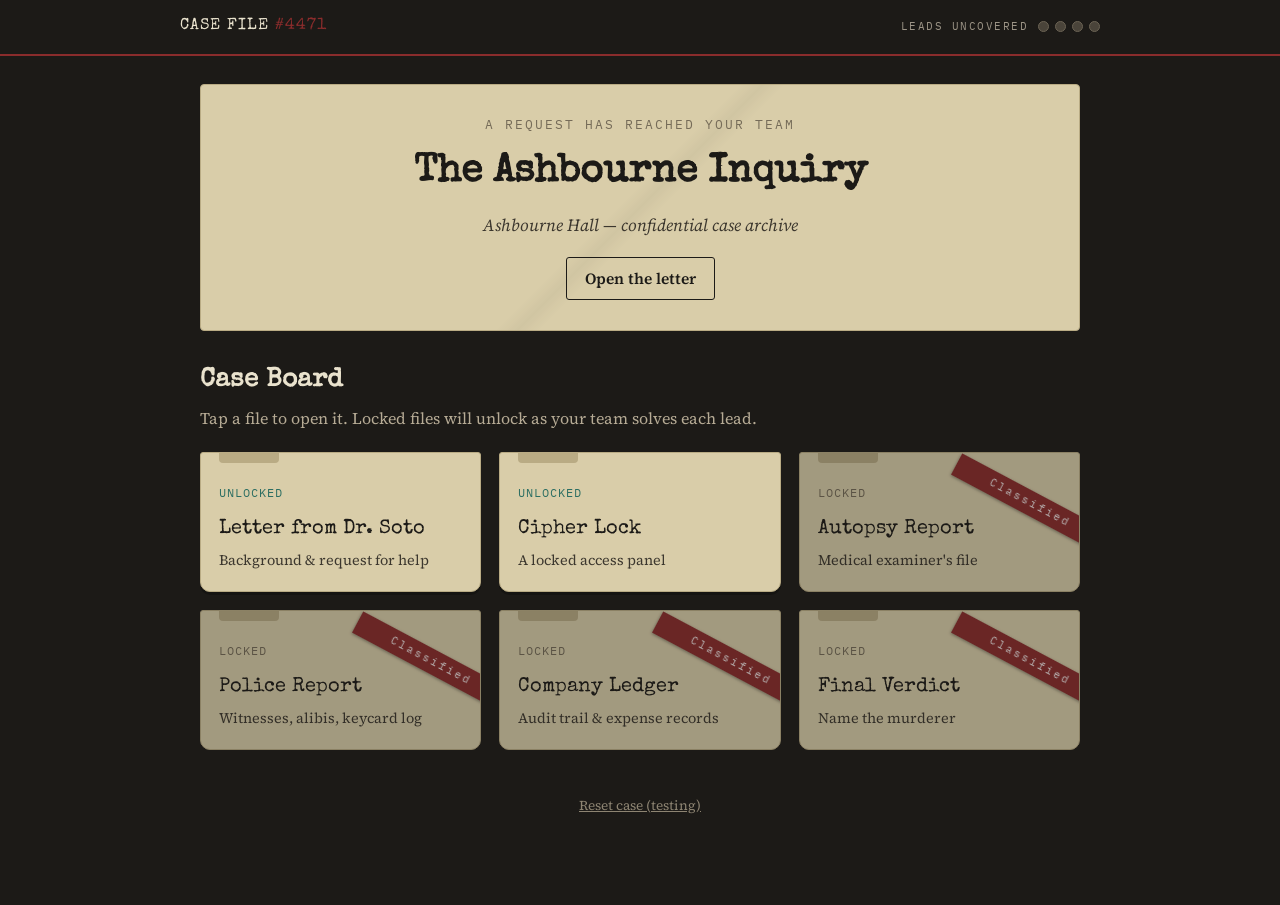
==== index.html @ 9218a66d "Add files via upload" ====
<!DOCTYPE html>
<html lang="en">
<head>
<meta charset="UTF-8">
<meta name="viewport" content="width=device-width, initial-scale=1.0">
<title>Case File #4471 — The Ashbourne Inquiry</title>
<link rel="stylesheet" href="style.css">
<link rel="preconnect" href="https://fonts.googleapis.com">
<link rel="preconnect" href="https://fonts.gstatic.com" crossorigin>
<link href="https://fonts.googleapis.com/css2?family=Special+Elite&family=Source+Serif+4:ital,opsz,wght@0,8..60,400;0,8..60,600;0,8..60,700;1,8..60,400&family=IBM+Plex+Mono:wght@400;500;600&display=swap" rel="stylesheet">
</head>
<body>

<!-- ============================================================
     TOP BAR — persists across all screens
============================================================ -->
<header class="topbar">
  <div class="topbar-inner">
    <div class="case-stamp">CASE FILE <span>#4471</span></div>
    <div class="progress-track" id="progressTrack" aria-label="Case progress">
      <span class="progress-label">LEADS UNCOVERED</span>
      <div class="progress-dots" id="progressDots"></div>
    </div>
  </div>
</header>

<main id="app">

  <!-- ============================================================
       SCREEN: DASHBOARD
  ============================================================ -->
  <section class="screen" id="screen-dashboard">
    <div class="intro-letter">
      <p class="intro-kicker">A request has reached your team</p>
      <h1>The Ashbourne Inquiry</h1>
      <p class="intro-sub">Ashbourne Hall &mdash; confidential case archive</p>
      <button class="btn btn-ghost" id="btnOpenLetter">Open the letter</button>
    </div>

    <div class="board" id="board">
      <h2 class="board-heading">Case Board</h2>
      <p class="board-help">Tap a file to open it. Locked files will unlock as your team solves each lead.</p>
      <div class="card-grid" id="cardGrid"><!-- cards injected by script.js --></div>
    </div>

    <div class="dashboard-footer">
      <button class="btn btn-text" id="btnReset">Reset case (testing)</button>
    </div>
  </section>

  <!-- ============================================================
       SCREEN: BACKGROUND / LETTER FROM REQUESTER
  ============================================================ -->
  <section class="screen hidden" id="screen-background">
    <button class="btn btn-back" data-back>&larr; Back to Case Board</button>
    <article class="file-sheet letter-sheet">
      <p class="file-tag">Incoming Correspondence</p>
      <h2>A Request For Help</h2>
      <p class="letter-line">CONFIDENTIAL — CASE FILE #4471</p>
      <p class="letter-line">Requesting Party: Margaret Hale, Family Attorney</p>
      <hr class="rule">
      <p>To the Investigation Team,</p>
      <p>My name is Margaret Hale. I've served as the Ashford family's attorney for almost twenty years, and I'm reaching out because I don't trust how quickly this case was closed.</p>
      <p>Four nights ago, <strong>Theodore Ashford</strong> &mdash; founder of Ashford Specialty Catalysts and owner of Ashbourne Hall &mdash; was found dead in his study by his housekeeper, just before midnight. The official report calls it a tragic fall. The family wants it left at that.</p>
      <p>I don't believe that's the whole story.</p>
      <p>Theodore had asked me, privately, to review the company's books before the dinner that evening. He told me he'd found "irregularities" and that he intended to settle the matter quietly with the family before he announced who would take over the company. That conversation was supposed to happen after dinner. It never did.</p>
      <p>I've gathered what I could before anyone thought to stop me: the medical examiner's summary, the police report, the estate's security log, and the company's own financial records. I'm locking each file behind a puzzle, because I'm afraid that if the wrong person reaches this archive first, the truth will quietly disappear &mdash; the way Theodore's "irregularities" so nearly did.</p>
      <p>You are, by every account, the best detective team there is. Please &mdash; find out what really happened to Theodore that night.</p>
      <p class="letter-sign">&mdash; Margaret Hale</p>
    </article>
  </section>

  <!-- ============================================================
       SCREEN: CLUE 1 — ROMAN NUMERAL CIPHER (entry lock)
  ============================================================ -->
  <section class="screen hidden" id="screen-clue1">
    <button class="btn btn-back" data-back>&larr; Back to Case Board</button>
    <article class="file-sheet">
      <p class="file-tag">The Study Safe &mdash; Locked</p>
      <h2>Combination Lock</h2>
      <p>Margaret left a note taped to the safe in Theodore's study:</p>
      <blockquote class="riddle-block">
        I&rsquo;m thinking of three Roman numerals.<br><br>
        They all follow the same rule: each one is made from a block of X&rsquo;s, followed by either VII or IX.<br><br>
        The second number is the smallest, and the third number is the largest.<br><br>
        1st number: _ _ _ _ _<br>
        2nd number: _ _ _ _<br>
        3rd number: _ _ _ _ _<br><br>
        What are the three numbers?
      </blockquote>
      <p class="hint-note">Use your Roman numeral cheat sheet. Answers may be entered as Roman numerals or regular numbers, in order, separated by commas.</p>

      <div class="answer-box" data-clue="clue1">
        <label for="input-clue1">Enter the three numbers, in order:</label>
        <input type="text" id="input-clue1" placeholder="e.g. XXVII, XVII, XXXIX  or  27, 17, 39" autocomplete="off">
        <div class="answer-actions">
          <button class="btn btn-primary" data-submit="clue1">Submit</button>
          <button class="btn btn-hint" data-hint="clue1">Hint</button>
        </div>
        <p class="hint-text hidden" id="hint-clue1"></p>
        <p class="feedback" id="feedback-clue1"></p>
      </div>
    </article>
  </section>

  <!-- ============================================================
       SCREEN: AUTOPSY REPORT (contains Clue 2)
  ============================================================ -->
  <section class="screen hidden" id="screen-autopsy">
    <button class="btn btn-back" data-back>&larr; Back to Case Board</button>
    <article class="file-sheet">
      <p class="file-tag">Medical Examiner's File</p>
      <h2>Examination Summary</h2>
      <table class="data-table">
        <tr><th>Subject</th><td>Theodore Ashford, 68</td></tr>
        <tr><th>Examination time</th><td>11:00&nbsp;PM</td></tr>
        <tr><th>Cause of death</th><td>Blunt head trauma consistent with a fall</td></tr>
        <tr><th>Body temperature at exam</th><td>33.0&deg;C</td></tr>
        <tr><th>Normal living body temperature</th><td>37.2&deg;C</td></tr>
        <tr><th>Estimated post-mortem cooling rate</th><td>0.6&deg;C per hour</td></tr>
        <tr><th>Stomach contents</th><td>Partially digested, consistent with a meal taken mid-afternoon</td></tr>
        <tr><th>Toxicology</th><td>No alcohol or medication detected</td></tr>
      </table>
      <p class="examiner-note">Examiner's note: "The cooling pattern is textbook. If you want to know when he died, the temperature tells you &mdash; you just have to do the subtraction."</p>

      <div class="answer-box" data-clue="clue2">
        <label for="input-clue2">Using the figures above, what time did Theodore die? (e.g. 4:00 PM)</label>
        <input type="text" id="input-clue2" placeholder="e.g. 4:00 PM or 16:00" autocomplete="off">
        <div class="answer-actions">
          <button class="btn btn-primary" data-submit="clue2">Submit</button>
          <button class="btn btn-hint" data-hint="clue2">Hint</button>
        </div>
        <p class="hint-text hidden" id="hint-clue2"></p>
        <p class="feedback" id="feedback-clue2"></p>
      </div>
    </article>
  </section>

  <!-- ============================================================
       SCREEN: POLICE REPORT (contains Clue 3)
  ============================================================ -->
  <section class="screen hidden" id="screen-police">
    <button class="btn btn-back" data-back>&larr; Back to Case Board</button>
    <article class="file-sheet">
      <p class="file-tag">Police Report</p>
      <h2>Incident Report &amp; Witness Statements</h2>

      <h3>Suspect statements</h3>
      <div class="suspect-grid">
        <div class="suspect-card">
          <p class="suspect-name">Daniel Whitlock</p>
          <p class="suspect-role">Son-in-law &middot; works in the company's finance office</p>
          <p class="suspect-quote">"I left the house around 2:30 and went for a long drive to clear my head. I was alone the rest of the afternoon."</p>
        </div>
        <div class="suspect-card">
          <p class="suspect-name">Olivia Ashford</p>
          <p class="suspect-role">Daughter &middot; company Vice President</p>
          <p class="suspect-quote">"I was on the garden terrace taking calls about the merger from about 6:30 until just after 9. The security log should confirm that."</p>
        </div>
        <div class="suspect-card">
          <p class="suspect-name">Richard Pruitt</p>
          <p class="suspect-role">Theodore's longtime business partner &middot; recently sidelined</p>
          <p class="suspect-quote">"I was at my own home all afternoon, rehearsing a toast I never got to give. I never came near Ashbourne Hall that day."</p>
        </div>
        <div class="suspect-card">
          <p class="suspect-name">Marta Lin</p>
          <p class="suspect-role">Theodore's executive assistant of twenty years</p>
          <p class="suspect-quote">"I left for the pharmacy around 5. I can show you the receipt."</p>
        </div>
      </div>

      <h3>Ashbourne Hall security log &mdash; night of the incident</h3>
      <table class="data-table log-table">
        <tr><th>Time</th><th>Name</th><th>Door</th></tr>
        <tr><td>3:55&nbsp;PM</td><td>D. Whitlock</td><td>Study Wing &mdash; IN</td></tr>
        <tr><td>4:10&nbsp;PM</td><td>D. Whitlock</td><td>Study Wing &mdash; OUT</td></tr>
        <tr><td>5:02&nbsp;PM</td><td>M. Lin</td><td>Main Hall &mdash; OUT</td></tr>
        <tr><td>6:40&nbsp;PM</td><td>O. Ashford</td><td>Garden Terrace &mdash; IN</td></tr>
        <tr><td>9:15&nbsp;PM</td><td>O. Ashford</td><td>Garden Terrace &mdash; OUT</td></tr>
        <tr><td>11:48&nbsp;PM</td><td>Housekeeper</td><td>Study Wing &mdash; IN (body discovered)</td></tr>
      </table>
      <p class="examiner-note">Note: R. Pruitt's access fob has no recorded entries for the entire day &mdash; consistent with being off the property.</p>

      <div class="answer-box" data-clue="clue3">
        <label for="input-clue3">Whose statement contradicts the security log at the established time of death?</label>
        <input type="text" id="input-clue3" placeholder="Enter a name" autocomplete="off">
        <div class="answer-actions">
          <button class="btn btn-primary" data-submit="clue3">Submit</button>
          <button class="btn btn-hint" data-hint="clue3">Hint</button>
        </div>
        <p class="hint-text hidden" id="hint-clue3"></p>
        <p class="feedback" id="feedback-clue3"></p>
      </div>
    </article>
  </section>

  <!-- ============================================================
       SCREEN: COMPANY LEDGER (contains Clue 4)
  ============================================================ -->
  <section class="screen hidden" id="screen-research">
    <button class="btn btn-back" data-back>&larr; Back to Case Board</button>
    <article class="file-sheet">
      <p class="file-tag">Ashford Specialty Catalysts &mdash; Finance Office</p>
      <h2>Quarterly Ledger &amp; Audit Trail</h2>
      <p>The quarterly expense summary presented to the family and the board listed the following totals:</p>

      <table class="data-table">
        <tr><th>Expense category</th><th>Reported total</th></tr>
        <tr><td>Equipment maintenance</td><td>$42,000</td></tr>
        <tr><td>Raw material purchases</td><td>$158,000</td></tr>
        <tr><td>Marketing &amp; travel</td><td>$39,000</td></tr>
        <tr><td>Contractor fees</td><td>$51,000</td></tr>
      </table>

      <p>The accounting system keeps its own independent entry log, separate from the printed summary:</p>

      <table class="data-table log-table">
        <tr><th>Entry ID</th><th>User</th><th>Logged</th><th>Amount</th></tr>
        <tr><td>LED-2287</td><td>dwhitlock</td><td>3 weeks before incident</td><td>$42,000</td></tr>
        <tr><td>LED-2288</td><td>dwhitlock</td><td>3 weeks before incident</td><td>$158,000</td></tr>
        <tr><td>LED-2289</td><td>dwhitlock</td><td>3 weeks before incident</td><td>$97,000</td></tr>
        <tr><td>LED-2310</td><td>dwhitlock</td><td>2 weeks before incident</td><td>$39,000</td></tr>
      </table>
      <p class="examiner-note">System note: entry <strong>LED-2289</strong> was reopened and re-saved by user <code>dwhitlock</code> two days after Theodore ordered the external audit &mdash; the same week he told Margaret he'd found "irregularities." Every other entry matches the printed summary exactly.</p>

      <div class="answer-box" data-clue="clue4">
        <label for="input-clue4">Which Entry ID holds the falsified amount?</label>
        <input type="text" id="input-clue4" placeholder="e.g. LED-2289" autocomplete="off">
        <div class="answer-actions">
          <button class="btn btn-primary" data-submit="clue4">Submit</button>
          <button class="btn btn-hint" data-hint="clue4">Hint</button>
        </div>
        <p class="hint-text hidden" id="hint-clue4"></p>
        <p class="feedback" id="feedback-clue4"></p>
      </div>
    </article>
  </section>

  <!-- ============================================================
       SCREEN: FINAL ACCUSATION
  ============================================================ -->
  <section class="screen hidden" id="screen-final">
    <button class="btn btn-back" data-back>&larr; Back to Case Board</button>
    <article class="file-sheet final-sheet">
      <p class="file-tag">Final Verdict</p>
      <h2>Who Killed Theodore Ashford?</h2>
      <p>Your team has the security log, the time of death, the contradicted alibi, and the falsified ledger entry. It's time to name the person responsible.</p>

      <div class="answer-box" data-clue="final">
        <label for="input-final">Type the murderer's full name:</label>
        <input type="text" id="input-final" placeholder="Enter a name" autocomplete="off">
        <div class="answer-actions">
          <button class="btn btn-primary" data-submit="final">Accuse</button>
        </div>
        <p class="feedback" id="feedback-final"></p>
      </div>
    </article>
  </section>

  <!-- ============================================================
       SCREEN: ENDING
  ============================================================ -->
  <section class="screen hidden" id="screen-ending">
    <button class="btn btn-back" data-back>&larr; Back to Case Board</button>
    <article class="file-sheet ending-sheet">
      <p class="file-tag">Case Closed</p>
      <h2>The Truth</h2>
      <p>Daniel Whitlock had been quietly siphoning company funds through inflated contractor invoices to cover a string of gambling debts. When Theodore ordered an outside audit of the books, the gap surfaced &mdash; and Theodore decided to settle it privately with the family rather than involve the police, at least until he'd heard Daniel out.</p>
      <p>Daniel got to him first. The security log places him in the study at 3:55&nbsp;PM &mdash; exactly when the examiner says Theodore died &mdash; despite his statement that he'd left hours earlier. He begged Theodore to keep it quiet; Theodore refused. In the confrontation that followed, Theodore fell and struck his head. Daniel staged the scene to look like an accident, then went back into the books to quietly patch the number he'd faked.</p>
      <p>He didn't count on the accounting system keeping its own independent record &mdash; or on a detective team that knew how to read one.</p>
      <p class="ending-signoff">Case #4471: Closed.</p>
    </article>
  </section>

</main>

<script src="script.js"></script>
</body>
</html>
---- style.css ----
/* ============================================================
   THE MARSH INQUIRY — stylesheet
   ------------------------------------------------------------
   Design tokens live at the top. Change colors/fonts here and
   they cascade through the whole site.
============================================================ */

:root {
  /* -- palette -- */
  --ink:           #1c1a17;   /* near-black, used for dark surfaces + text */
  --paper:         #e9e2cd;   /* aged manila page background */
  --paper-dark:    #d9cda9;   /* folder / card surface */
  --paper-line:    #b9ab84;   /* hairline rules on paper */
  --evidence-red:  #8a2c2c;   /* stamps, locked state, alerts */
  --forensic-teal: #2c6e62;   /* unlocked state, primary actions, success */
  --locked-grey:   #756b58;   /* muted text on locked cards */
  --ink-soft:      #3c372e;   /* body text on paper */

  /* -- type -- */
  --font-stamp: 'Special Elite', 'Courier New', monospace;
  --font-body:  'Source Serif 4', Georgia, serif;
  --font-mono:  'IBM Plex Mono', 'Courier New', monospace;
}

* { box-sizing: border-box; }

html, body {
  margin: 0;
  padding: 0;
  background: var(--ink);
  color: var(--ink-soft);
  font-family: var(--font-body);
  font-size: 17px;
  line-height: 1.6;
}

button {
  font-family: inherit;
  cursor: pointer;
}

/* ============================================================
   TOP BAR
============================================================ */
.topbar {
  background: var(--ink);
  border-bottom: 2px solid var(--evidence-red);
  padding: 14px 20px;
  position: sticky;
  top: 0;
  z-index: 50;
}
.topbar-inner {
  max-width: 920px;
  margin: 0 auto;
  display: flex;
  align-items: center;
  justify-content: space-between;
  flex-wrap: wrap;
  gap: 10px;
}
.case-stamp {
  font-family: var(--font-stamp);
  color: var(--paper);
  letter-spacing: 1px;
  font-size: 0.95rem;
}
.case-stamp span { color: var(--evidence-red); }

.progress-track {
  display: flex;
  align-items: center;
  gap: 10px;
}
.progress-label {
  font-family: var(--font-mono);
  font-size: 0.65rem;
  letter-spacing: 1.5px;
  color: #9c9486;
}
.progress-dots { display: flex; gap: 6px; }
.progress-dot {
  width: 11px;
  height: 11px;
  border-radius: 50%;
  background: #4a443a;
  border: 1px solid #6b6354;
  transition: background 0.3s, border-color 0.3s;
}
.progress-dot.filled {
  background: var(--forensic-teal);
  border-color: var(--forensic-teal);
}

/* ============================================================
   LAYOUT / SCREENS
============================================================ */
#app {
  max-width: 920px;
  margin: 0 auto;
  padding: 28px 20px 80px;
}
.screen.hidden { display: none; }

/* ============================================================
   DASHBOARD
============================================================ */
.intro-letter {
  background: var(--paper-dark);
  border: 1px solid var(--paper-line);
  border-radius: 4px;
  padding: 30px 28px;
  margin-bottom: 30px;
  text-align: center;
  background-image:
    linear-gradient(135deg, transparent 0 48%, rgba(0,0,0,0.04) 50%, transparent 52% 100%);
}
.intro-kicker {
  font-family: var(--font-mono);
  font-size: 0.75rem;
  letter-spacing: 2px;
  text-transform: uppercase;
  color: var(--locked-grey);
  margin: 0 0 8px;
}
.intro-letter h1 {
  font-family: var(--font-stamp);
  font-size: 2.3rem;
  margin: 0 0 6px;
  color: var(--ink);
}
.intro-sub {
  margin: 0 0 18px;
  color: var(--ink-soft);
  font-style: italic;
}

.board-heading {
  font-family: var(--font-stamp);
  color: var(--paper);
  font-size: 1.5rem;
  margin: 0 0 4px;
}
.board-help {
  color: #b6ab95;
  margin: 0 0 20px;
  font-size: 0.95rem;
}

.card-grid {
  display: grid;
  grid-template-columns: repeat(auto-fit, minmax(230px, 1fr));
  gap: 18px;
}

.case-card {
  position: relative;
  background: var(--paper-dark);
  border: 1px solid var(--paper-line);
  border-radius: 3px 3px 10px 10px;
  padding: 20px 18px 18px;
  min-height: 130px;
  display: flex;
  flex-direction: column;
  justify-content: space-between;
  overflow: hidden;
  text-align: left;
  width: 100%;
  transition: transform 0.18s ease, box-shadow 0.18s ease;
}
.case-card::before {
  /* folder tab */
  content: "";
  position: absolute;
  top: 0; left: 18px;
  width: 60px; height: 10px;
  background: var(--paper-line);
  border-radius: 0 0 4px 4px;
}
.case-card.unlocked {
  cursor: pointer;
  box-shadow: 0 3px 0 rgba(0,0,0,0.25);
}
.case-card.unlocked:hover {
  transform: translateY(-3px);
  box-shadow: 0 8px 14px rgba(0,0,0,0.35);
}
.case-card.locked {
  opacity: 0.72;
  cursor: not-allowed;
}
.card-status {
  font-family: var(--font-mono);
  font-size: 0.68rem;
  letter-spacing: 1px;
  text-transform: uppercase;
}
.case-card.unlocked .card-status { color: var(--forensic-teal); }
.case-card.locked .card-status { color: var(--locked-grey); }
.card-title {
  font-family: var(--font-stamp);
  font-size: 1.15rem;
  color: var(--ink);
  margin: 10px 0 4px;
}
.card-sub {
  font-size: 0.85rem;
  color: var(--ink-soft);
  margin: 0;
}
.card-stamp {
  position: absolute;
  top: 38px;
  right: -34px;
  background: var(--evidence-red);
  color: #f3e8e8;
  font-family: var(--font-mono);
  font-size: 0.65rem;
  letter-spacing: 2px;
  padding: 3px 38px;
  transform: rotate(28deg);
  box-shadow: 0 1px 3px rgba(0,0,0,0.4);
}

.dashboard-footer {
  text-align: center;
  margin-top: 36px;
}

/* ============================================================
   BUTTONS
============================================================ */
.btn {
  border: none;
  border-radius: 3px;
  padding: 10px 18px;
  font-size: 0.92rem;
  font-weight: 600;
}
.btn-primary {
  background: var(--forensic-teal);
  color: #f3f1e6;
}
.btn-primary:hover { background: #244f47; }
.btn-ghost {
  background: transparent;
  border: 1px solid var(--ink);
  color: var(--ink);
}
.btn-ghost:hover { background: rgba(0,0,0,0.06); }
.btn-hint {
  background: transparent;
  border: 1px solid var(--locked-grey);
  color: var(--locked-grey);
}
.btn-hint:hover { background: rgba(0,0,0,0.05); }
.btn-text {
  background: transparent;
  color: #8d8472;
  font-size: 0.8rem;
  text-decoration: underline;
  font-weight: 400;
}
.btn-back {
  background: transparent;
  color: var(--paper);
  font-family: var(--font-mono);
  font-size: 0.8rem;
  margin-bottom: 16px;
  padding: 6px 0;
}
.btn-back:hover { color: var(--forensic-teal); }

/* ============================================================
   FILE SHEETS (background / clue / report pages)
============================================================ */
.file-sheet {
  background: var(--paper);
  border: 1px solid var(--paper-line);
  border-radius: 4px;
  padding: 32px 30px;
  box-shadow: 0 6px 20px rgba(0,0,0,0.3);
}
.file-tag {
  font-family: var(--font-mono);
  font-size: 0.7rem;
  letter-spacing: 1.5px;
  text-transform: uppercase;
  color: var(--evidence-red);
  margin: 0 0 6px;
}
.file-sheet h2 {
  font-family: var(--font-stamp);
  color: var(--ink);
  margin: 0 0 18px;
  font-size: 1.7rem;
}
.file-sheet h3 {
  font-family: var(--font-stamp);
  color: var(--ink);
  font-size: 1.1rem;
  margin: 26px 0 12px;
}
.file-sheet p { margin: 0 0 14px; }
.rule {
  border: none;
  border-top: 1px solid var(--paper-line);
  margin: 16px 0 18px;
}

.letter-line {
  font-family: var(--font-mono);
  font-size: 0.85rem;
  color: var(--locked-grey);
  margin: 0 0 4px !important;
}
.letter-sign {
  font-family: var(--font-stamp);
  margin-top: 22px;
}

.riddle-block {
  font-family: var(--font-mono);
  background: var(--paper-dark);
  border-left: 4px solid var(--evidence-red);
  padding: 18px 20px;
  margin: 0 0 16px;
  font-size: 0.95rem;
  line-height: 1.8;
}
.hint-note {
  font-size: 0.85rem;
  color: var(--locked-grey);
  font-style: italic;
}
.examiner-note {
  font-size: 0.9rem;
  font-style: italic;
  color: var(--locked-grey);
  border-top: 1px dashed var(--paper-line);
  padding-top: 12px;
}

/* data tables (autopsy / logs / energy tables) */
.data-table {
  width: 100%;
  border-collapse: collapse;
  margin: 0 0 18px;
  font-family: var(--font-mono);
  font-size: 0.88rem;
}
.data-table th, .data-table td {
  border: 1px solid var(--paper-line);
  padding: 8px 10px;
  text-align: left;
}
.data-table th {
  background: var(--paper-dark);
  width: 38%;
  font-weight: 600;
}
.log-table th {
  width: auto;
  background: var(--ink);
  color: var(--paper);
}

/* suspects */
.suspect-grid {
  display: grid;
  grid-template-columns: repeat(auto-fit, minmax(220px, 1fr));
  gap: 14px;
  margin-bottom: 24px;
}
.suspect-card {
  background: var(--paper-dark);
  border: 1px solid var(--paper-line);
  border-radius: 3px;
  padding: 14px 16px;
}
.suspect-name {
  font-family: var(--font-stamp);
  margin: 0 0 2px;
  color: var(--ink);
}
.suspect-role {
  font-size: 0.78rem;
  color: var(--locked-grey);
  margin: 0 0 10px;
}
.suspect-quote {
  font-size: 0.9rem;
  font-style: italic;
  margin: 0;
}

/* ============================================================
   ANSWER BOXES
============================================================ */
.answer-box {
  background: var(--paper-dark);
  border: 1px dashed var(--paper-line);
  border-radius: 4px;
  padding: 18px 20px;
  margin-top: 22px;
}
.answer-box label {
  display: block;
  font-weight: 600;
  margin-bottom: 10px;
  color: var(--ink);
}
.answer-box input[type="text"] {
  width: 100%;
  padding: 10px 12px;
  font-family: var(--font-mono);
  font-size: 0.95rem;
  border: 1px solid var(--paper-line);
  border-radius: 3px;
  background: var(--paper);
  color: var(--ink);
  margin-bottom: 12px;
}
.answer-box input[type="text"]:focus {
  outline: 2px solid var(--forensic-teal);
  outline-offset: 1px;
}
.answer-actions {
  display: flex;
  gap: 10px;
  flex-wrap: wrap;
}
.hint-text {
  margin-top: 12px;
  font-size: 0.88rem;
  font-style: italic;
  color: var(--ink-soft);
  background: rgba(0,0,0,0.04);
  padding: 10px 12px;
  border-radius: 3px;
}
.hint-text.hidden { display: none; }
.feedback {
  margin: 12px 0 0;
  font-weight: 600;
  min-height: 1.2em;
}
.feedback.correct { color: var(--forensic-teal); }
.feedback.incorrect { color: var(--evidence-red); }

/* ============================================================
   ENDING
============================================================ */
.ending-sheet { border-color: var(--forensic-teal); }
.ending-signoff {
  font-family: var(--font-stamp);
  margin-top: 24px;
  letter-spacing: 1px;
}

/* ============================================================
   FOCUS / ACCESSIBILITY
============================================================ */
button:focus-visible, input:focus-visible {
  outline: 2px solid var(--forensic-teal);
  outline-offset: 2px;
}

@media (prefers-reduced-motion: reduce) {
  .case-card { transition: none; }
}

/* ============================================================
   RESPONSIVE
============================================================ */
@media (max-width: 480px) {
  .intro-letter h1 { font-size: 1.8rem; }
  .file-sheet { padding: 24px 18px; }
  .data-table { font-size: 0.78rem; }
}
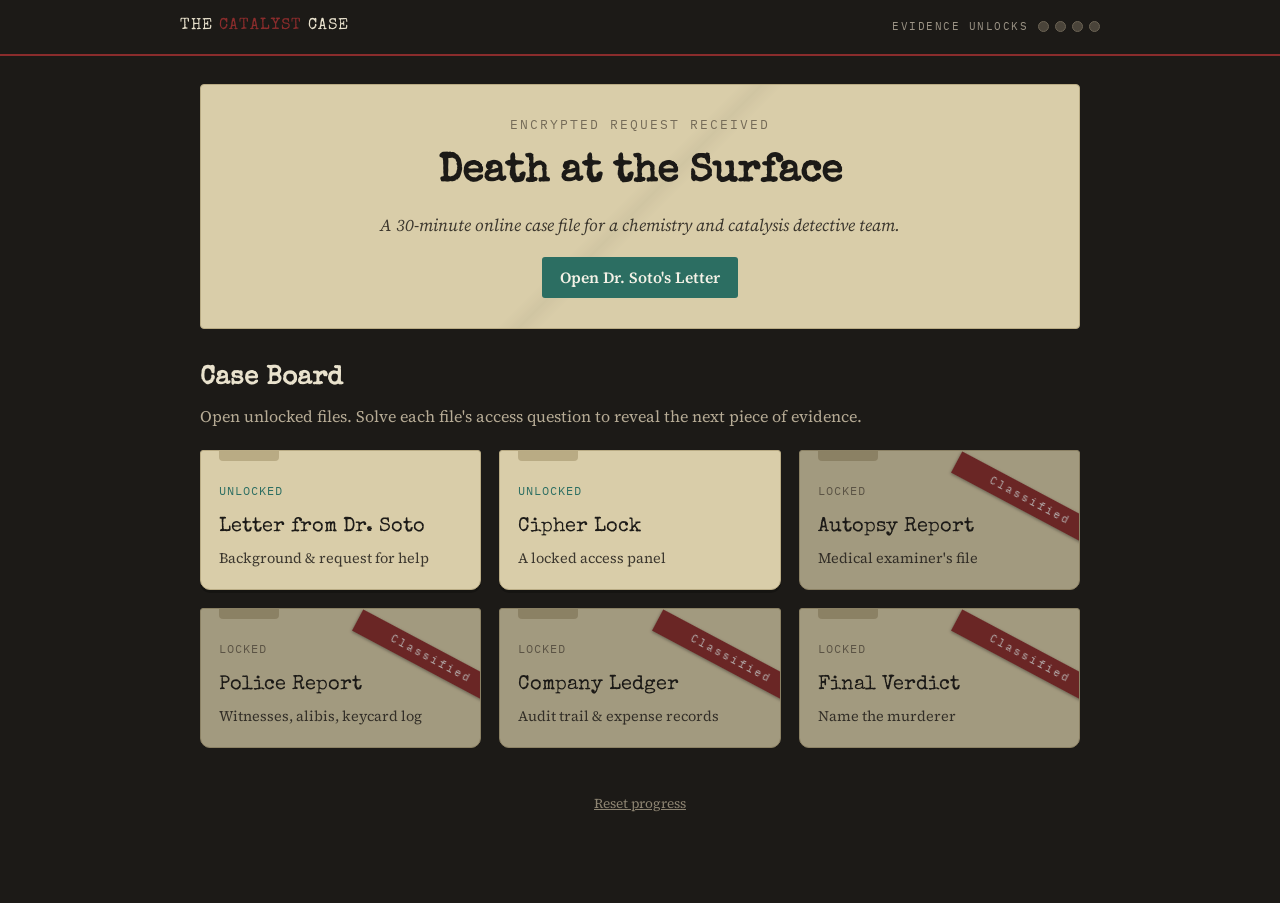
==== commit 8970f4ce: "Update fmt.Println message from 'Hello' to 'Goodbye'" ====
--- a/index.html
+++ b/index.html
@@ -1,279 +1,361 @@
-<!DOCTYPE html>
+<!doctype html>
 <html lang="en">
 <head>
-<meta charset="UTF-8">
-<meta name="viewport" content="width=device-width, initial-scale=1.0">
-<title>Case File #4471 — The Ashbourne Inquiry</title>
-<link rel="stylesheet" href="style.css">
-<link rel="preconnect" href="https://fonts.googleapis.com">
-<link rel="preconnect" href="https://fonts.gstatic.com" crossorigin>
-<link href="https://fonts.googleapis.com/css2?family=Special+Elite&family=Source+Serif+4:ital,opsz,wght@0,8..60,400;0,8..60,600;0,8..60,700;1,8..60,400&family=IBM+Plex+Mono:wght@400;500;600&display=swap" rel="stylesheet">
+  <meta charset="utf-8" />
+  <meta name="viewport" content="width=device-width, initial-scale=1" />
+  <title>The Catalyst Case</title>
+  <link rel="preconnect" href="https://fonts.googleapis.com">
+  <link rel="preconnect" href="https://fonts.gstatic.com" crossorigin>
+  <link href="https://fonts.googleapis.com/css2?family=IBM+Plex+Mono:wght@400;600&family=Source+Serif+4:opsz,wght@8..60,400;8..60,600&family=Special+Elite&display=swap" rel="stylesheet">
+  <link rel="stylesheet" href="style.css" />
 </head>
 <body>
-
-<!-- ============================================================
-     TOP BAR — persists across all screens
-============================================================ -->
-<header class="topbar">
-  <div class="topbar-inner">
-    <div class="case-stamp">CASE FILE <span>#4471</span></div>
-    <div class="progress-track" id="progressTrack" aria-label="Case progress">
-      <span class="progress-label">LEADS UNCOVERED</span>
-      <div class="progress-dots" id="progressDots"></div>
+  <header class="topbar">
+    <div class="topbar-inner">
+      <div class="case-stamp">THE <span>CATALYST</span> CASE</div>
+      <div class="progress-track" aria-label="Case progress">
+        <span class="progress-label">EVIDENCE UNLOCKS</span>
+        <div class="progress-dots" id="progressDots"></div>
+      </div>
     </div>
-  </div>
-</header>
-
-<main id="app">
-
-  <!-- ============================================================
-       SCREEN: DASHBOARD
-  ============================================================ -->
-  <section class="screen" id="screen-dashboard">
-    <div class="intro-letter">
-      <p class="intro-kicker">A request has reached your team</p>
-      <h1>The Ashbourne Inquiry</h1>
-      <p class="intro-sub">Ashbourne Hall &mdash; confidential case archive</p>
-      <button class="btn btn-ghost" id="btnOpenLetter">Open the letter</button>
-    </div>
-
-    <div class="board" id="board">
+  </header>
+
+  <main id="app">
+    <!-- =========================================================
+         HOMEPAGE / CASE BOARD
+         Edit the title and intro text here.
+    ========================================================== -->
+    <section class="screen" id="screen-dashboard">
+      <div class="intro-letter">
+        <p class="intro-kicker">Encrypted request received</p>
+        <h1>Death at the Surface</h1>
+        <p class="intro-sub">A 30-minute online case file for a chemistry and catalysis detective team.</p>
+        <button class="btn btn-primary" id="btnOpenLetter">Open Dr. Soto's Letter</button>
+      </div>
+
       <h2 class="board-heading">Case Board</h2>
-      <p class="board-help">Tap a file to open it. Locked files will unlock as your team solves each lead.</p>
-      <div class="card-grid" id="cardGrid"><!-- cards injected by script.js --></div>
-    </div>
-
-    <div class="dashboard-footer">
-      <button class="btn btn-text" id="btnReset">Reset case (testing)</button>
-    </div>
-  </section>
-
-  <!-- ============================================================
-       SCREEN: BACKGROUND / LETTER FROM REQUESTER
-  ============================================================ -->
-  <section class="screen hidden" id="screen-background">
-    <button class="btn btn-back" data-back>&larr; Back to Case Board</button>
-    <article class="file-sheet letter-sheet">
-      <p class="file-tag">Incoming Correspondence</p>
-      <h2>A Request For Help</h2>
-      <p class="letter-line">CONFIDENTIAL — CASE FILE #4471</p>
-      <p class="letter-line">Requesting Party: Margaret Hale, Family Attorney</p>
-      <hr class="rule">
-      <p>To the Investigation Team,</p>
-      <p>My name is Margaret Hale. I've served as the Ashford family's attorney for almost twenty years, and I'm reaching out because I don't trust how quickly this case was closed.</p>
-      <p>Four nights ago, <strong>Theodore Ashford</strong> &mdash; founder of Ashford Specialty Catalysts and owner of Ashbourne Hall &mdash; was found dead in his study by his housekeeper, just before midnight. The official report calls it a tragic fall. The family wants it left at that.</p>
-      <p>I don't believe that's the whole story.</p>
-      <p>Theodore had asked me, privately, to review the company's books before the dinner that evening. He told me he'd found "irregularities" and that he intended to settle the matter quietly with the family before he announced who would take over the company. That conversation was supposed to happen after dinner. It never did.</p>
-      <p>I've gathered what I could before anyone thought to stop me: the medical examiner's summary, the police report, the estate's security log, and the company's own financial records. I'm locking each file behind a puzzle, because I'm afraid that if the wrong person reaches this archive first, the truth will quietly disappear &mdash; the way Theodore's "irregularities" so nearly did.</p>
-      <p>You are, by every account, the best detective team there is. Please &mdash; find out what really happened to Theodore that night.</p>
-      <p class="letter-sign">&mdash; Margaret Hale</p>
-    </article>
-  </section>
-
-  <!-- ============================================================
-       SCREEN: CLUE 1 — ROMAN NUMERAL CIPHER (entry lock)
-  ============================================================ -->
-  <section class="screen hidden" id="screen-clue1">
-    <button class="btn btn-back" data-back>&larr; Back to Case Board</button>
-    <article class="file-sheet">
-      <p class="file-tag">The Study Safe &mdash; Locked</p>
-      <h2>Combination Lock</h2>
-      <p>Margaret left a note taped to the safe in Theodore's study:</p>
-      <blockquote class="riddle-block">
-        I&rsquo;m thinking of three Roman numerals.<br><br>
-        They all follow the same rule: each one is made from a block of X&rsquo;s, followed by either VII or IX.<br><br>
-        The second number is the smallest, and the third number is the largest.<br><br>
-        1st number: _ _ _ _ _<br>
-        2nd number: _ _ _ _<br>
-        3rd number: _ _ _ _ _<br><br>
-        What are the three numbers?
-      </blockquote>
-      <p class="hint-note">Use your Roman numeral cheat sheet. Answers may be entered as Roman numerals or regular numbers, in order, separated by commas.</p>
-
-      <div class="answer-box" data-clue="clue1">
-        <label for="input-clue1">Enter the three numbers, in order:</label>
-        <input type="text" id="input-clue1" placeholder="e.g. XXVII, XVII, XXXIX  or  27, 17, 39" autocomplete="off">
-        <div class="answer-actions">
-          <button class="btn btn-primary" data-submit="clue1">Submit</button>
-          <button class="btn btn-hint" data-hint="clue1">Hint</button>
-        </div>
-        <p class="hint-text hidden" id="hint-clue1"></p>
-        <p class="feedback" id="feedback-clue1"></p>
+      <p class="board-help">Open unlocked files. Solve each file's access question to reveal the next piece of evidence.</p>
+      <div class="card-grid" id="cardGrid"></div>
+
+      <div class="dashboard-footer">
+        <button class="btn btn-text" id="btnReset">Reset progress</button>
       </div>
-    </article>
-  </section>
-
-  <!-- ============================================================
-       SCREEN: AUTOPSY REPORT (contains Clue 2)
-  ============================================================ -->
-  <section class="screen hidden" id="screen-autopsy">
-    <button class="btn btn-back" data-back>&larr; Back to Case Board</button>
-    <article class="file-sheet">
-      <p class="file-tag">Medical Examiner's File</p>
-      <h2>Examination Summary</h2>
-      <table class="data-table">
-        <tr><th>Subject</th><td>Theodore Ashford, 68</td></tr>
-        <tr><th>Examination time</th><td>11:00&nbsp;PM</td></tr>
-        <tr><th>Cause of death</th><td>Blunt head trauma consistent with a fall</td></tr>
-        <tr><th>Body temperature at exam</th><td>33.0&deg;C</td></tr>
-        <tr><th>Normal living body temperature</th><td>37.2&deg;C</td></tr>
-        <tr><th>Estimated post-mortem cooling rate</th><td>0.6&deg;C per hour</td></tr>
-        <tr><th>Stomach contents</th><td>Partially digested, consistent with a meal taken mid-afternoon</td></tr>
-        <tr><th>Toxicology</th><td>No alcohol or medication detected</td></tr>
-      </table>
-      <p class="examiner-note">Examiner's note: "The cooling pattern is textbook. If you want to know when he died, the temperature tells you &mdash; you just have to do the subtraction."</p>
-
-      <div class="answer-box" data-clue="clue2">
-        <label for="input-clue2">Using the figures above, what time did Theodore die? (e.g. 4:00 PM)</label>
-        <input type="text" id="input-clue2" placeholder="e.g. 4:00 PM or 16:00" autocomplete="off">
-        <div class="answer-actions">
-          <button class="btn btn-primary" data-submit="clue2">Submit</button>
-          <button class="btn btn-hint" data-hint="clue2">Hint</button>
-        </div>
-        <p class="hint-text hidden" id="hint-clue2"></p>
-        <p class="feedback" id="feedback-clue2"></p>
-      </div>
-    </article>
-  </section>
-
-  <!-- ============================================================
-       SCREEN: POLICE REPORT (contains Clue 3)
-  ============================================================ -->
-  <section class="screen hidden" id="screen-police">
-    <button class="btn btn-back" data-back>&larr; Back to Case Board</button>
-    <article class="file-sheet">
-      <p class="file-tag">Police Report</p>
-      <h2>Incident Report &amp; Witness Statements</h2>
-
-      <h3>Suspect statements</h3>
-      <div class="suspect-grid">
-        <div class="suspect-card">
-          <p class="suspect-name">Daniel Whitlock</p>
-          <p class="suspect-role">Son-in-law &middot; works in the company's finance office</p>
-          <p class="suspect-quote">"I left the house around 2:30 and went for a long drive to clear my head. I was alone the rest of the afternoon."</p>
-        </div>
-        <div class="suspect-card">
-          <p class="suspect-name">Olivia Ashford</p>
-          <p class="suspect-role">Daughter &middot; company Vice President</p>
-          <p class="suspect-quote">"I was on the garden terrace taking calls about the merger from about 6:30 until just after 9. The security log should confirm that."</p>
-        </div>
-        <div class="suspect-card">
-          <p class="suspect-name">Richard Pruitt</p>
-          <p class="suspect-role">Theodore's longtime business partner &middot; recently sidelined</p>
-          <p class="suspect-quote">"I was at my own home all afternoon, rehearsing a toast I never got to give. I never came near Ashbourne Hall that day."</p>
-        </div>
-        <div class="suspect-card">
-          <p class="suspect-name">Marta Lin</p>
-          <p class="suspect-role">Theodore's executive assistant of twenty years</p>
-          <p class="suspect-quote">"I left for the pharmacy around 5. I can show you the receipt."</p>
-        </div>
-      </div>
-
-      <h3>Ashbourne Hall security log &mdash; night of the incident</h3>
-      <table class="data-table log-table">
-        <tr><th>Time</th><th>Name</th><th>Door</th></tr>
-        <tr><td>3:55&nbsp;PM</td><td>D. Whitlock</td><td>Study Wing &mdash; IN</td></tr>
-        <tr><td>4:10&nbsp;PM</td><td>D. Whitlock</td><td>Study Wing &mdash; OUT</td></tr>
-        <tr><td>5:02&nbsp;PM</td><td>M. Lin</td><td>Main Hall &mdash; OUT</td></tr>
-        <tr><td>6:40&nbsp;PM</td><td>O. Ashford</td><td>Garden Terrace &mdash; IN</td></tr>
-        <tr><td>9:15&nbsp;PM</td><td>O. Ashford</td><td>Garden Terrace &mdash; OUT</td></tr>
-        <tr><td>11:48&nbsp;PM</td><td>Housekeeper</td><td>Study Wing &mdash; IN (body discovered)</td></tr>
-      </table>
-      <p class="examiner-note">Note: R. Pruitt's access fob has no recorded entries for the entire day &mdash; consistent with being off the property.</p>
-
-      <div class="answer-box" data-clue="clue3">
-        <label for="input-clue3">Whose statement contradicts the security log at the established time of death?</label>
-        <input type="text" id="input-clue3" placeholder="Enter a name" autocomplete="off">
-        <div class="answer-actions">
-          <button class="btn btn-primary" data-submit="clue3">Submit</button>
-          <button class="btn btn-hint" data-hint="clue3">Hint</button>
-        </div>
-        <p class="hint-text hidden" id="hint-clue3"></p>
-        <p class="feedback" id="feedback-clue3"></p>
-      </div>
-    </article>
-  </section>
-
-  <!-- ============================================================
-       SCREEN: COMPANY LEDGER (contains Clue 4)
-  ============================================================ -->
-  <section class="screen hidden" id="screen-research">
-    <button class="btn btn-back" data-back>&larr; Back to Case Board</button>
-    <article class="file-sheet">
-      <p class="file-tag">Ashford Specialty Catalysts &mdash; Finance Office</p>
-      <h2>Quarterly Ledger &amp; Audit Trail</h2>
-      <p>The quarterly expense summary presented to the family and the board listed the following totals:</p>
-
-      <table class="data-table">
-        <tr><th>Expense category</th><th>Reported total</th></tr>
-        <tr><td>Equipment maintenance</td><td>$42,000</td></tr>
-        <tr><td>Raw material purchases</td><td>$158,000</td></tr>
-        <tr><td>Marketing &amp; travel</td><td>$39,000</td></tr>
-        <tr><td>Contractor fees</td><td>$51,000</td></tr>
-      </table>
-
-      <p>The accounting system keeps its own independent entry log, separate from the printed summary:</p>
-
-      <table class="data-table log-table">
-        <tr><th>Entry ID</th><th>User</th><th>Logged</th><th>Amount</th></tr>
-        <tr><td>LED-2287</td><td>dwhitlock</td><td>3 weeks before incident</td><td>$42,000</td></tr>
-        <tr><td>LED-2288</td><td>dwhitlock</td><td>3 weeks before incident</td><td>$158,000</td></tr>
-        <tr><td>LED-2289</td><td>dwhitlock</td><td>3 weeks before incident</td><td>$97,000</td></tr>
-        <tr><td>LED-2310</td><td>dwhitlock</td><td>2 weeks before incident</td><td>$39,000</td></tr>
-      </table>
-      <p class="examiner-note">System note: entry <strong>LED-2289</strong> was reopened and re-saved by user <code>dwhitlock</code> two days after Theodore ordered the external audit &mdash; the same week he told Margaret he'd found "irregularities." Every other entry matches the printed summary exactly.</p>
-
-      <div class="answer-box" data-clue="clue4">
-        <label for="input-clue4">Which Entry ID holds the falsified amount?</label>
-        <input type="text" id="input-clue4" placeholder="e.g. LED-2289" autocomplete="off">
-        <div class="answer-actions">
-          <button class="btn btn-primary" data-submit="clue4">Submit</button>
-          <button class="btn btn-hint" data-hint="clue4">Hint</button>
-        </div>
-        <p class="hint-text hidden" id="hint-clue4"></p>
-        <p class="feedback" id="feedback-clue4"></p>
-      </div>
-    </article>
-  </section>
-
-  <!-- ============================================================
-       SCREEN: FINAL ACCUSATION
-  ============================================================ -->
-  <section class="screen hidden" id="screen-final">
-    <button class="btn btn-back" data-back>&larr; Back to Case Board</button>
-    <article class="file-sheet final-sheet">
-      <p class="file-tag">Final Verdict</p>
-      <h2>Who Killed Theodore Ashford?</h2>
-      <p>Your team has the security log, the time of death, the contradicted alibi, and the falsified ledger entry. It's time to name the person responsible.</p>
-
-      <div class="answer-box" data-clue="final">
-        <label for="input-final">Type the murderer's full name:</label>
-        <input type="text" id="input-final" placeholder="Enter a name" autocomplete="off">
-        <div class="answer-actions">
-          <button class="btn btn-primary" data-submit="final">Accuse</button>
-        </div>
-        <p class="feedback" id="feedback-final"></p>
-      </div>
-    </article>
-  </section>
-
-  <!-- ============================================================
-       SCREEN: ENDING
-  ============================================================ -->
-  <section class="screen hidden" id="screen-ending">
-    <button class="btn btn-back" data-back>&larr; Back to Case Board</button>
-    <article class="file-sheet ending-sheet">
-      <p class="file-tag">Case Closed</p>
-      <h2>The Truth</h2>
-      <p>Daniel Whitlock had been quietly siphoning company funds through inflated contractor invoices to cover a string of gambling debts. When Theodore ordered an outside audit of the books, the gap surfaced &mdash; and Theodore decided to settle it privately with the family rather than involve the police, at least until he'd heard Daniel out.</p>
-      <p>Daniel got to him first. The security log places him in the study at 3:55&nbsp;PM &mdash; exactly when the examiner says Theodore died &mdash; despite his statement that he'd left hours earlier. He begged Theodore to keep it quiet; Theodore refused. In the confrontation that followed, Theodore fell and struck his head. Daniel staged the scene to look like an accident, then went back into the books to quietly patch the number he'd faked.</p>
-      <p>He didn't count on the accounting system keeping its own independent record &mdash; or on a detective team that knew how to read one.</p>
-      <p class="ending-signoff">Case #4471: Closed.</p>
-    </article>
-  </section>
-
-</main>
-
-<script src="script.js"></script>
+    </section>
+
+    <!-- =========================================================
+         BACKGROUND STORY
+         Month clue is hidden here: July 17.
+    ========================================================== -->
+    <section class="screen hidden" id="screen-background">
+      <button class="btn btn-back" data-back>&larr; Back to Case Board</button>
+      <article class="file-sheet">
+        <p class="file-tag">File 00 / Request Letter</p>
+        <h2>Letter from Dr. Elena Soto</h2>
+        <p class="letter-line">To: External Detective Team</p>
+        <p class="letter-line">Subject: Restricted assistance request / Catalysis Lab Annex</p>
+        <hr class="rule" />
+        <p>You were recommended as the best team I could contact without alerting the department. Our institute's computational catalysis group has lost a senior researcher, <strong>Dr. Mira Voss</strong>, under circumstances that the local report has labeled “uncertain.” I do not believe it was an accident.</p>
+        <p>Dr. Voss was preparing to announce a correction to a high-profile catalyst-screening dataset involving nickel films on platinum. The correction would have delayed a grant report and exposed manipulated supporting files.</p>
+        <p>I compiled the evidence into this secure case board. I locked the files because the person responsible still has access to our shared drives. You will need to solve the access panels in order. Nothing requires expert chemistry, but our lab habits may matter.</p>
+
+        <div class="note-card">
+          <p><strong>Recovered calendar scrap beside Dr. Voss's laptop:</strong></p>
+          <p class="inline-code">Catalyst Surface Summer Forum — Thursday, July 17 — Poster rehearsal in Annex B at 2:30 PM</p>
+          <p class="small-print">The scrap was photographed by campus police because it had a smear of glove powder across the corner.</p>
+        </div>
+
+        <h3>Primary suspects</h3>
+        <div class="suspect-grid">
+          <div class="suspect-card">
+            <p class="suspect-name">Dr. Daniel Whitlock</p>
+            <p class="suspect-role">Senior postdoc / database lead</p>
+            <p class="suspect-quote">“I left for the seminar before the power flicker. Mira was alive when I last saw her.”</p>
+          </div>
+          <div class="suspect-card">
+            <p class="suspect-name">Rina Park</p>
+            <p class="suspect-role">Graduate researcher / catalyst synthesis</p>
+            <p class="suspect-quote">“I was in the wet lab relabeling samples for the forum demonstration.”</p>
+          </div>
+          <div class="suspect-card">
+            <p class="suspect-name">Marcus Chen</p>
+            <p class="suspect-role">Computational scientist / cluster support</p>
+            <p class="suspect-quote">“I was fixing failed DFT jobs. Everyone blames the person with admin access.”</p>
+          </div>
+          <div class="suspect-card">
+            <p class="suspect-name">Dr. Priya Nair</p>
+            <p class="suspect-role">Visiting collaborator / keynote speaker</p>
+            <p class="suspect-quote">“I argued with Mira about authorship, not about murder.”</p>
+          </div>
+        </div>
+
+        <p class="letter-sign">— Dr. Elena Soto</p>
+      </article>
+    </section>
+
+    <!-- =========================================================
+         CLUE 1: ROMAN NUMERAL PUZZLE
+    ========================================================== -->
+    <section class="screen hidden" id="screen-clue1">
+      <button class="btn btn-back" data-back>&larr; Back to Case Board</button>
+      <article class="file-sheet">
+        <p class="file-tag">File 01 / Cipher Lock</p>
+        <h2>Access Panel: Roman Numerals</h2>
+        <p>The first protected file is sealed behind a low-tech lock. Dr. Soto left a Roman numeral cheat sheet with the physical props.</p>
+
+        <div class="riddle-block">
+          <p>I’m thinking of three Roman numerals.</p>
+          <p>They all follow the same rule: each one is made from a block of X’s, followed by either VII or IX.</p>
+          <p>The second number is the smallest, and the third number is the largest.</p>
+          <p>1st number: _ _ _ _ _<br>
+             2nd number: _ _ _ _<br>
+             3rd number: _ _ _ _ _</p>
+          <p>What are the three numbers?</p>
+        </div>
+
+        <div class="answer-box" data-clue="clue1">
+          <label for="input-clue1">Enter the three numbers or Roman numerals:</label>
+          <input id="input-clue1" type="text" placeholder="Example: 12, 9, 20" autocomplete="off" />
+          <div class="answer-actions">
+            <button class="btn btn-primary" data-submit="clue1">Submit</button>
+            <button class="btn btn-hint" data-hint="clue1">Hint</button>
+          </div>
+          <p class="hint-text hidden" id="hint-clue1"></p>
+          <p class="feedback" id="feedback-clue1"></p>
+        </div>
+      </article>
+    </section>
+
+    <!-- =========================================================
+         CLUE 2: AUTOPSY / BODY TEMPERATURE PROP
+         Answer: 4:00 PM
+         Players need the physical monthly cooling-rate chart.
+    ========================================================== -->
+    <section class="screen hidden" id="screen-autopsy">
+      <button class="btn btn-back" data-back>&larr; Back to Case Board</button>
+      <article class="file-sheet">
+        <p class="file-tag">File 02 / Medical Examiner</p>
+        <h2>Autopsy and Medical Report</h2>
+        <p>The medical file is intentionally brief. The examiner's lab note says the death window can be estimated, but only if the correct field guide is used.</p>
+
+        <table class="data-table">
+          <tr><th>Victim</th><td>Dr. Mira Voss</td></tr>
+          <tr><th>Medical examination time</th><td>11:00 PM</td></tr>
+          <tr><th>Normal body temperature</th><td>37.0 °C</td></tr>
+          <tr><th>Body temperature at examination</th><td>29.65 °C</td></tr>
+          <tr><th>Visible trauma</th><td>Minor contusion near right temple; not independently fatal</td></tr>
+          <tr><th>Toxicology screen</th><td>Trace sedative detected; source unknown</td></tr>
+        </table>
+
+        <div class="note-card red">
+          <p><strong>Examiner note:</strong> The body was found in an air-conditioned archive room. Use the month-specific cooling guide from the physical evidence packet. The cooling-rate guide was not uploaded to prevent tampering.</p>
+        </div>
+
+        <p class="examiner-note">The exact date was not typed into this report. Dr. Soto's first letter may contain the calendar detail the examiner left out.</p>
+
+        <div class="answer-box" data-clue="clue2">
+          <label for="input-clue2">Estimated time of death:</label>
+          <input id="input-clue2" type="text" placeholder="Example: 5:30 PM" autocomplete="off" />
+          <div class="answer-actions">
+            <button class="btn btn-primary" data-submit="clue2">Submit</button>
+            <button class="btn btn-hint" data-hint="clue2">Hint</button>
+          </div>
+          <p class="hint-text hidden" id="hint-clue2"></p>
+          <p class="feedback" id="feedback-clue2"></p>
+        </div>
+      </article>
+    </section>
+
+    <!-- =========================================================
+         CLUE 3: POLICE REPORT / ALIBI CHECK
+         Answer: Daniel Whitlock
+    ========================================================== -->
+    <section class="screen hidden" id="screen-police">
+      <button class="btn btn-back" data-back>&larr; Back to Case Board</button>
+      <article class="file-sheet">
+        <p class="file-tag">File 03 / Police Report</p>
+        <h2>Witnesses, Alibis, and Access Log</h2>
+        <p>Campus police initially treated the death as a lab accident. Dr. Soto flagged the timeline because the access system and the witness statements do not line up.</p>
+
+        <h3>Witness statements</h3>
+        <div class="suspect-grid">
+          <div class="suspect-card">
+            <p class="suspect-name">Daniel Whitlock</p>
+            <p class="suspect-role">Claimed location</p>
+            <p class="suspect-quote">“I was already at the Annex B seminar by 4:00 PM. I did not go near the archive.”</p>
+          </div>
+          <div class="suspect-card">
+            <p class="suspect-name">Rina Park</p>
+            <p class="suspect-role">Claimed location</p>
+            <p class="suspect-quote">“I signed out catalyst sample boxes until a little after four.”</p>
+          </div>
+          <div class="suspect-card">
+            <p class="suspect-name">Marcus Chen</p>
+            <p class="suspect-role">Claimed location</p>
+            <p class="suspect-quote">“I was on a support call after the cluster queue stalled.”</p>
+          </div>
+          <div class="suspect-card">
+            <p class="suspect-name">Priya Nair</p>
+            <p class="suspect-role">Claimed location</p>
+            <p class="suspect-quote">“I was in the auditorium lobby waiting for the poster rehearsal.”</p>
+          </div>
+        </div>
+
+        <h3>Keycard and schedule extract</h3>
+        <table class="data-table log-table">
+          <tr><th>Time</th><th>Record</th><th>Name</th></tr>
+          <tr><td>3:46 PM</td><td>Archive room opened</td><td>Mira Voss</td></tr>
+          <tr><td>3:58 PM</td><td>Glovebox corridor door opened</td><td>Daniel Whitlock</td></tr>
+          <tr><td>4:02 PM</td><td>Archive room side exit opened</td><td>Daniel Whitlock</td></tr>
+          <tr><td>4:06 PM</td><td>Sample cabinet opened</td><td>Rina Park</td></tr>
+          <tr><td>4:12 PM</td><td>Remote cluster support login</td><td>Marcus Chen</td></tr>
+          <tr><td>4:30 PM</td><td>Seminar attendance scan</td><td>Daniel Whitlock</td></tr>
+        </table>
+
+        <div class="note-card">
+          <p><strong>Seminar schedule:</strong> The Annex B poster rehearsal began at 4:15 PM. Attendance was scanned at the door, but late arrivals were allowed.</p>
+        </div>
+
+        <div class="answer-box" data-clue="clue3">
+          <label for="input-clue3">Whose alibi is contradicted by the calculated death time?</label>
+          <input id="input-clue3" type="text" placeholder="Enter a suspect name" autocomplete="off" />
+          <div class="answer-actions">
+            <button class="btn btn-primary" data-submit="clue3">Submit</button>
+            <button class="btn btn-hint" data-hint="clue3">Hint</button>
+          </div>
+          <p class="hint-text hidden" id="hint-clue3"></p>
+          <p class="feedback" id="feedback-clue3"></p>
+        </div>
+      </article>
+    </section>
+
+    <!-- =========================================================
+         CLUE 4: RESEARCH ARCHIVE / SAMPLE ID
+         Answer: NI-2289
+    ========================================================== -->
+    <section class="screen hidden" id="screen-research">
+      <button class="btn btn-back" data-back>&larr; Back to Case Board</button>
+      <article class="file-sheet">
+        <p class="file-tag">File 04 / Research Archive</p>
+        <h2>DFT Logs and Catalyst Labels</h2>
+        <p>The research archive contains a cleaned summary table and a raw job record. Someone wanted the summary to look boring.</p>
+
+        <h3>Printed catalyst sample labels</h3>
+        <table class="data-table log-table">
+          <tr><th>Sample</th><th>Public label</th><th>Notebook note</th></tr>
+          <tr><td>NI-1176</td><td>Ni/Pt baseline</td><td>Routine calibration</td></tr>
+          <tr><td>NI-2289</td><td>NiO/Pt failed surface</td><td>Do not use in poster</td></tr>
+          <tr><td>NI-3094</td><td>NiOH/Pt control</td><td>Stable after relaxation</td></tr>
+          <tr><td>NI-4410</td><td>Pt blank</td><td>Clean substrate</td></tr>
+        </table>
+
+        <h3>Raw computational job record</h3>
+        <table class="data-table log-table">
+          <tr><th>Folder</th><th>Surface</th><th>Result</th><th>Edited by</th></tr>
+          <tr><td>calc_1176</td><td>Ni/Pt baseline</td><td>matches summary</td><td>Marcus</td></tr>
+          <tr><td>calc_2289</td><td>NiO/Pt corrected surface</td><td>negative formation energy after correction</td><td>D. Whitlock</td></tr>
+          <tr><td>calc_3094</td><td>NiOH/Pt control</td><td>matches summary</td><td>Rina</td></tr>
+          <tr><td>calc_4410</td><td>Pt blank</td><td>matches summary</td><td>Priya</td></tr>
+        </table>
+
+        <div class="note-card red">
+          <p><strong>Recovered note from Dr. Voss:</strong> “The public label for one nickel sample is false. The raw job is the one that matters. Ask why Daniel buried it.”</p>
+        </div>
+
+        <div class="answer-box" data-clue="clue4">
+          <label for="input-clue4">Which sample ID was misrepresented?</label>
+          <input id="input-clue4" type="text" placeholder="Example: NI-0000" autocomplete="off" />
+          <div class="answer-actions">
+            <button class="btn btn-primary" data-submit="clue4">Submit</button>
+            <button class="btn btn-hint" data-hint="clue4">Hint</button>
+          </div>
+          <p class="hint-text hidden" id="hint-clue4"></p>
+          <p class="feedback" id="feedback-clue4"></p>
+        </div>
+      </article>
+    </section>
+
+    <!-- =========================================================
+         CLUE 5: MESSAGES / ALIAS
+         Answer: terrace / step / edge
+    ========================================================== -->
+    <section class="screen hidden" id="screen-messages">
+      <button class="btn btn-back" data-back>&larr; Back to Case Board</button>
+      <article class="file-sheet">
+        <p class="file-tag">File 05 / Recovered Messages</p>
+        <h2>Deleted Chat Fragments</h2>
+        <p>Dr. Soto recovered fragments from a shared lab chat. One sender used an alias instead of a name.</p>
+
+        <table class="data-table log-table">
+          <tr><th>Time</th><th>Sender</th><th>Fragment</th></tr>
+          <tr><td>3:21 PM</td><td>Mira</td><td>“I am uploading the corrected NI-2289 files after rehearsal.”</td></tr>
+          <tr><td>3:29 PM</td><td>terrace_step</td><td>“Do not put that correction in front of the group.”</td></tr>
+          <tr><td>3:34 PM</td><td>Mira</td><td>“Then meet me in the archive and explain the edited summary.”</td></tr>
+          <tr><td>4:44 PM</td><td>terrace_step</td><td>“Delete the temporary folder. The surface is clean now.”</td></tr>
+        </table>
+
+        <div class="note-card">
+          <p><strong>Sticky note on Daniel's monitor:</strong> “Terrace / step / edge sites — remember simple surface diagram for visitor lecture.”</p>
+          <p class="small-print">The note is not proof by itself. It only links the alias to someone who used that exact phrase repeatedly.</p>
+        </div>
+
+        <div class="answer-box" data-clue="clue5">
+          <label for="input-clue5">What surface-science word reveals the sender's alias?</label>
+          <input id="input-clue5" type="text" placeholder="Enter the keyword" autocomplete="off" />
+          <div class="answer-actions">
+            <button class="btn btn-primary" data-submit="clue5">Submit</button>
+            <button class="btn btn-hint" data-hint="clue5">Hint</button>
+          </div>
+          <p class="hint-text hidden" id="hint-clue5"></p>
+          <p class="feedback" id="feedback-clue5"></p>
+        </div>
+      </article>
+    </section>
+
+    <!-- =========================================================
+         FINAL ACCUSATION
+    ========================================================== -->
+    <section class="screen hidden" id="screen-final">
+      <button class="btn btn-back" data-back>&larr; Back to Case Board</button>
+      <article class="file-sheet">
+        <p class="file-tag">Final File / Verdict</p>
+        <h2>Who is the Murderer?</h2>
+        <p>The website will only accept one name. Accuse someone only if the evidence connects motive, opportunity, and the attempted cover-up.</p>
+
+        <ul class="evidence-list">
+          <li>The body-temperature clue gives the likely death time.</li>
+          <li>The access log contradicts one person's alibi at that time.</li>
+          <li>The raw DFT record shows who edited the result Dr. Voss planned to expose.</li>
+          <li>The deleted messages connect the same person to a threatening alias.</li>
+        </ul>
+
+        <div class="answer-box" data-clue="final">
+          <label for="input-final">Enter the murderer's name:</label>
+          <input id="input-final" type="text" placeholder="Full name" autocomplete="off" />
+          <div class="answer-actions">
+            <button class="btn btn-primary" data-submit="final">Submit accusation</button>
+          </div>
+          <p class="feedback" id="feedback-final"></p>
+        </div>
+      </article>
+    </section>
+
+    <!-- =========================================================
+         ENDING
+    ========================================================== -->
+    <section class="screen hidden" id="screen-ending">
+      <button class="btn btn-back" data-back>&larr; Back to Case Board</button>
+      <article class="file-sheet ending-sheet">
+        <p class="file-tag">Case Closed</p>
+        <h2>Daniel Whitlock</h2>
+        <p>Daniel Whitlock killed Dr. Mira Voss to stop her from revealing that he had manipulated the catalyst-screening archive. The case is not proven by one clue alone; it is proven by the chain.</p>
+        <p>The Roman numeral lock opened the medical file. The medical file gave a body temperature of 29.65 °C at 11:00 PM. The calendar scrap placed the death in July, and the physical cooling-rate guide gives July as 1.05 °C/hour. The temperature drop is 7.35 °C, which means approximately 7 hours before the exam: <strong>4:00 PM</strong>.</p>
+        <p>At that time, Daniel claimed he was already at the seminar, but the access log placed him at the archive side exit at 4:02 PM. The research archive then showed that Daniel edited the raw NI-2289 record, the exact correction Dr. Voss planned to reveal. Finally, the recovered messages tied the threatening alias <span class="inline-code">terrace_step</span> to Daniel's own surface-science notes.</p>
+        <p>Rina had access to physical samples, Marcus had cluster privileges, and Priya had an authorship conflict. Each had suspicious details, but only Daniel had motive, opportunity, and a cover-up trail.</p>
+        <p class="ending-signoff">CASE STATUS: CLOSED</p>
+      </article>
+    </section>
+  </main>
+
+  <script src="script.js"></script>
 </body>
 </html>
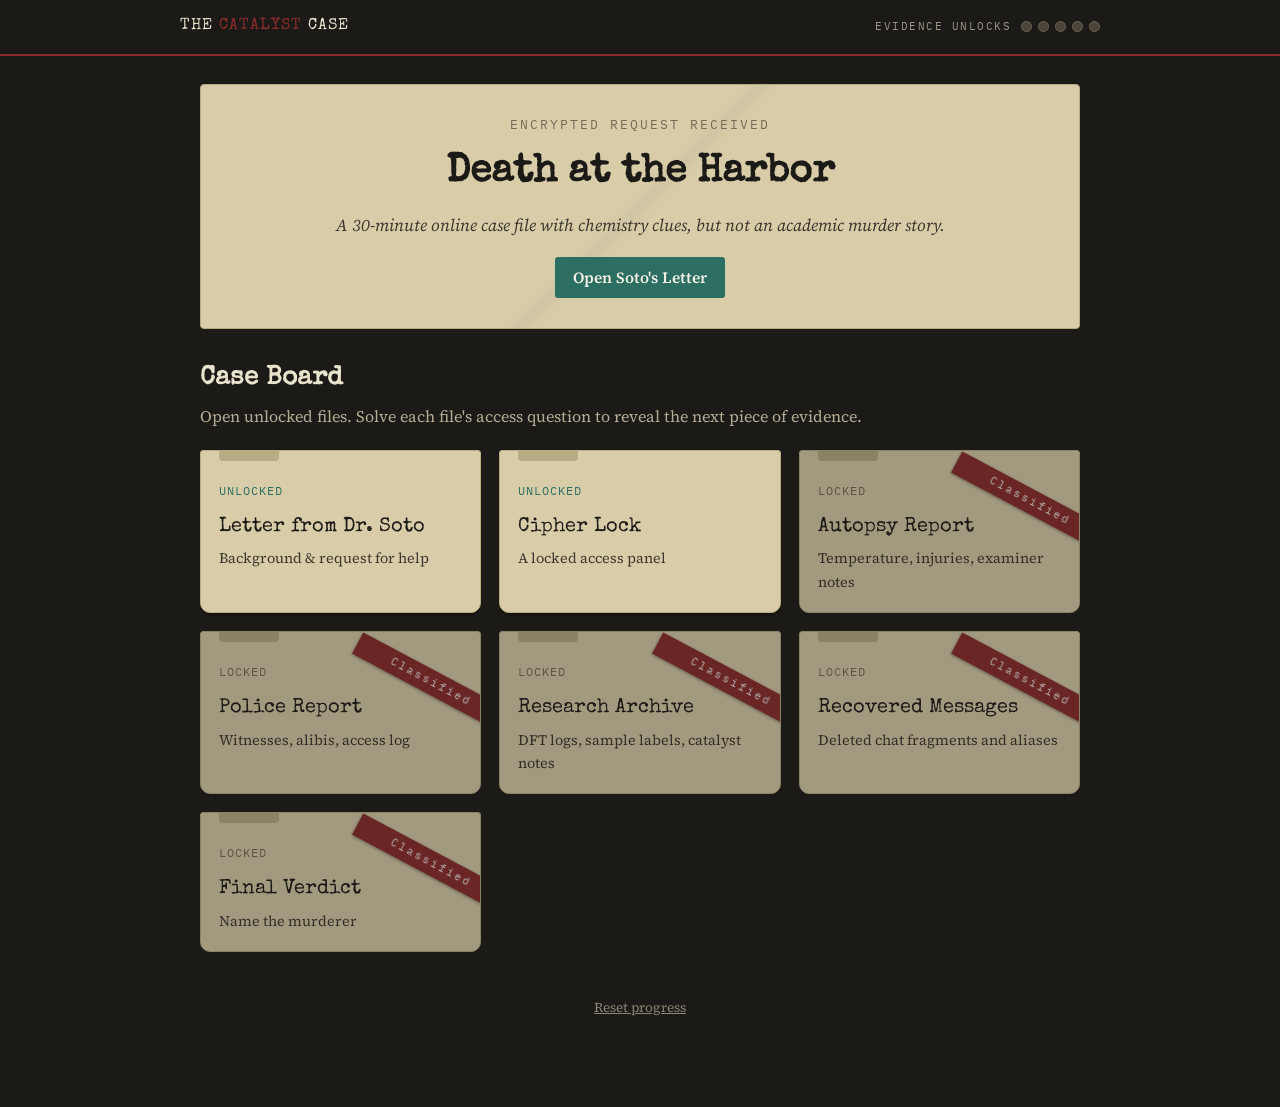
==== commit 45a21cdb: "Update index.html" ====
--- a/index.html
+++ b/index.html
@@ -28,9 +28,9 @@
     <section class="screen" id="screen-dashboard">
       <div class="intro-letter">
         <p class="intro-kicker">Encrypted request received</p>
-        <h1>Death at the Surface</h1>
-        <p class="intro-sub">A 30-minute online case file for a chemistry and catalysis detective team.</p>
-        <button class="btn btn-primary" id="btnOpenLetter">Open Dr. Soto's Letter</button>
+        <h1>Death at the Harbor</h1>
+        <p class="intro-sub">A 30-minute online case file with chemistry clues, but not an academic murder story.</p>
+        <button class="btn btn-primary" id="btnOpenLetter">Open Soto's Letter</button>
       </div>
 
       <h2 class="board-heading">Case Board</h2>
@@ -50,45 +50,45 @@
       <button class="btn btn-back" data-back>&larr; Back to Case Board</button>
       <article class="file-sheet">
         <p class="file-tag">File 00 / Request Letter</p>
-        <h2>Letter from Dr. Elena Soto</h2>
+        <h2>Letter from Elena Soto</h2>
         <p class="letter-line">To: External Detective Team</p>
-        <p class="letter-line">Subject: Restricted assistance request / Catalysis Lab Annex</p>
+        <p class="letter-line">Subject: Restricted assistance request / Harbor House fundraiser</p>
         <hr class="rule" />
-        <p>You were recommended as the best team I could contact without alerting the department. Our institute's computational catalysis group has lost a senior researcher, <strong>Dr. Mira Voss</strong>, under circumstances that the local report has labeled “uncertain.” I do not believe it was an accident.</p>
-        <p>Dr. Voss was preparing to announce a correction to a high-profile catalyst-screening dataset involving nickel films on platinum. The correction would have delayed a grant report and exposed manipulated supporting files.</p>
-        <p>I compiled the evidence into this secure case board. I locked the files because the person responsible still has access to our shared drives. You will need to solve the access panels in order. Nothing requires expert chemistry, but our lab habits may matter.</p>
+        <p>You were recommended as the best team I could contact without alerting the local press. A guest at the Harbor House clean-energy fundraiser, <strong>Clara Bell</strong>, was found dead in a private archive room. The first report called it a collapse after a fall. I do not believe that is correct.</p>
+        <p>Clara was not part of the research staff. She was an investigative writer hired to prepare a public story about a new catalyst start-up. Before the gala, she told me she had found a mismatch between a shiny investor pitch and the original catalyst data behind it.</p>
+        <p>I compiled the evidence into this secure case board. The files are locked because the person responsible still has influence over the event website, sponsor folders, and uploaded press materials. Nothing here requires expert chemistry, but a few research habits and catalyst words may matter.</p>
 
         <div class="note-card">
-          <p><strong>Recovered calendar scrap beside Dr. Voss's laptop:</strong></p>
-          <p class="inline-code">Catalyst Surface Summer Forum — Thursday, July 17 — Poster rehearsal in Annex B at 2:30 PM</p>
-          <p class="small-print">The scrap was photographed by campus police because it had a smear of glove powder across the corner.</p>
+          <p><strong>Recovered invitation card from Clara's bag:</strong></p>
+          <p class="inline-code">Harbor House Clean-Energy Gala — Thursday, July 17 — Catalyst demo rehearsal at 2:30 PM</p>
+          <p class="small-print">The card was photographed because one corner had glove powder and a faint smear from a sample label.</p>
         </div>
 
         <h3>Primary suspects</h3>
         <div class="suspect-grid">
           <div class="suspect-card">
-            <p class="suspect-name">Dr. Daniel Whitlock</p>
-            <p class="suspect-role">Senior postdoc / database lead</p>
-            <p class="suspect-quote">“I left for the seminar before the power flicker. Mira was alive when I last saw her.”</p>
-          </div>
-          <div class="suspect-card">
-            <p class="suspect-name">Rina Park</p>
-            <p class="suspect-role">Graduate researcher / catalyst synthesis</p>
-            <p class="suspect-quote">“I was in the wet lab relabeling samples for the forum demonstration.”</p>
+            <p class="suspect-name">Adrian Cole</p>
+            <p class="suspect-role">Start-up broker / sponsor representative</p>
+            <p class="suspect-quote">“I was on a sponsor call before the rehearsal. I never went near the archive.”</p>
+          </div>
+          <div class="suspect-card">
+            <p class="suspect-name">Dr. Rina Park</p>
+            <p class="suspect-role">Catalysis researcher / invited demo presenter</p>
+            <p class="suspect-quote">“I was setting up the nickel-on-platinum demo. I barely knew Clara.”</p>
           </div>
           <div class="suspect-card">
             <p class="suspect-name">Marcus Chen</p>
-            <p class="suspect-role">Computational scientist / cluster support</p>
-            <p class="suspect-quote">“I was fixing failed DFT jobs. Everyone blames the person with admin access.”</p>
-          </div>
-          <div class="suspect-card">
-            <p class="suspect-name">Dr. Priya Nair</p>
-            <p class="suspect-role">Visiting collaborator / keynote speaker</p>
-            <p class="suspect-quote">“I argued with Mira about authorship, not about murder.”</p>
-          </div>
-        </div>
-
-        <p class="letter-sign">— Dr. Elena Soto</p>
+            <p class="suspect-role">Event AV and server technician</p>
+            <p class="suspect-quote">“Everyone blames the person with admin access, but I was fixing the livestream.”</p>
+          </div>
+          <div class="suspect-card">
+            <p class="suspect-name">Lila Moreno</p>
+            <p class="suspect-role">Fundraiser coordinator</p>
+            <p class="suspect-quote">“Clara threatened to cancel the sponsor story, but that was not my decision.”</p>
+          </div>
+        </div>
+
+        <p class="letter-sign">— Elena Soto, private insurance investigator</p>
       </article>
     </section>
 
@@ -100,7 +100,7 @@
       <article class="file-sheet">
         <p class="file-tag">File 01 / Cipher Lock</p>
         <h2>Access Panel: Roman Numerals</h2>
-        <p>The first protected file is sealed behind a low-tech lock. Dr. Soto left a Roman numeral cheat sheet with the physical props.</p>
+        <p>The first protected file is sealed behind a low-tech lock. Soto left a Roman numeral cheat sheet with the physical props.</p>
 
         <div class="riddle-block">
           <p>I’m thinking of three Roman numerals.</p>
@@ -135,14 +135,14 @@
       <article class="file-sheet">
         <p class="file-tag">File 02 / Medical Examiner</p>
         <h2>Autopsy and Medical Report</h2>
-        <p>The medical file is intentionally brief. The examiner's lab note says the death window can be estimated, but only if the correct field guide is used.</p>
+        <p>The medical file is intentionally brief. The examiner's note says the death window can be estimated, but only if the correct field guide is used.</p>
 
         <table class="data-table">
-          <tr><th>Victim</th><td>Dr. Mira Voss</td></tr>
+          <tr><th>Victim</th><td>Clara Bell</td></tr>
           <tr><th>Medical examination time</th><td>11:00 PM</td></tr>
           <tr><th>Normal body temperature</th><td>37.0 °C</td></tr>
           <tr><th>Body temperature at examination</th><td>29.65 °C</td></tr>
-          <tr><th>Visible trauma</th><td>Minor contusion near right temple; not independently fatal</td></tr>
+          <tr><th>Visible trauma</th><td>Minor contusion near right temple; consistent with a fall after incapacitation</td></tr>
           <tr><th>Toxicology screen</th><td>Trace sedative detected; source unknown</td></tr>
         </table>
 
@@ -150,7 +150,7 @@
           <p><strong>Examiner note:</strong> The body was found in an air-conditioned archive room. Use the month-specific cooling guide from the physical evidence packet. The cooling-rate guide was not uploaded to prevent tampering.</p>
         </div>
 
-        <p class="examiner-note">The exact date was not typed into this report. Dr. Soto's first letter may contain the calendar detail the examiner left out.</p>
+        <p class="examiner-note">The exact date was not typed into this report. Soto's first letter may contain the calendar detail the examiner left out.</p>
 
         <div class="answer-box" data-clue="clue2">
           <label for="input-clue2">Estimated time of death:</label>
@@ -167,52 +167,53 @@
 
     <!-- =========================================================
          CLUE 3: POLICE REPORT / ALIBI CHECK
-         Answer: Daniel Whitlock
+         Answer: Adrian Cole
     ========================================================== -->
     <section class="screen hidden" id="screen-police">
       <button class="btn btn-back" data-back>&larr; Back to Case Board</button>
       <article class="file-sheet">
         <p class="file-tag">File 03 / Police Report</p>
         <h2>Witnesses, Alibis, and Access Log</h2>
-        <p>Campus police initially treated the death as a lab accident. Dr. Soto flagged the timeline because the access system and the witness statements do not line up.</p>
+        <p>Local police initially treated the death as a private-event accident. Soto flagged the timeline because the guest-badge system and witness statements do not line up.</p>
 
         <h3>Witness statements</h3>
         <div class="suspect-grid">
           <div class="suspect-card">
-            <p class="suspect-name">Daniel Whitlock</p>
+            <p class="suspect-name">Adrian Cole</p>
             <p class="suspect-role">Claimed location</p>
-            <p class="suspect-quote">“I was already at the Annex B seminar by 4:00 PM. I did not go near the archive.”</p>
+            <p class="suspect-quote">“From 3:45 to 4:20, I was upstairs on a sponsor call. My badge stayed with me.”</p>
           </div>
           <div class="suspect-card">
             <p class="suspect-name">Rina Park</p>
             <p class="suspect-role">Claimed location</p>
-            <p class="suspect-quote">“I signed out catalyst sample boxes until a little after four.”</p>
+            <p class="suspect-quote">“I was in the demo room preparing catalyst sample labels for visitors.”</p>
           </div>
           <div class="suspect-card">
             <p class="suspect-name">Marcus Chen</p>
             <p class="suspect-role">Claimed location</p>
-            <p class="suspect-quote">“I was on a support call after the cluster queue stalled.”</p>
-          </div>
-          <div class="suspect-card">
-            <p class="suspect-name">Priya Nair</p>
+            <p class="suspect-quote">“I was on a support call after the livestream server stalled.”</p>
+          </div>
+          <div class="suspect-card">
+            <p class="suspect-name">Lila Moreno</p>
             <p class="suspect-role">Claimed location</p>
-            <p class="suspect-quote">“I was in the auditorium lobby waiting for the poster rehearsal.”</p>
-          </div>
-        </div>
-
-        <h3>Keycard and schedule extract</h3>
+            <p class="suspect-quote">“I was in the lobby arranging donor seating before the rehearsal.”</p>
+          </div>
+        </div>
+
+        <h3>Guest-badge and schedule extract</h3>
         <table class="data-table log-table">
           <tr><th>Time</th><th>Record</th><th>Name</th></tr>
-          <tr><td>3:46 PM</td><td>Archive room opened</td><td>Mira Voss</td></tr>
-          <tr><td>3:58 PM</td><td>Glovebox corridor door opened</td><td>Daniel Whitlock</td></tr>
-          <tr><td>4:02 PM</td><td>Archive room side exit opened</td><td>Daniel Whitlock</td></tr>
-          <tr><td>4:06 PM</td><td>Sample cabinet opened</td><td>Rina Park</td></tr>
-          <tr><td>4:12 PM</td><td>Remote cluster support login</td><td>Marcus Chen</td></tr>
-          <tr><td>4:30 PM</td><td>Seminar attendance scan</td><td>Daniel Whitlock</td></tr>
+          <tr><td>3:46 PM</td><td>Archive room opened</td><td>Clara Bell</td></tr>
+          <tr><td>3:58 PM</td><td>Service corridor door opened</td><td>Adrian Cole</td></tr>
+          <tr><td>4:02 PM</td><td>Archive side exit opened</td><td>Adrian Cole</td></tr>
+          <tr><td>4:06 PM</td><td>Demo sample cabinet opened</td><td>Rina Park</td></tr>
+          <tr><td>4:12 PM</td><td>Livestream server login</td><td>Marcus Chen</td></tr>
+          <tr><td>4:18 PM</td><td>Lobby seating scanner used</td><td>Lila Moreno</td></tr>
+          <tr><td>4:30 PM</td><td>Rehearsal attendance scan</td><td>Adrian Cole</td></tr>
         </table>
 
         <div class="note-card">
-          <p><strong>Seminar schedule:</strong> The Annex B poster rehearsal began at 4:15 PM. Attendance was scanned at the door, but late arrivals were allowed.</p>
+          <p><strong>Rehearsal schedule:</strong> The catalyst demo rehearsal began at 4:15 PM. Attendance was scanned at the door, but late arrivals were allowed.</p>
         </div>
 
         <div class="answer-box" data-clue="clue3">
@@ -235,30 +236,30 @@
     <section class="screen hidden" id="screen-research">
       <button class="btn btn-back" data-back>&larr; Back to Case Board</button>
       <article class="file-sheet">
-        <p class="file-tag">File 04 / Research Archive</p>
-        <h2>DFT Logs and Catalyst Labels</h2>
-        <p>The research archive contains a cleaned summary table and a raw job record. Someone wanted the summary to look boring.</p>
+        <p class="file-tag">File 04 / Sponsor Archive</p>
+        <h2>Catalyst Data and Investor Labels</h2>
+        <p>The sponsor archive contains a polished investor summary and a raw computational record. Someone wanted the summary to look boring enough that no one would ask questions.</p>
 
         <h3>Printed catalyst sample labels</h3>
         <table class="data-table log-table">
-          <tr><th>Sample</th><th>Public label</th><th>Notebook note</th></tr>
+          <tr><th>Sample</th><th>Public label</th><th>Display note</th></tr>
           <tr><td>NI-1176</td><td>Ni/Pt baseline</td><td>Routine calibration</td></tr>
-          <tr><td>NI-2289</td><td>NiO/Pt failed surface</td><td>Do not use in poster</td></tr>
+          <tr><td>NI-2289</td><td>NiO/Pt failed surface</td><td>Do not feature in investor story</td></tr>
           <tr><td>NI-3094</td><td>NiOH/Pt control</td><td>Stable after relaxation</td></tr>
           <tr><td>NI-4410</td><td>Pt blank</td><td>Clean substrate</td></tr>
         </table>
 
-        <h3>Raw computational job record</h3>
+        <h3>Raw computational record</h3>
         <table class="data-table log-table">
-          <tr><th>Folder</th><th>Surface</th><th>Result</th><th>Edited by</th></tr>
-          <tr><td>calc_1176</td><td>Ni/Pt baseline</td><td>matches summary</td><td>Marcus</td></tr>
-          <tr><td>calc_2289</td><td>NiO/Pt corrected surface</td><td>negative formation energy after correction</td><td>D. Whitlock</td></tr>
-          <tr><td>calc_3094</td><td>NiOH/Pt control</td><td>matches summary</td><td>Rina</td></tr>
-          <tr><td>calc_4410</td><td>Pt blank</td><td>matches summary</td><td>Priya</td></tr>
+          <tr><th>Folder</th><th>Surface</th><th>Result</th><th>Uploaded through</th></tr>
+          <tr><td>calc_1176</td><td>Ni/Pt baseline</td><td>matches summary</td><td>Demo team</td></tr>
+          <tr><td>calc_2289</td><td>NiO/Pt corrected surface</td><td>promising after correction; not failed</td><td>Adrian Cole sponsor portal</td></tr>
+          <tr><td>calc_3094</td><td>NiOH/Pt control</td><td>matches summary</td><td>Rina Park</td></tr>
+          <tr><td>calc_4410</td><td>Pt blank</td><td>matches summary</td><td>Event archive</td></tr>
         </table>
 
         <div class="note-card red">
-          <p><strong>Recovered note from Dr. Voss:</strong> “The public label for one nickel sample is false. The raw job is the one that matters. Ask why Daniel buried it.”</p>
+          <p><strong>Recovered note from Clara:</strong> “The public label for one nickel sample is false. The raw job is the one that matters. Ask why Adrian buried it.”</p>
         </div>
 
         <div class="answer-box" data-clue="clue4">
@@ -282,20 +283,20 @@
       <button class="btn btn-back" data-back>&larr; Back to Case Board</button>
       <article class="file-sheet">
         <p class="file-tag">File 05 / Recovered Messages</p>
-        <h2>Deleted Chat Fragments</h2>
-        <p>Dr. Soto recovered fragments from a shared lab chat. One sender used an alias instead of a name.</p>
+        <h2>Deleted Message Fragments</h2>
+        <p>Soto recovered fragments from the event messaging portal. One sender used an alias instead of a name.</p>
 
         <table class="data-table log-table">
           <tr><th>Time</th><th>Sender</th><th>Fragment</th></tr>
-          <tr><td>3:21 PM</td><td>Mira</td><td>“I am uploading the corrected NI-2289 files after rehearsal.”</td></tr>
-          <tr><td>3:29 PM</td><td>terrace_step</td><td>“Do not put that correction in front of the group.”</td></tr>
-          <tr><td>3:34 PM</td><td>Mira</td><td>“Then meet me in the archive and explain the edited summary.”</td></tr>
+          <tr><td>3:21 PM</td><td>Clara</td><td>“I am uploading the corrected NI-2289 notes before rehearsal.”</td></tr>
+          <tr><td>3:29 PM</td><td>terrace_step</td><td>“Do not put that correction in front of donors.”</td></tr>
+          <tr><td>3:34 PM</td><td>Clara</td><td>“Then meet me in the archive and explain the edited summary.”</td></tr>
           <tr><td>4:44 PM</td><td>terrace_step</td><td>“Delete the temporary folder. The surface is clean now.”</td></tr>
         </table>
 
         <div class="note-card">
-          <p><strong>Sticky note on Daniel's monitor:</strong> “Terrace / step / edge sites — remember simple surface diagram for visitor lecture.”</p>
-          <p class="small-print">The note is not proof by itself. It only links the alias to someone who used that exact phrase repeatedly.</p>
+          <p><strong>Note found in Adrian's sponsor folder:</strong> “Terrace / step / edge sites — simple surface words for investor speech. Ask Rina to explain before going on stage.”</p>
+          <p class="small-print">The note is not proof by itself. It only links the alias to someone who was trying to borrow research language for a public pitch.</p>
         </div>
 
         <div class="answer-box" data-clue="clue5">
@@ -324,8 +325,9 @@
         <ul class="evidence-list">
           <li>The body-temperature clue gives the likely death time.</li>
           <li>The access log contradicts one person's alibi at that time.</li>
-          <li>The raw DFT record shows who edited the result Dr. Voss planned to expose.</li>
+          <li>The raw catalyst record shows who benefited from hiding the correction.</li>
           <li>The deleted messages connect the same person to a threatening alias.</li>
+          <li>The researcher suspect has access to catalyst material, but the evidence points away from her.</li>
         </ul>
 
         <div class="answer-box" data-clue="final">
@@ -346,11 +348,11 @@
       <button class="btn btn-back" data-back>&larr; Back to Case Board</button>
       <article class="file-sheet ending-sheet">
         <p class="file-tag">Case Closed</p>
-        <h2>Daniel Whitlock</h2>
-        <p>Daniel Whitlock killed Dr. Mira Voss to stop her from revealing that he had manipulated the catalyst-screening archive. The case is not proven by one clue alone; it is proven by the chain.</p>
-        <p>The Roman numeral lock opened the medical file. The medical file gave a body temperature of 29.65 °C at 11:00 PM. The calendar scrap placed the death in July, and the physical cooling-rate guide gives July as 1.05 °C/hour. The temperature drop is 7.35 °C, which means approximately 7 hours before the exam: <strong>4:00 PM</strong>.</p>
-        <p>At that time, Daniel claimed he was already at the seminar, but the access log placed him at the archive side exit at 4:02 PM. The research archive then showed that Daniel edited the raw NI-2289 record, the exact correction Dr. Voss planned to reveal. Finally, the recovered messages tied the threatening alias <span class="inline-code">terrace_step</span> to Daniel's own surface-science notes.</p>
-        <p>Rina had access to physical samples, Marcus had cluster privileges, and Priya had an authorship conflict. Each had suspicious details, but only Daniel had motive, opportunity, and a cover-up trail.</p>
+        <h2>Adrian Cole</h2>
+        <p>Adrian Cole killed Clara Bell to stop her from revealing that the clean-energy sponsor story was built on a manipulated catalyst archive. The case is not proven by one clue alone; it is proven by the chain.</p>
+        <p>The Roman numeral lock opened the medical file. The medical file gave a body temperature of 29.65 °C at 11:00 PM. The invitation card placed the death in July, and the physical cooling-rate guide gives July as 1.05 °C/hour. The temperature drop is 7.35 °C, which means approximately 7 hours before the exam: <strong>4:00 PM</strong>.</p>
+        <p>At that time, Adrian claimed he was upstairs on a sponsor call, but the guest-badge log placed him at the archive side exit at 4:02 PM. The sponsor archive then showed that the NI-2289 public label was false and that Adrian's portal was attached to the corrected raw record Clara planned to expose. Finally, the recovered messages tied the threatening alias <span class="inline-code">terrace_step</span> to Adrian's own sponsor notes.</p>
+        <p>Rina is the researcher suspect and had access to catalyst samples, but her clue points to sample preparation, not the murder. Marcus had technical access, and Lila had event pressure, but only Adrian had motive, opportunity, and a cover-up trail.</p>
         <p class="ending-signoff">CASE STATUS: CLOSED</p>
       </article>
     </section>
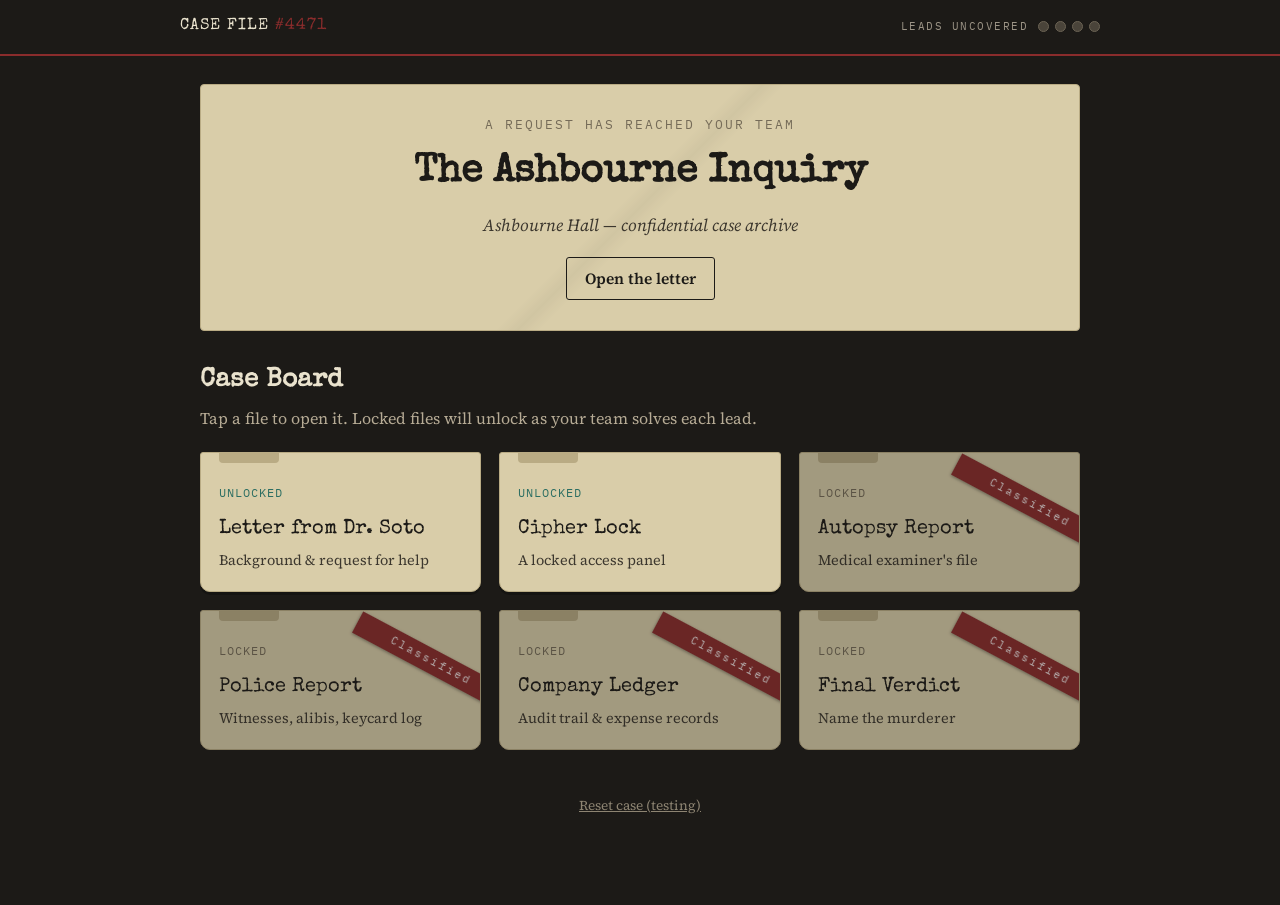
==== commit b6906dc9: "Add files via upload" ====
--- a/index.html
+++ b/index.html
@@ -1,363 +1,279 @@
-<!doctype html>
+<!DOCTYPE html>
 <html lang="en">
 <head>
-  <meta charset="utf-8" />
-  <meta name="viewport" content="width=device-width, initial-scale=1" />
-  <title>The Catalyst Case</title>
-  <link rel="preconnect" href="https://fonts.googleapis.com">
-  <link rel="preconnect" href="https://fonts.gstatic.com" crossorigin>
-  <link href="https://fonts.googleapis.com/css2?family=IBM+Plex+Mono:wght@400;600&family=Source+Serif+4:opsz,wght@8..60,400;8..60,600&family=Special+Elite&display=swap" rel="stylesheet">
-  <link rel="stylesheet" href="style.css" />
+<meta charset="UTF-8">
+<meta name="viewport" content="width=device-width, initial-scale=1.0">
+<title>Case File #4471 — The Ashbourne Inquiry</title>
+<link rel="stylesheet" href="style.css">
+<link rel="preconnect" href="https://fonts.googleapis.com">
+<link rel="preconnect" href="https://fonts.gstatic.com" crossorigin>
+<link href="https://fonts.googleapis.com/css2?family=Special+Elite&family=Source+Serif+4:ital,opsz,wght@0,8..60,400;0,8..60,600;0,8..60,700;1,8..60,400&family=IBM+Plex+Mono:wght@400;500;600&display=swap" rel="stylesheet">
 </head>
 <body>
-  <header class="topbar">
-    <div class="topbar-inner">
-      <div class="case-stamp">THE <span>CATALYST</span> CASE</div>
-      <div class="progress-track" aria-label="Case progress">
-        <span class="progress-label">EVIDENCE UNLOCKS</span>
-        <div class="progress-dots" id="progressDots"></div>
-      </div>
-    </div>
-  </header>
-
-  <main id="app">
-    <!-- =========================================================
-         HOMEPAGE / CASE BOARD
-         Edit the title and intro text here.
-    ========================================================== -->
-    <section class="screen" id="screen-dashboard">
-      <div class="intro-letter">
-        <p class="intro-kicker">Encrypted request received</p>
-        <h1>Death at the Harbor</h1>
-        <p class="intro-sub">A 30-minute online case file with chemistry clues, but not an academic murder story.</p>
-        <button class="btn btn-primary" id="btnOpenLetter">Open Soto's Letter</button>
-      </div>
-
+
+<!-- ============================================================
+     TOP BAR — persists across all screens
+============================================================ -->
+<header class="topbar">
+  <div class="topbar-inner">
+    <div class="case-stamp">CASE FILE <span>#4471</span></div>
+    <div class="progress-track" id="progressTrack" aria-label="Case progress">
+      <span class="progress-label">LEADS UNCOVERED</span>
+      <div class="progress-dots" id="progressDots"></div>
+    </div>
+  </div>
+</header>
+
+<main id="app">
+
+  <!-- ============================================================
+       SCREEN: DASHBOARD
+  ============================================================ -->
+  <section class="screen" id="screen-dashboard">
+    <div class="intro-letter">
+      <p class="intro-kicker">A request has reached your team</p>
+      <h1>The Ashbourne Inquiry</h1>
+      <p class="intro-sub">Ashbourne Hall &mdash; confidential case archive</p>
+      <button class="btn btn-ghost" id="btnOpenLetter">Open the letter</button>
+    </div>
+
+    <div class="board" id="board">
       <h2 class="board-heading">Case Board</h2>
-      <p class="board-help">Open unlocked files. Solve each file's access question to reveal the next piece of evidence.</p>
-      <div class="card-grid" id="cardGrid"></div>
-
-      <div class="dashboard-footer">
-        <button class="btn btn-text" id="btnReset">Reset progress</button>
-      </div>
-    </section>
-
-    <!-- =========================================================
-         BACKGROUND STORY
-         Month clue is hidden here: July 17.
-    ========================================================== -->
-    <section class="screen hidden" id="screen-background">
-      <button class="btn btn-back" data-back>&larr; Back to Case Board</button>
-      <article class="file-sheet">
-        <p class="file-tag">File 00 / Request Letter</p>
-        <h2>Letter from Elena Soto</h2>
-        <p class="letter-line">To: External Detective Team</p>
-        <p class="letter-line">Subject: Restricted assistance request / Harbor House fundraiser</p>
-        <hr class="rule" />
-        <p>You were recommended as the best team I could contact without alerting the local press. A guest at the Harbor House clean-energy fundraiser, <strong>Clara Bell</strong>, was found dead in a private archive room. The first report called it a collapse after a fall. I do not believe that is correct.</p>
-        <p>Clara was not part of the research staff. She was an investigative writer hired to prepare a public story about a new catalyst start-up. Before the gala, she told me she had found a mismatch between a shiny investor pitch and the original catalyst data behind it.</p>
-        <p>I compiled the evidence into this secure case board. The files are locked because the person responsible still has influence over the event website, sponsor folders, and uploaded press materials. Nothing here requires expert chemistry, but a few research habits and catalyst words may matter.</p>
-
-        <div class="note-card">
-          <p><strong>Recovered invitation card from Clara's bag:</strong></p>
-          <p class="inline-code">Harbor House Clean-Energy Gala — Thursday, July 17 — Catalyst demo rehearsal at 2:30 PM</p>
-          <p class="small-print">The card was photographed because one corner had glove powder and a faint smear from a sample label.</p>
-        </div>
-
-        <h3>Primary suspects</h3>
-        <div class="suspect-grid">
-          <div class="suspect-card">
-            <p class="suspect-name">Adrian Cole</p>
-            <p class="suspect-role">Start-up broker / sponsor representative</p>
-            <p class="suspect-quote">“I was on a sponsor call before the rehearsal. I never went near the archive.”</p>
-          </div>
-          <div class="suspect-card">
-            <p class="suspect-name">Dr. Rina Park</p>
-            <p class="suspect-role">Catalysis researcher / invited demo presenter</p>
-            <p class="suspect-quote">“I was setting up the nickel-on-platinum demo. I barely knew Clara.”</p>
-          </div>
-          <div class="suspect-card">
-            <p class="suspect-name">Marcus Chen</p>
-            <p class="suspect-role">Event AV and server technician</p>
-            <p class="suspect-quote">“Everyone blames the person with admin access, but I was fixing the livestream.”</p>
-          </div>
-          <div class="suspect-card">
-            <p class="suspect-name">Lila Moreno</p>
-            <p class="suspect-role">Fundraiser coordinator</p>
-            <p class="suspect-quote">“Clara threatened to cancel the sponsor story, but that was not my decision.”</p>
-          </div>
-        </div>
-
-        <p class="letter-sign">— Elena Soto, private insurance investigator</p>
-      </article>
-    </section>
-
-    <!-- =========================================================
-         CLUE 1: ROMAN NUMERAL PUZZLE
-    ========================================================== -->
-    <section class="screen hidden" id="screen-clue1">
-      <button class="btn btn-back" data-back>&larr; Back to Case Board</button>
-      <article class="file-sheet">
-        <p class="file-tag">File 01 / Cipher Lock</p>
-        <h2>Access Panel: Roman Numerals</h2>
-        <p>The first protected file is sealed behind a low-tech lock. Soto left a Roman numeral cheat sheet with the physical props.</p>
-
-        <div class="riddle-block">
-          <p>I’m thinking of three Roman numerals.</p>
-          <p>They all follow the same rule: each one is made from a block of X’s, followed by either VII or IX.</p>
-          <p>The second number is the smallest, and the third number is the largest.</p>
-          <p>1st number: _ _ _ _ _<br>
-             2nd number: _ _ _ _<br>
-             3rd number: _ _ _ _ _</p>
-          <p>What are the three numbers?</p>
-        </div>
-
-        <div class="answer-box" data-clue="clue1">
-          <label for="input-clue1">Enter the three numbers or Roman numerals:</label>
-          <input id="input-clue1" type="text" placeholder="Example: 12, 9, 20" autocomplete="off" />
-          <div class="answer-actions">
-            <button class="btn btn-primary" data-submit="clue1">Submit</button>
-            <button class="btn btn-hint" data-hint="clue1">Hint</button>
-          </div>
-          <p class="hint-text hidden" id="hint-clue1"></p>
-          <p class="feedback" id="feedback-clue1"></p>
-        </div>
-      </article>
-    </section>
-
-    <!-- =========================================================
-         CLUE 2: AUTOPSY / BODY TEMPERATURE PROP
-         Answer: 4:00 PM
-         Players need the physical monthly cooling-rate chart.
-    ========================================================== -->
-    <section class="screen hidden" id="screen-autopsy">
-      <button class="btn btn-back" data-back>&larr; Back to Case Board</button>
-      <article class="file-sheet">
-        <p class="file-tag">File 02 / Medical Examiner</p>
-        <h2>Autopsy and Medical Report</h2>
-        <p>The medical file is intentionally brief. The examiner's note says the death window can be estimated, but only if the correct field guide is used.</p>
-
-        <table class="data-table">
-          <tr><th>Victim</th><td>Clara Bell</td></tr>
-          <tr><th>Medical examination time</th><td>11:00 PM</td></tr>
-          <tr><th>Normal body temperature</th><td>37.0 °C</td></tr>
-          <tr><th>Body temperature at examination</th><td>29.65 °C</td></tr>
-          <tr><th>Visible trauma</th><td>Minor contusion near right temple; consistent with a fall after incapacitation</td></tr>
-          <tr><th>Toxicology screen</th><td>Trace sedative detected; source unknown</td></tr>
-        </table>
-
-        <div class="note-card red">
-          <p><strong>Examiner note:</strong> The body was found in an air-conditioned archive room. Use the month-specific cooling guide from the physical evidence packet. The cooling-rate guide was not uploaded to prevent tampering.</p>
-        </div>
-
-        <p class="examiner-note">The exact date was not typed into this report. Soto's first letter may contain the calendar detail the examiner left out.</p>
-
-        <div class="answer-box" data-clue="clue2">
-          <label for="input-clue2">Estimated time of death:</label>
-          <input id="input-clue2" type="text" placeholder="Example: 5:30 PM" autocomplete="off" />
-          <div class="answer-actions">
-            <button class="btn btn-primary" data-submit="clue2">Submit</button>
-            <button class="btn btn-hint" data-hint="clue2">Hint</button>
-          </div>
-          <p class="hint-text hidden" id="hint-clue2"></p>
-          <p class="feedback" id="feedback-clue2"></p>
-        </div>
-      </article>
-    </section>
-
-    <!-- =========================================================
-         CLUE 3: POLICE REPORT / ALIBI CHECK
-         Answer: Adrian Cole
-    ========================================================== -->
-    <section class="screen hidden" id="screen-police">
-      <button class="btn btn-back" data-back>&larr; Back to Case Board</button>
-      <article class="file-sheet">
-        <p class="file-tag">File 03 / Police Report</p>
-        <h2>Witnesses, Alibis, and Access Log</h2>
-        <p>Local police initially treated the death as a private-event accident. Soto flagged the timeline because the guest-badge system and witness statements do not line up.</p>
-
-        <h3>Witness statements</h3>
-        <div class="suspect-grid">
-          <div class="suspect-card">
-            <p class="suspect-name">Adrian Cole</p>
-            <p class="suspect-role">Claimed location</p>
-            <p class="suspect-quote">“From 3:45 to 4:20, I was upstairs on a sponsor call. My badge stayed with me.”</p>
-          </div>
-          <div class="suspect-card">
-            <p class="suspect-name">Rina Park</p>
-            <p class="suspect-role">Claimed location</p>
-            <p class="suspect-quote">“I was in the demo room preparing catalyst sample labels for visitors.”</p>
-          </div>
-          <div class="suspect-card">
-            <p class="suspect-name">Marcus Chen</p>
-            <p class="suspect-role">Claimed location</p>
-            <p class="suspect-quote">“I was on a support call after the livestream server stalled.”</p>
-          </div>
-          <div class="suspect-card">
-            <p class="suspect-name">Lila Moreno</p>
-            <p class="suspect-role">Claimed location</p>
-            <p class="suspect-quote">“I was in the lobby arranging donor seating before the rehearsal.”</p>
-          </div>
-        </div>
-
-        <h3>Guest-badge and schedule extract</h3>
-        <table class="data-table log-table">
-          <tr><th>Time</th><th>Record</th><th>Name</th></tr>
-          <tr><td>3:46 PM</td><td>Archive room opened</td><td>Clara Bell</td></tr>
-          <tr><td>3:58 PM</td><td>Service corridor door opened</td><td>Adrian Cole</td></tr>
-          <tr><td>4:02 PM</td><td>Archive side exit opened</td><td>Adrian Cole</td></tr>
-          <tr><td>4:06 PM</td><td>Demo sample cabinet opened</td><td>Rina Park</td></tr>
-          <tr><td>4:12 PM</td><td>Livestream server login</td><td>Marcus Chen</td></tr>
-          <tr><td>4:18 PM</td><td>Lobby seating scanner used</td><td>Lila Moreno</td></tr>
-          <tr><td>4:30 PM</td><td>Rehearsal attendance scan</td><td>Adrian Cole</td></tr>
-        </table>
-
-        <div class="note-card">
-          <p><strong>Rehearsal schedule:</strong> The catalyst demo rehearsal began at 4:15 PM. Attendance was scanned at the door, but late arrivals were allowed.</p>
-        </div>
-
-        <div class="answer-box" data-clue="clue3">
-          <label for="input-clue3">Whose alibi is contradicted by the calculated death time?</label>
-          <input id="input-clue3" type="text" placeholder="Enter a suspect name" autocomplete="off" />
-          <div class="answer-actions">
-            <button class="btn btn-primary" data-submit="clue3">Submit</button>
-            <button class="btn btn-hint" data-hint="clue3">Hint</button>
-          </div>
-          <p class="hint-text hidden" id="hint-clue3"></p>
-          <p class="feedback" id="feedback-clue3"></p>
-        </div>
-      </article>
-    </section>
-
-    <!-- =========================================================
-         CLUE 4: RESEARCH ARCHIVE / SAMPLE ID
-         Answer: NI-2289
-    ========================================================== -->
-    <section class="screen hidden" id="screen-research">
-      <button class="btn btn-back" data-back>&larr; Back to Case Board</button>
-      <article class="file-sheet">
-        <p class="file-tag">File 04 / Sponsor Archive</p>
-        <h2>Catalyst Data and Investor Labels</h2>
-        <p>The sponsor archive contains a polished investor summary and a raw computational record. Someone wanted the summary to look boring enough that no one would ask questions.</p>
-
-        <h3>Printed catalyst sample labels</h3>
-        <table class="data-table log-table">
-          <tr><th>Sample</th><th>Public label</th><th>Display note</th></tr>
-          <tr><td>NI-1176</td><td>Ni/Pt baseline</td><td>Routine calibration</td></tr>
-          <tr><td>NI-2289</td><td>NiO/Pt failed surface</td><td>Do not feature in investor story</td></tr>
-          <tr><td>NI-3094</td><td>NiOH/Pt control</td><td>Stable after relaxation</td></tr>
-          <tr><td>NI-4410</td><td>Pt blank</td><td>Clean substrate</td></tr>
-        </table>
-
-        <h3>Raw computational record</h3>
-        <table class="data-table log-table">
-          <tr><th>Folder</th><th>Surface</th><th>Result</th><th>Uploaded through</th></tr>
-          <tr><td>calc_1176</td><td>Ni/Pt baseline</td><td>matches summary</td><td>Demo team</td></tr>
-          <tr><td>calc_2289</td><td>NiO/Pt corrected surface</td><td>promising after correction; not failed</td><td>Adrian Cole sponsor portal</td></tr>
-          <tr><td>calc_3094</td><td>NiOH/Pt control</td><td>matches summary</td><td>Rina Park</td></tr>
-          <tr><td>calc_4410</td><td>Pt blank</td><td>matches summary</td><td>Event archive</td></tr>
-        </table>
-
-        <div class="note-card red">
-          <p><strong>Recovered note from Clara:</strong> “The public label for one nickel sample is false. The raw job is the one that matters. Ask why Adrian buried it.”</p>
-        </div>
-
-        <div class="answer-box" data-clue="clue4">
-          <label for="input-clue4">Which sample ID was misrepresented?</label>
-          <input id="input-clue4" type="text" placeholder="Example: NI-0000" autocomplete="off" />
-          <div class="answer-actions">
-            <button class="btn btn-primary" data-submit="clue4">Submit</button>
-            <button class="btn btn-hint" data-hint="clue4">Hint</button>
-          </div>
-          <p class="hint-text hidden" id="hint-clue4"></p>
-          <p class="feedback" id="feedback-clue4"></p>
-        </div>
-      </article>
-    </section>
-
-    <!-- =========================================================
-         CLUE 5: MESSAGES / ALIAS
-         Answer: terrace / step / edge
-    ========================================================== -->
-    <section class="screen hidden" id="screen-messages">
-      <button class="btn btn-back" data-back>&larr; Back to Case Board</button>
-      <article class="file-sheet">
-        <p class="file-tag">File 05 / Recovered Messages</p>
-        <h2>Deleted Message Fragments</h2>
-        <p>Soto recovered fragments from the event messaging portal. One sender used an alias instead of a name.</p>
-
-        <table class="data-table log-table">
-          <tr><th>Time</th><th>Sender</th><th>Fragment</th></tr>
-          <tr><td>3:21 PM</td><td>Clara</td><td>“I am uploading the corrected NI-2289 notes before rehearsal.”</td></tr>
-          <tr><td>3:29 PM</td><td>terrace_step</td><td>“Do not put that correction in front of donors.”</td></tr>
-          <tr><td>3:34 PM</td><td>Clara</td><td>“Then meet me in the archive and explain the edited summary.”</td></tr>
-          <tr><td>4:44 PM</td><td>terrace_step</td><td>“Delete the temporary folder. The surface is clean now.”</td></tr>
-        </table>
-
-        <div class="note-card">
-          <p><strong>Note found in Adrian's sponsor folder:</strong> “Terrace / step / edge sites — simple surface words for investor speech. Ask Rina to explain before going on stage.”</p>
-          <p class="small-print">The note is not proof by itself. It only links the alias to someone who was trying to borrow research language for a public pitch.</p>
-        </div>
-
-        <div class="answer-box" data-clue="clue5">
-          <label for="input-clue5">What surface-science word reveals the sender's alias?</label>
-          <input id="input-clue5" type="text" placeholder="Enter the keyword" autocomplete="off" />
-          <div class="answer-actions">
-            <button class="btn btn-primary" data-submit="clue5">Submit</button>
-            <button class="btn btn-hint" data-hint="clue5">Hint</button>
-          </div>
-          <p class="hint-text hidden" id="hint-clue5"></p>
-          <p class="feedback" id="feedback-clue5"></p>
-        </div>
-      </article>
-    </section>
-
-    <!-- =========================================================
-         FINAL ACCUSATION
-    ========================================================== -->
-    <section class="screen hidden" id="screen-final">
-      <button class="btn btn-back" data-back>&larr; Back to Case Board</button>
-      <article class="file-sheet">
-        <p class="file-tag">Final File / Verdict</p>
-        <h2>Who is the Murderer?</h2>
-        <p>The website will only accept one name. Accuse someone only if the evidence connects motive, opportunity, and the attempted cover-up.</p>
-
-        <ul class="evidence-list">
-          <li>The body-temperature clue gives the likely death time.</li>
-          <li>The access log contradicts one person's alibi at that time.</li>
-          <li>The raw catalyst record shows who benefited from hiding the correction.</li>
-          <li>The deleted messages connect the same person to a threatening alias.</li>
-          <li>The researcher suspect has access to catalyst material, but the evidence points away from her.</li>
-        </ul>
-
-        <div class="answer-box" data-clue="final">
-          <label for="input-final">Enter the murderer's name:</label>
-          <input id="input-final" type="text" placeholder="Full name" autocomplete="off" />
-          <div class="answer-actions">
-            <button class="btn btn-primary" data-submit="final">Submit accusation</button>
-          </div>
-          <p class="feedback" id="feedback-final"></p>
-        </div>
-      </article>
-    </section>
-
-    <!-- =========================================================
-         ENDING
-    ========================================================== -->
-    <section class="screen hidden" id="screen-ending">
-      <button class="btn btn-back" data-back>&larr; Back to Case Board</button>
-      <article class="file-sheet ending-sheet">
-        <p class="file-tag">Case Closed</p>
-        <h2>Adrian Cole</h2>
-        <p>Adrian Cole killed Clara Bell to stop her from revealing that the clean-energy sponsor story was built on a manipulated catalyst archive. The case is not proven by one clue alone; it is proven by the chain.</p>
-        <p>The Roman numeral lock opened the medical file. The medical file gave a body temperature of 29.65 °C at 11:00 PM. The invitation card placed the death in July, and the physical cooling-rate guide gives July as 1.05 °C/hour. The temperature drop is 7.35 °C, which means approximately 7 hours before the exam: <strong>4:00 PM</strong>.</p>
-        <p>At that time, Adrian claimed he was upstairs on a sponsor call, but the guest-badge log placed him at the archive side exit at 4:02 PM. The sponsor archive then showed that the NI-2289 public label was false and that Adrian's portal was attached to the corrected raw record Clara planned to expose. Finally, the recovered messages tied the threatening alias <span class="inline-code">terrace_step</span> to Adrian's own sponsor notes.</p>
-        <p>Rina is the researcher suspect and had access to catalyst samples, but her clue points to sample preparation, not the murder. Marcus had technical access, and Lila had event pressure, but only Adrian had motive, opportunity, and a cover-up trail.</p>
-        <p class="ending-signoff">CASE STATUS: CLOSED</p>
-      </article>
-    </section>
-  </main>
-
-  <script src="script.js"></script>
+      <p class="board-help">Tap a file to open it. Locked files will unlock as your team solves each lead.</p>
+      <div class="card-grid" id="cardGrid"><!-- cards injected by script.js --></div>
+    </div>
+
+    <div class="dashboard-footer">
+      <button class="btn btn-text" id="btnReset">Reset case (testing)</button>
+    </div>
+  </section>
+
+  <!-- ============================================================
+       SCREEN: BACKGROUND / LETTER FROM REQUESTER
+  ============================================================ -->
+  <section class="screen hidden" id="screen-background">
+    <button class="btn btn-back" data-back>&larr; Back to Case Board</button>
+    <article class="file-sheet letter-sheet">
+      <p class="file-tag">Incoming Correspondence</p>
+      <h2>A Request For Help</h2>
+      <p class="letter-line">CONFIDENTIAL — CASE FILE #4471</p>
+      <p class="letter-line">Requesting Party: Margaret Hale, Family Attorney</p>
+      <hr class="rule">
+      <p>To the Investigation Team,</p>
+      <p>My name is Margaret Hale. I've served as the Ashford family's attorney for almost twenty years, and I'm reaching out because I don't trust how quickly this case was closed.</p>
+      <p>Four nights ago, <strong>Theodore Ashford</strong> &mdash; founder of Ashford Specialty Catalysts and owner of Ashbourne Hall &mdash; was found dead in his study by his housekeeper, just before midnight. The official report calls it a tragic fall. The family wants it left at that.</p>
+      <p>I don't believe that's the whole story.</p>
+      <p>Theodore had asked me, privately, to review the company's books before the dinner that evening. He told me he'd found "irregularities" and that he intended to settle the matter quietly with the family before he announced who would take over the company. That conversation was supposed to happen after dinner. It never did.</p>
+      <p>I've gathered what I could before anyone thought to stop me: the medical examiner's summary, the police report, the estate's security log, and the company's own financial records. I'm locking each file behind a puzzle, because I'm afraid that if the wrong person reaches this archive first, the truth will quietly disappear &mdash; the way Theodore's "irregularities" so nearly did.</p>
+      <p>You are, by every account, the best detective team there is. Please &mdash; find out what really happened to Theodore that night.</p>
+      <p class="letter-sign">&mdash; Margaret Hale</p>
+    </article>
+  </section>
+
+  <!-- ============================================================
+       SCREEN: CLUE 1 — ROMAN NUMERAL CIPHER (entry lock)
+  ============================================================ -->
+  <section class="screen hidden" id="screen-clue1">
+    <button class="btn btn-back" data-back>&larr; Back to Case Board</button>
+    <article class="file-sheet">
+      <p class="file-tag">The Study Safe &mdash; Locked</p>
+      <h2>Combination Lock</h2>
+      <p>Margaret left a note taped to the safe in Theodore's study:</p>
+      <blockquote class="riddle-block">
+        I&rsquo;m thinking of three Roman numerals.<br><br>
+        They all follow the same rule: each one is made from a block of X&rsquo;s, followed by either VII or IX.<br><br>
+        The second number is the smallest, and the third number is the largest.<br><br>
+        1st number: _ _ _ _ _<br>
+        2nd number: _ _ _ _<br>
+        3rd number: _ _ _ _ _<br><br>
+        What are the three numbers?
+      </blockquote>
+      <p class="hint-note">Use your Roman numeral cheat sheet. Answers may be entered as Roman numerals or regular numbers, in order, separated by commas.</p>
+
+      <div class="answer-box" data-clue="clue1">
+        <label for="input-clue1">Enter the three numbers, in order:</label>
+        <input type="text" id="input-clue1" placeholder="e.g. XXVII, XVII, XXXIX  or  27, 17, 39" autocomplete="off">
+        <div class="answer-actions">
+          <button class="btn btn-primary" data-submit="clue1">Submit</button>
+          <button class="btn btn-hint" data-hint="clue1">Hint</button>
+        </div>
+        <p class="hint-text hidden" id="hint-clue1"></p>
+        <p class="feedback" id="feedback-clue1"></p>
+      </div>
+    </article>
+  </section>
+
+  <!-- ============================================================
+       SCREEN: AUTOPSY REPORT (contains Clue 2)
+  ============================================================ -->
+  <section class="screen hidden" id="screen-autopsy">
+    <button class="btn btn-back" data-back>&larr; Back to Case Board</button>
+    <article class="file-sheet">
+      <p class="file-tag">Medical Examiner's File</p>
+      <h2>Examination Summary</h2>
+      <table class="data-table">
+        <tr><th>Subject</th><td>Theodore Ashford, 68</td></tr>
+        <tr><th>Examination time</th><td>11:00&nbsp;PM</td></tr>
+        <tr><th>Cause of death</th><td>Blunt head trauma consistent with a fall</td></tr>
+        <tr><th>Body temperature at exam</th><td>33.0&deg;C</td></tr>
+        <tr><th>Normal living body temperature</th><td>37.2&deg;C</td></tr>
+        <tr><th>Estimated post-mortem cooling rate</th><td>0.6&deg;C per hour</td></tr>
+        <tr><th>Stomach contents</th><td>Partially digested, consistent with a meal taken mid-afternoon</td></tr>
+        <tr><th>Toxicology</th><td>No alcohol or medication detected</td></tr>
+      </table>
+      <p class="examiner-note">Examiner's note: "The cooling pattern is textbook. If you want to know when he died, the temperature tells you &mdash; you just have to do the subtraction."</p>
+
+      <div class="answer-box" data-clue="clue2">
+        <label for="input-clue2">Using the figures above, what time did Theodore die? (e.g. 4:00 PM)</label>
+        <input type="text" id="input-clue2" placeholder="e.g. 4:00 PM or 16:00" autocomplete="off">
+        <div class="answer-actions">
+          <button class="btn btn-primary" data-submit="clue2">Submit</button>
+          <button class="btn btn-hint" data-hint="clue2">Hint</button>
+        </div>
+        <p class="hint-text hidden" id="hint-clue2"></p>
+        <p class="feedback" id="feedback-clue2"></p>
+      </div>
+    </article>
+  </section>
+
+  <!-- ============================================================
+       SCREEN: POLICE REPORT (contains Clue 3)
+  ============================================================ -->
+  <section class="screen hidden" id="screen-police">
+    <button class="btn btn-back" data-back>&larr; Back to Case Board</button>
+    <article class="file-sheet">
+      <p class="file-tag">Police Report</p>
+      <h2>Incident Report &amp; Witness Statements</h2>
+
+      <h3>Suspect statements</h3>
+      <div class="suspect-grid">
+        <div class="suspect-card">
+          <p class="suspect-name">Daniel Whitlock</p>
+          <p class="suspect-role">Son-in-law &middot; works in the company's finance office</p>
+          <p class="suspect-quote">"I left the house around 2:30 and went for a long drive to clear my head. I was alone the rest of the afternoon."</p>
+        </div>
+        <div class="suspect-card">
+          <p class="suspect-name">Olivia Ashford</p>
+          <p class="suspect-role">Daughter &middot; company Vice President</p>
+          <p class="suspect-quote">"I was on the garden terrace taking calls about the merger from about 6:30 until just after 9. The security log should confirm that."</p>
+        </div>
+        <div class="suspect-card">
+          <p class="suspect-name">Richard Pruitt</p>
+          <p class="suspect-role">Theodore's longtime business partner &middot; recently sidelined</p>
+          <p class="suspect-quote">"I was at my own home all afternoon, rehearsing a toast I never got to give. I never came near Ashbourne Hall that day."</p>
+        </div>
+        <div class="suspect-card">
+          <p class="suspect-name">Marta Lin</p>
+          <p class="suspect-role">Theodore's executive assistant of twenty years</p>
+          <p class="suspect-quote">"I left for the pharmacy around 5. I can show you the receipt."</p>
+        </div>
+      </div>
+
+      <h3>Ashbourne Hall security log &mdash; night of the incident</h3>
+      <table class="data-table log-table">
+        <tr><th>Time</th><th>Name</th><th>Door</th></tr>
+        <tr><td>3:55&nbsp;PM</td><td>D. Whitlock</td><td>Study Wing &mdash; IN</td></tr>
+        <tr><td>4:10&nbsp;PM</td><td>D. Whitlock</td><td>Study Wing &mdash; OUT</td></tr>
+        <tr><td>5:02&nbsp;PM</td><td>M. Lin</td><td>Main Hall &mdash; OUT</td></tr>
+        <tr><td>6:40&nbsp;PM</td><td>O. Ashford</td><td>Garden Terrace &mdash; IN</td></tr>
+        <tr><td>9:15&nbsp;PM</td><td>O. Ashford</td><td>Garden Terrace &mdash; OUT</td></tr>
+        <tr><td>11:48&nbsp;PM</td><td>Housekeeper</td><td>Study Wing &mdash; IN (body discovered)</td></tr>
+      </table>
+      <p class="examiner-note">Note: R. Pruitt's access fob has no recorded entries for the entire day &mdash; consistent with being off the property.</p>
+
+      <div class="answer-box" data-clue="clue3">
+        <label for="input-clue3">Whose statement contradicts the security log at the established time of death?</label>
+        <input type="text" id="input-clue3" placeholder="Enter a name" autocomplete="off">
+        <div class="answer-actions">
+          <button class="btn btn-primary" data-submit="clue3">Submit</button>
+          <button class="btn btn-hint" data-hint="clue3">Hint</button>
+        </div>
+        <p class="hint-text hidden" id="hint-clue3"></p>
+        <p class="feedback" id="feedback-clue3"></p>
+      </div>
+    </article>
+  </section>
+
+  <!-- ============================================================
+       SCREEN: COMPANY LEDGER (contains Clue 4)
+  ============================================================ -->
+  <section class="screen hidden" id="screen-research">
+    <button class="btn btn-back" data-back>&larr; Back to Case Board</button>
+    <article class="file-sheet">
+      <p class="file-tag">Ashford Specialty Catalysts &mdash; Finance Office</p>
+      <h2>Quarterly Ledger &amp; Audit Trail</h2>
+      <p>The quarterly expense summary presented to the family and the board listed the following totals:</p>
+
+      <table class="data-table">
+        <tr><th>Expense category</th><th>Reported total</th></tr>
+        <tr><td>Equipment maintenance</td><td>$42,000</td></tr>
+        <tr><td>Raw material purchases</td><td>$158,000</td></tr>
+        <tr><td>Marketing &amp; travel</td><td>$39,000</td></tr>
+        <tr><td>Contractor fees</td><td>$51,000</td></tr>
+      </table>
+
+      <p>The accounting system keeps its own independent entry log, separate from the printed summary:</p>
+
+      <table class="data-table log-table">
+        <tr><th>Entry ID</th><th>User</th><th>Logged</th><th>Amount</th></tr>
+        <tr><td>LED-2287</td><td>dwhitlock</td><td>3 weeks before incident</td><td>$42,000</td></tr>
+        <tr><td>LED-2288</td><td>dwhitlock</td><td>3 weeks before incident</td><td>$158,000</td></tr>
+        <tr><td>LED-2289</td><td>dwhitlock</td><td>3 weeks before incident</td><td>$97,000</td></tr>
+        <tr><td>LED-2310</td><td>dwhitlock</td><td>2 weeks before incident</td><td>$39,000</td></tr>
+      </table>
+      <p class="examiner-note">System note: entry <strong>LED-2289</strong> was reopened and re-saved by user <code>dwhitlock</code> two days after Theodore ordered the external audit &mdash; the same week he told Margaret he'd found "irregularities." Every other entry matches the printed summary exactly.</p>
+
+      <div class="answer-box" data-clue="clue4">
+        <label for="input-clue4">Which Entry ID holds the falsified amount?</label>
+        <input type="text" id="input-clue4" placeholder="e.g. LED-2289" autocomplete="off">
+        <div class="answer-actions">
+          <button class="btn btn-primary" data-submit="clue4">Submit</button>
+          <button class="btn btn-hint" data-hint="clue4">Hint</button>
+        </div>
+        <p class="hint-text hidden" id="hint-clue4"></p>
+        <p class="feedback" id="feedback-clue4"></p>
+      </div>
+    </article>
+  </section>
+
+  <!-- ============================================================
+       SCREEN: FINAL ACCUSATION
+  ============================================================ -->
+  <section class="screen hidden" id="screen-final">
+    <button class="btn btn-back" data-back>&larr; Back to Case Board</button>
+    <article class="file-sheet final-sheet">
+      <p class="file-tag">Final Verdict</p>
+      <h2>Who Killed Theodore Ashford?</h2>
+      <p>Your team has the security log, the time of death, the contradicted alibi, and the falsified ledger entry. It's time to name the person responsible.</p>
+
+      <div class="answer-box" data-clue="final">
+        <label for="input-final">Type the murderer's full name:</label>
+        <input type="text" id="input-final" placeholder="Enter a name" autocomplete="off">
+        <div class="answer-actions">
+          <button class="btn btn-primary" data-submit="final">Accuse</button>
+        </div>
+        <p class="feedback" id="feedback-final"></p>
+      </div>
+    </article>
+  </section>
+
+  <!-- ============================================================
+       SCREEN: ENDING
+  ============================================================ -->
+  <section class="screen hidden" id="screen-ending">
+    <button class="btn btn-back" data-back>&larr; Back to Case Board</button>
+    <article class="file-sheet ending-sheet">
+      <p class="file-tag">Case Closed</p>
+      <h2>The Truth</h2>
+      <p>Daniel Whitlock had been quietly siphoning company funds through inflated contractor invoices to cover a string of gambling debts. When Theodore ordered an outside audit of the books, the gap surfaced &mdash; and Theodore decided to settle it privately with the family rather than involve the police, at least until he'd heard Daniel out.</p>
+      <p>Daniel got to him first. The security log places him in the study at 3:55&nbsp;PM &mdash; exactly when the examiner says Theodore died &mdash; despite his statement that he'd left hours earlier. He begged Theodore to keep it quiet; Theodore refused. In the confrontation that followed, Theodore fell and struck his head. Daniel staged the scene to look like an accident, then went back into the books to quietly patch the number he'd faked.</p>
+      <p>He didn't count on the accounting system keeping its own independent record &mdash; or on a detective team that knew how to read one.</p>
+      <p class="ending-signoff">Case #4471: Closed.</p>
+    </article>
+  </section>
+
+</main>
+
+<script src="script.js"></script>
 </body>
 </html>
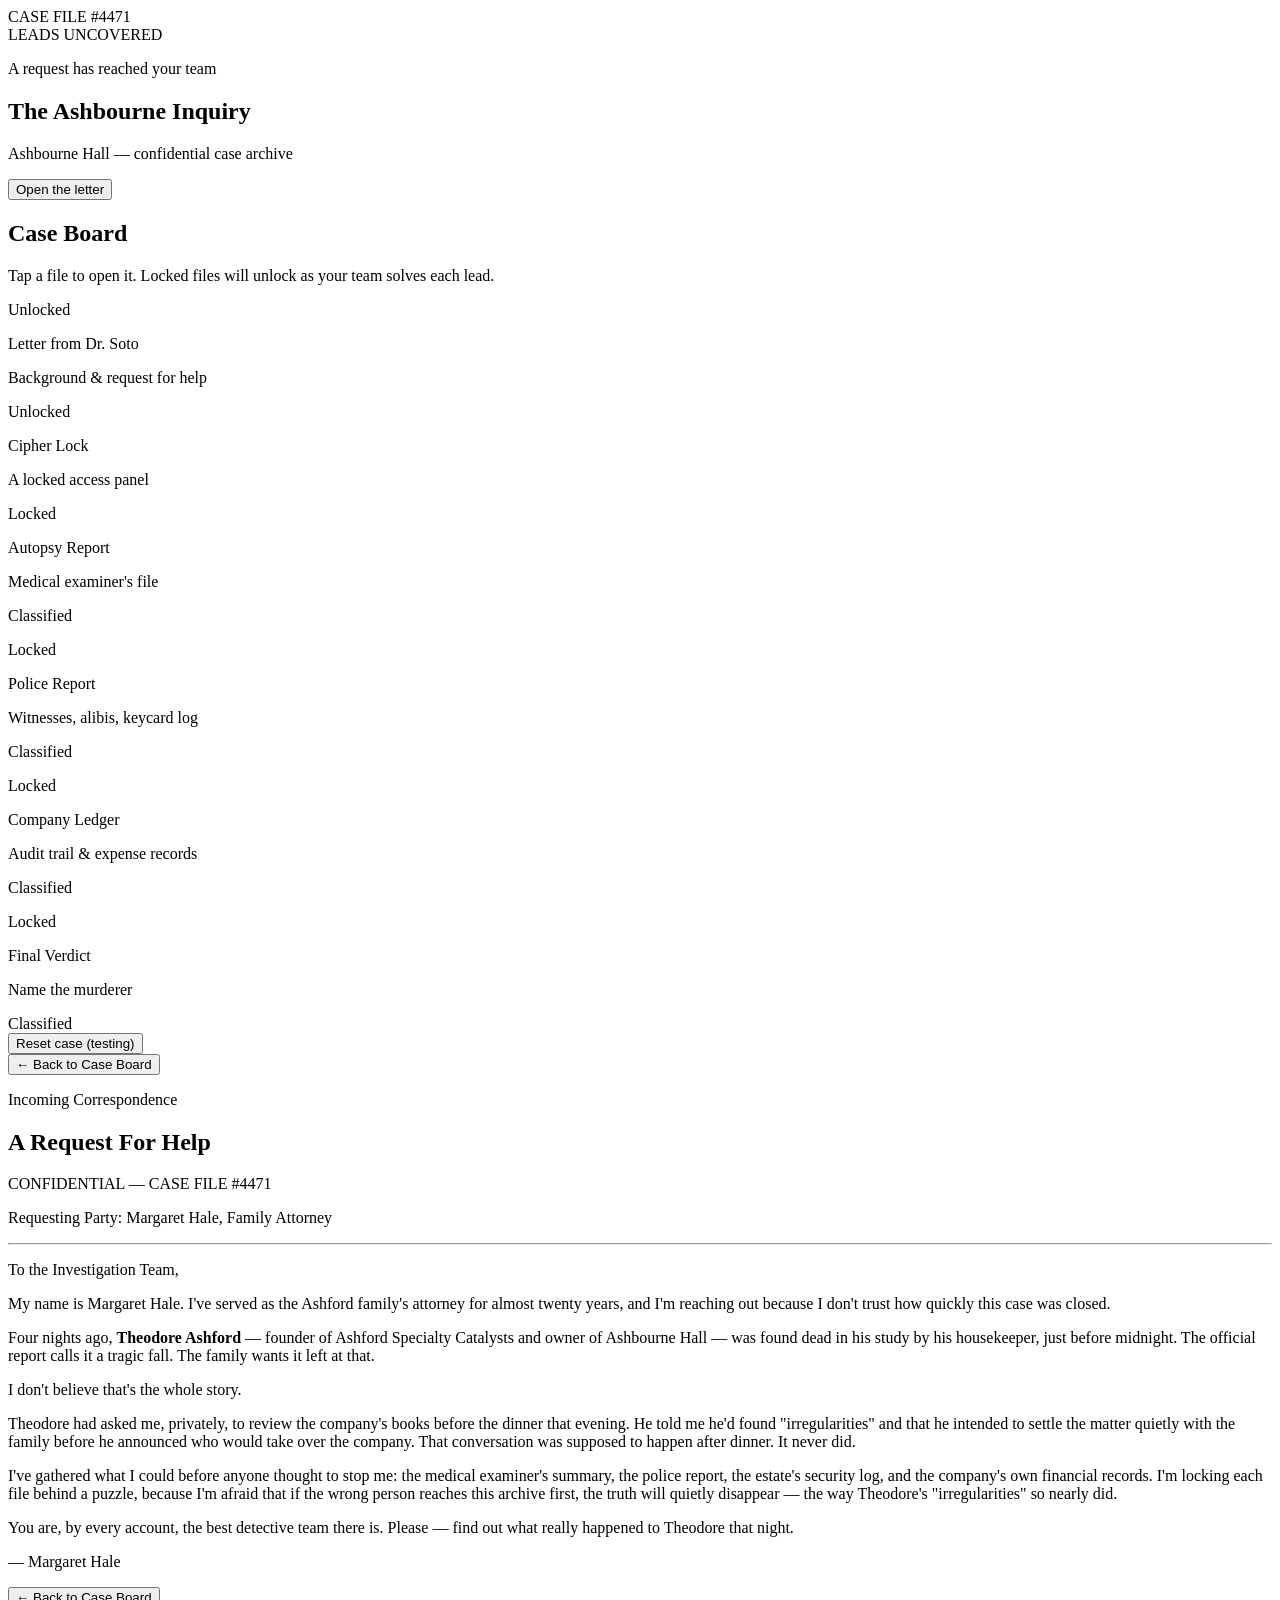
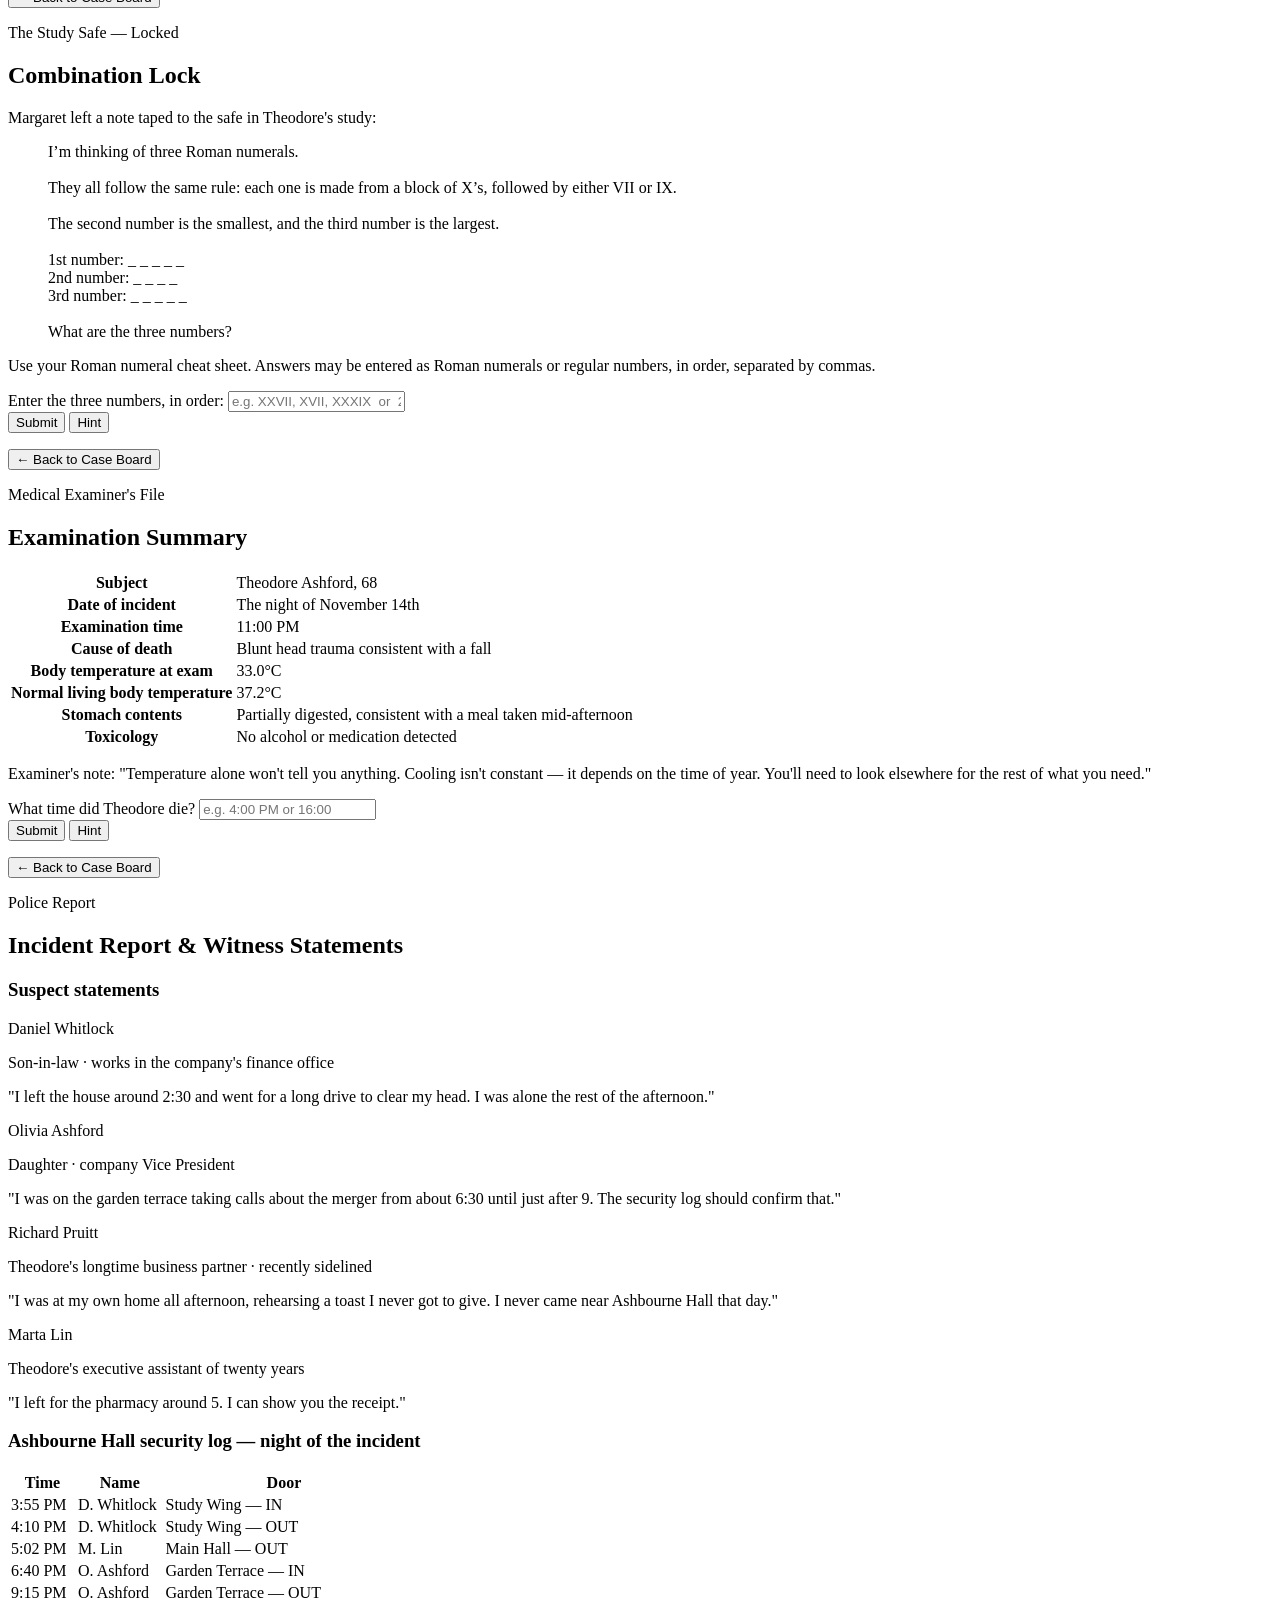
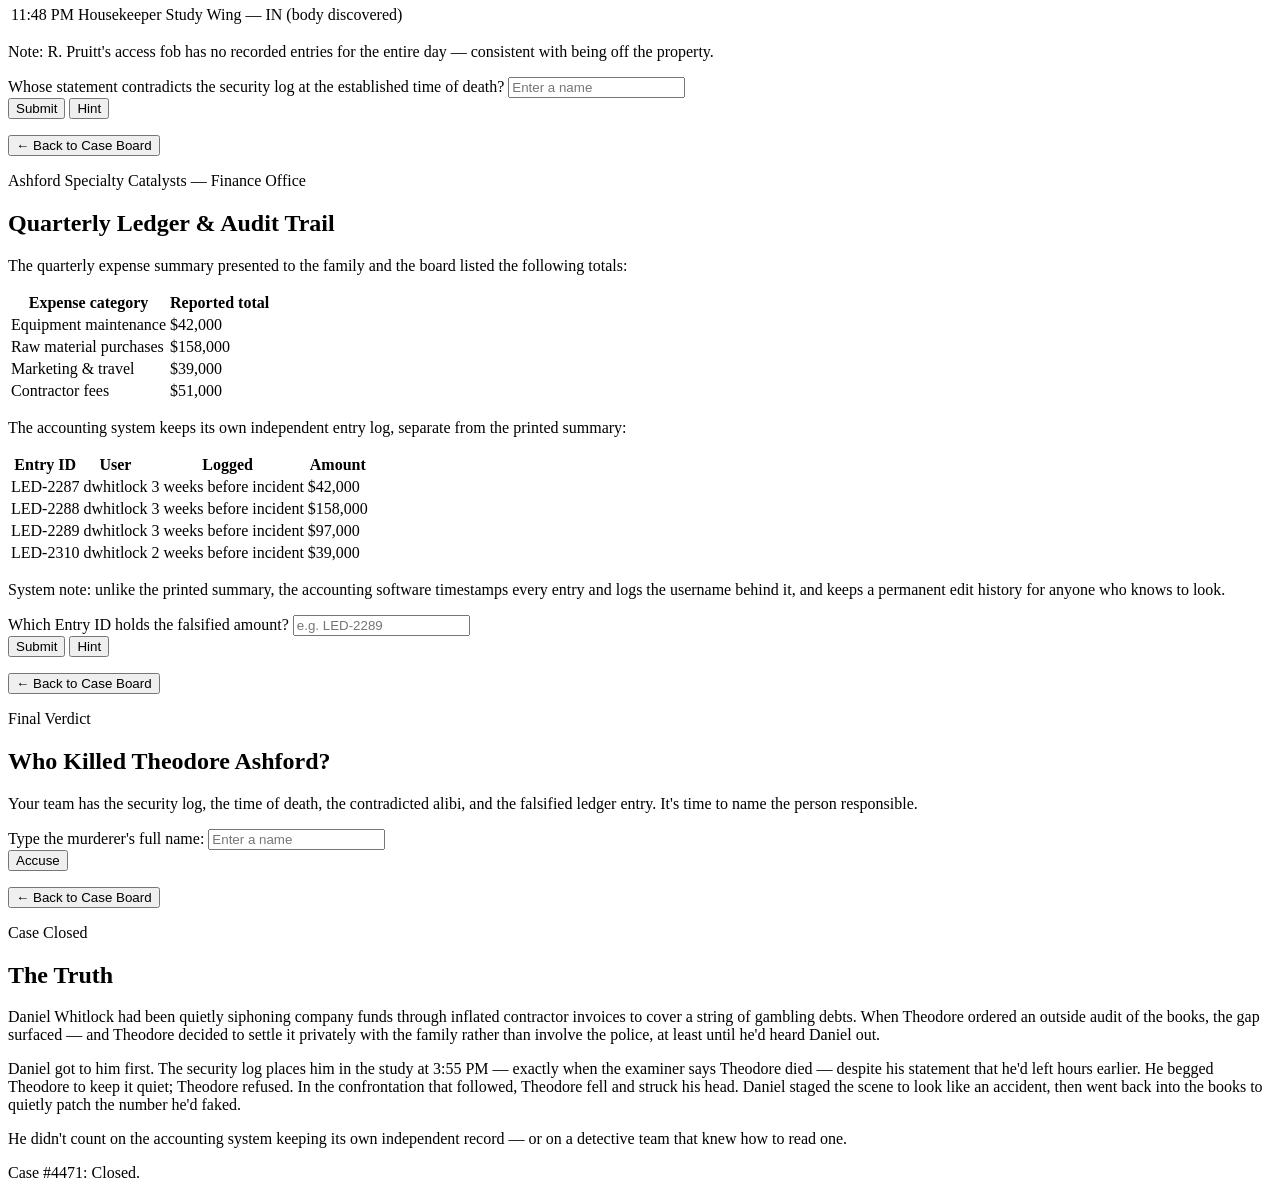
==== commit d3e6a2c3: "Rename index (2).html to index.html" ====
--- a/index.html
+++ b/index.html
@@ -113,18 +113,18 @@
       <h2>Examination Summary</h2>
       <table class="data-table">
         <tr><th>Subject</th><td>Theodore Ashford, 68</td></tr>
+        <tr><th>Date of incident</th><td>The night of November 14th</td></tr>
         <tr><th>Examination time</th><td>11:00&nbsp;PM</td></tr>
         <tr><th>Cause of death</th><td>Blunt head trauma consistent with a fall</td></tr>
         <tr><th>Body temperature at exam</th><td>33.0&deg;C</td></tr>
         <tr><th>Normal living body temperature</th><td>37.2&deg;C</td></tr>
-        <tr><th>Estimated post-mortem cooling rate</th><td>0.6&deg;C per hour</td></tr>
         <tr><th>Stomach contents</th><td>Partially digested, consistent with a meal taken mid-afternoon</td></tr>
         <tr><th>Toxicology</th><td>No alcohol or medication detected</td></tr>
       </table>
-      <p class="examiner-note">Examiner's note: "The cooling pattern is textbook. If you want to know when he died, the temperature tells you &mdash; you just have to do the subtraction."</p>
+      <p class="examiner-note">Examiner's note: "Temperature alone won't tell you anything. Cooling isn't constant &mdash; it depends on the time of year. You'll need to look elsewhere for the rest of what you need."</p>
 
       <div class="answer-box" data-clue="clue2">
-        <label for="input-clue2">Using the figures above, what time did Theodore die? (e.g. 4:00 PM)</label>
+        <label for="input-clue2">What time did Theodore die?</label>
         <input type="text" id="input-clue2" placeholder="e.g. 4:00 PM or 16:00" autocomplete="off">
         <div class="answer-actions">
           <button class="btn btn-primary" data-submit="clue2">Submit</button>
@@ -170,6 +170,7 @@
       </div>
 
       <h3>Ashbourne Hall security log &mdash; night of the incident</h3>
+      <div class="table-scroll">
       <table class="data-table log-table">
         <tr><th>Time</th><th>Name</th><th>Door</th></tr>
         <tr><td>3:55&nbsp;PM</td><td>D. Whitlock</td><td>Study Wing &mdash; IN</td></tr>
@@ -179,6 +180,7 @@
         <tr><td>9:15&nbsp;PM</td><td>O. Ashford</td><td>Garden Terrace &mdash; OUT</td></tr>
         <tr><td>11:48&nbsp;PM</td><td>Housekeeper</td><td>Study Wing &mdash; IN (body discovered)</td></tr>
       </table>
+      </div>
       <p class="examiner-note">Note: R. Pruitt's access fob has no recorded entries for the entire day &mdash; consistent with being off the property.</p>
 
       <div class="answer-box" data-clue="clue3">
@@ -214,6 +216,7 @@
 
       <p>The accounting system keeps its own independent entry log, separate from the printed summary:</p>
 
+      <div class="table-scroll">
       <table class="data-table log-table">
         <tr><th>Entry ID</th><th>User</th><th>Logged</th><th>Amount</th></tr>
         <tr><td>LED-2287</td><td>dwhitlock</td><td>3 weeks before incident</td><td>$42,000</td></tr>
@@ -221,7 +224,8 @@
         <tr><td>LED-2289</td><td>dwhitlock</td><td>3 weeks before incident</td><td>$97,000</td></tr>
         <tr><td>LED-2310</td><td>dwhitlock</td><td>2 weeks before incident</td><td>$39,000</td></tr>
       </table>
-      <p class="examiner-note">System note: entry <strong>LED-2289</strong> was reopened and re-saved by user <code>dwhitlock</code> two days after Theodore ordered the external audit &mdash; the same week he told Margaret he'd found "irregularities." Every other entry matches the printed summary exactly.</p>
+      </div>
+      <p class="examiner-note">System note: unlike the printed summary, the accounting software timestamps every entry and logs the username behind it, and keeps a permanent edit history for anyone who knows to look.</p>
 
       <div class="answer-box" data-clue="clue4">
         <label for="input-clue4">Which Entry ID holds the falsified amount?</label>
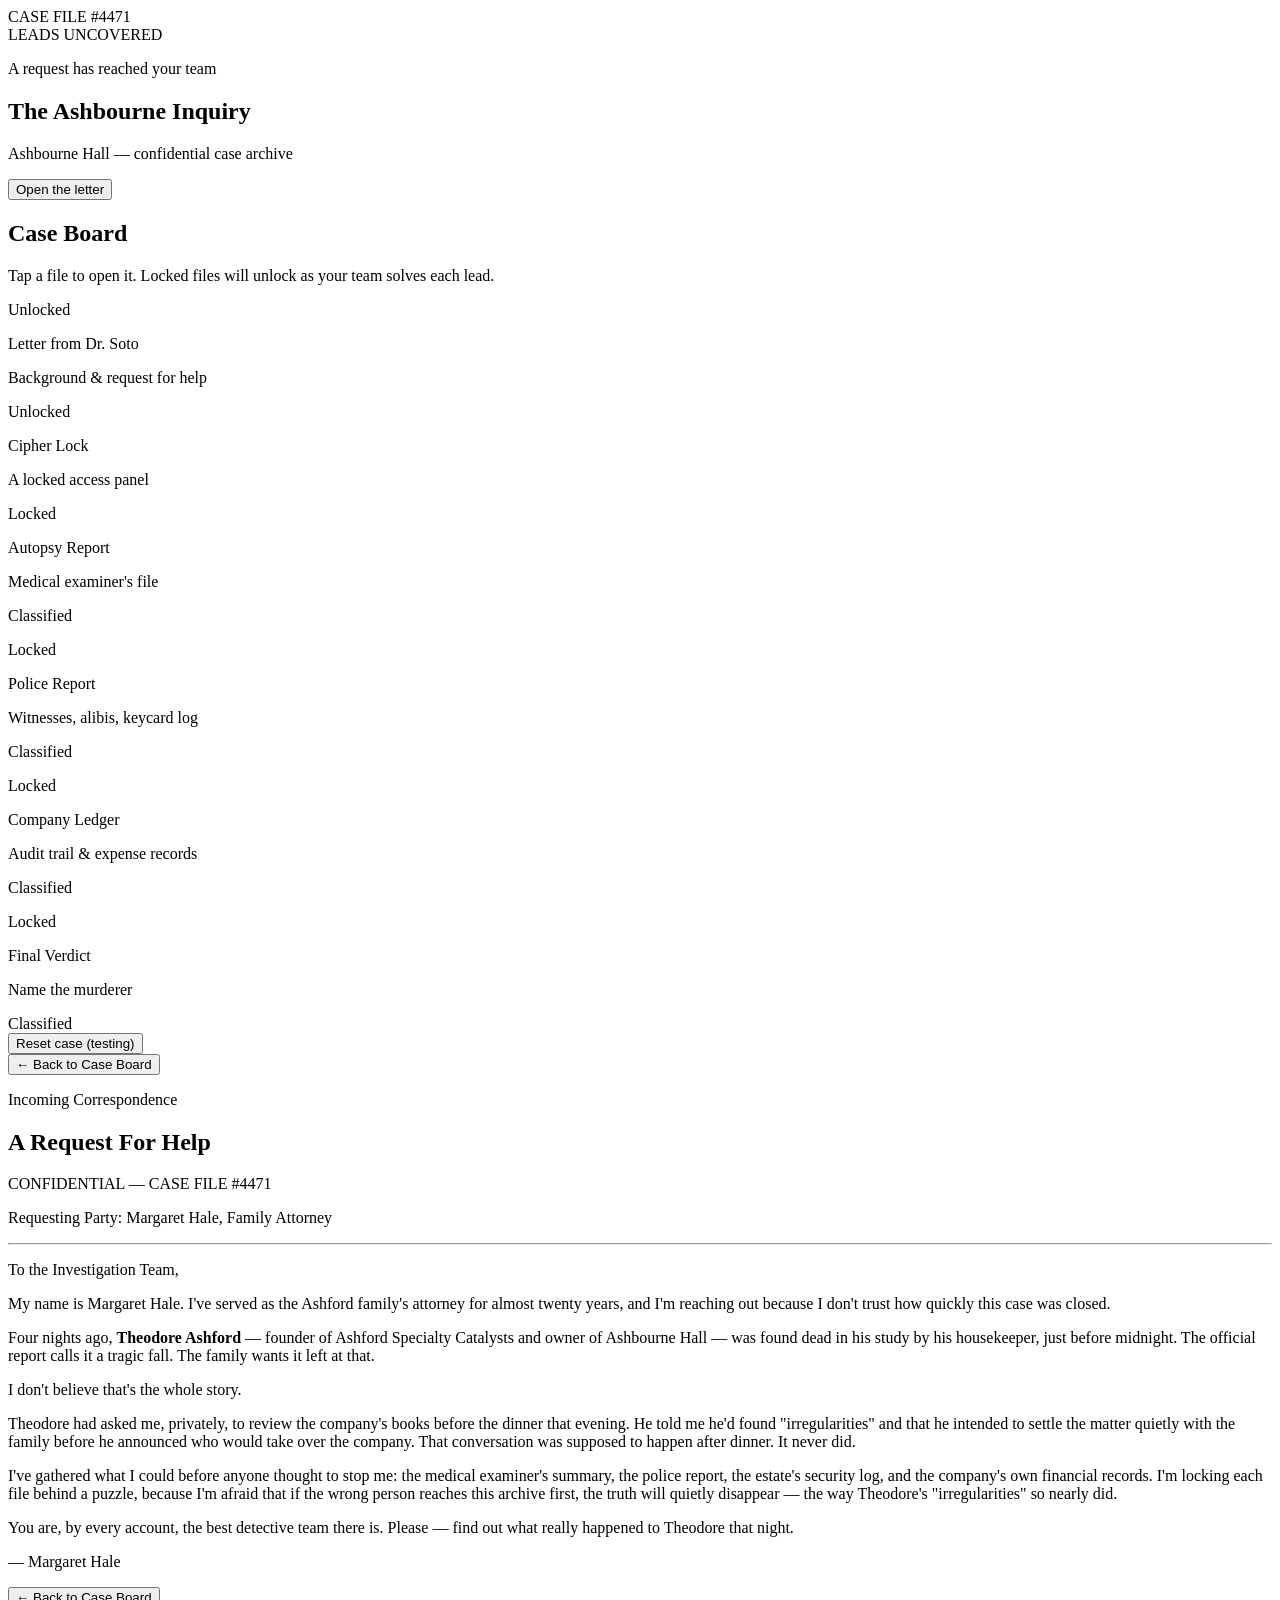
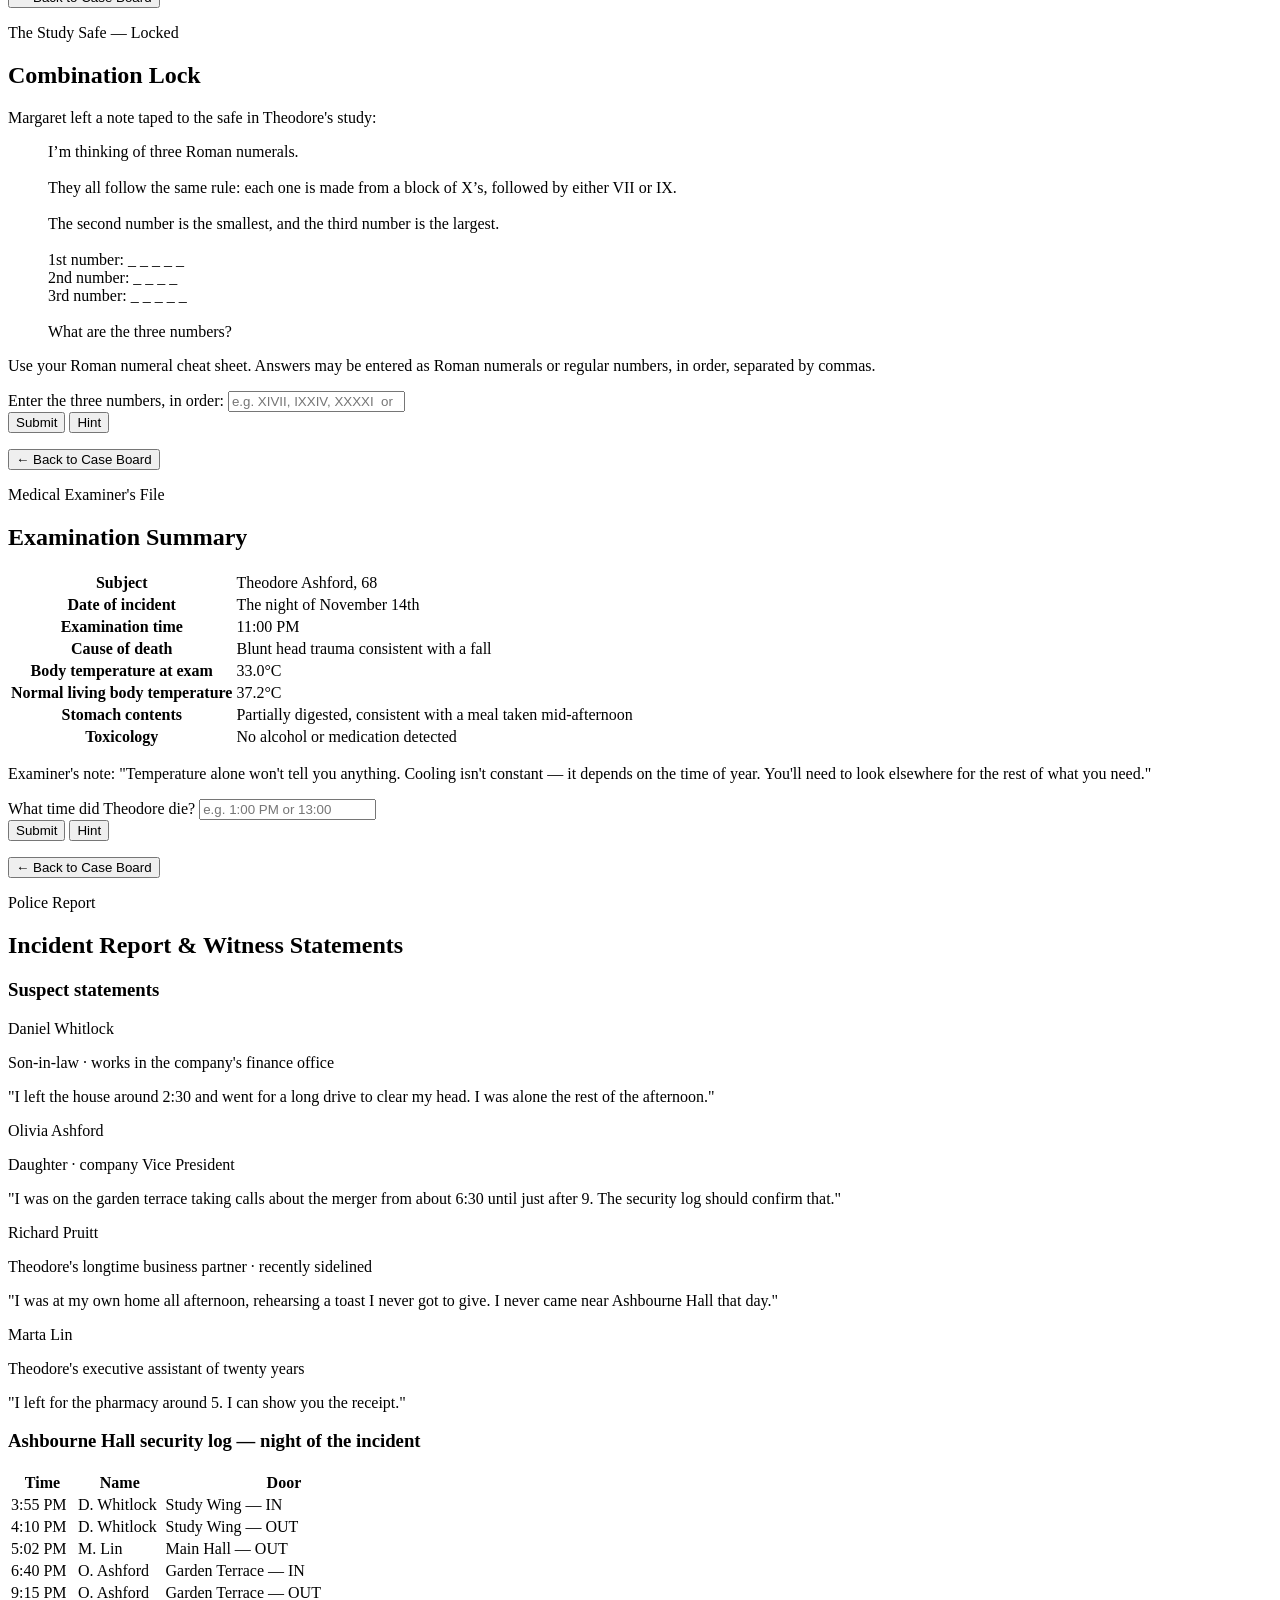
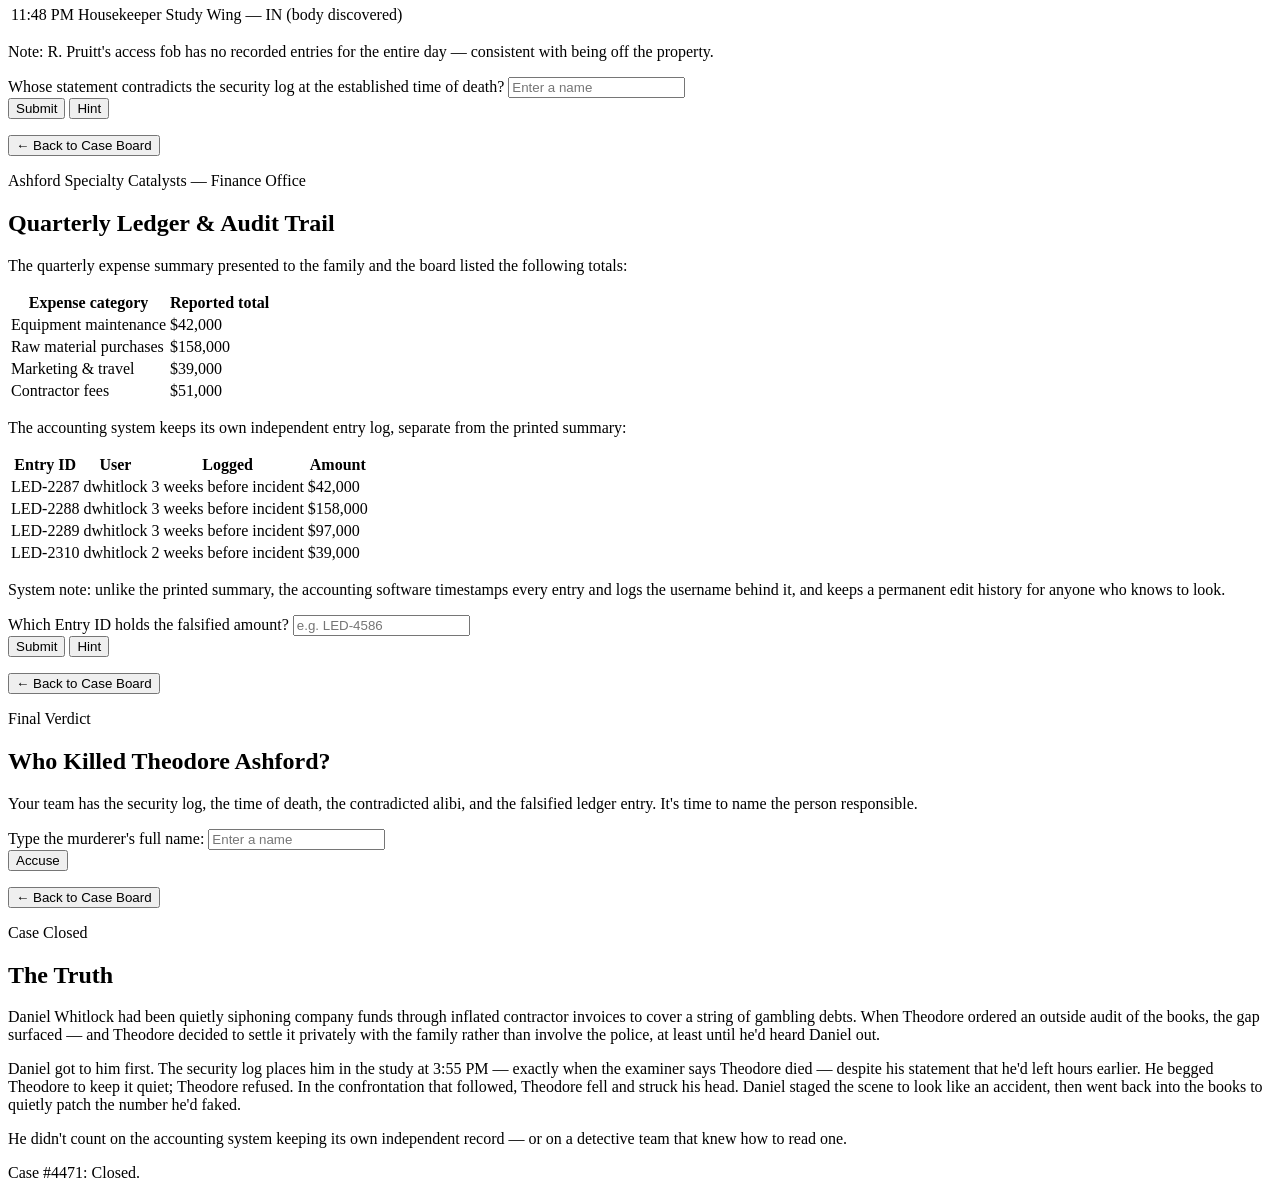
==== commit 6f45366b: "Update input placeholders for answer fields" ====
--- a/index.html
+++ b/index.html
@@ -92,7 +92,7 @@
 
       <div class="answer-box" data-clue="clue1">
         <label for="input-clue1">Enter the three numbers, in order:</label>
-        <input type="text" id="input-clue1" placeholder="e.g. XXVII, XVII, XXXIX  or  27, 17, 39" autocomplete="off">
+        <input type="text" id="input-clue1" placeholder="e.g. XIVII, IXXIV, XXXXI  or  25, 04, 45" autocomplete="off">
         <div class="answer-actions">
           <button class="btn btn-primary" data-submit="clue1">Submit</button>
           <button class="btn btn-hint" data-hint="clue1">Hint</button>
@@ -125,7 +125,7 @@
 
       <div class="answer-box" data-clue="clue2">
         <label for="input-clue2">What time did Theodore die?</label>
-        <input type="text" id="input-clue2" placeholder="e.g. 4:00 PM or 16:00" autocomplete="off">
+        <input type="text" id="input-clue2" placeholder="e.g. 1:00 PM or 13:00" autocomplete="off">
         <div class="answer-actions">
           <button class="btn btn-primary" data-submit="clue2">Submit</button>
           <button class="btn btn-hint" data-hint="clue2">Hint</button>
@@ -229,7 +229,7 @@
 
       <div class="answer-box" data-clue="clue4">
         <label for="input-clue4">Which Entry ID holds the falsified amount?</label>
-        <input type="text" id="input-clue4" placeholder="e.g. LED-2289" autocomplete="off">
+        <input type="text" id="input-clue4" placeholder="e.g. LED-4586" autocomplete="off">
         <div class="answer-actions">
           <button class="btn btn-primary" data-submit="clue4">Submit</button>
           <button class="btn btn-hint" data-hint="clue4">Hint</button>
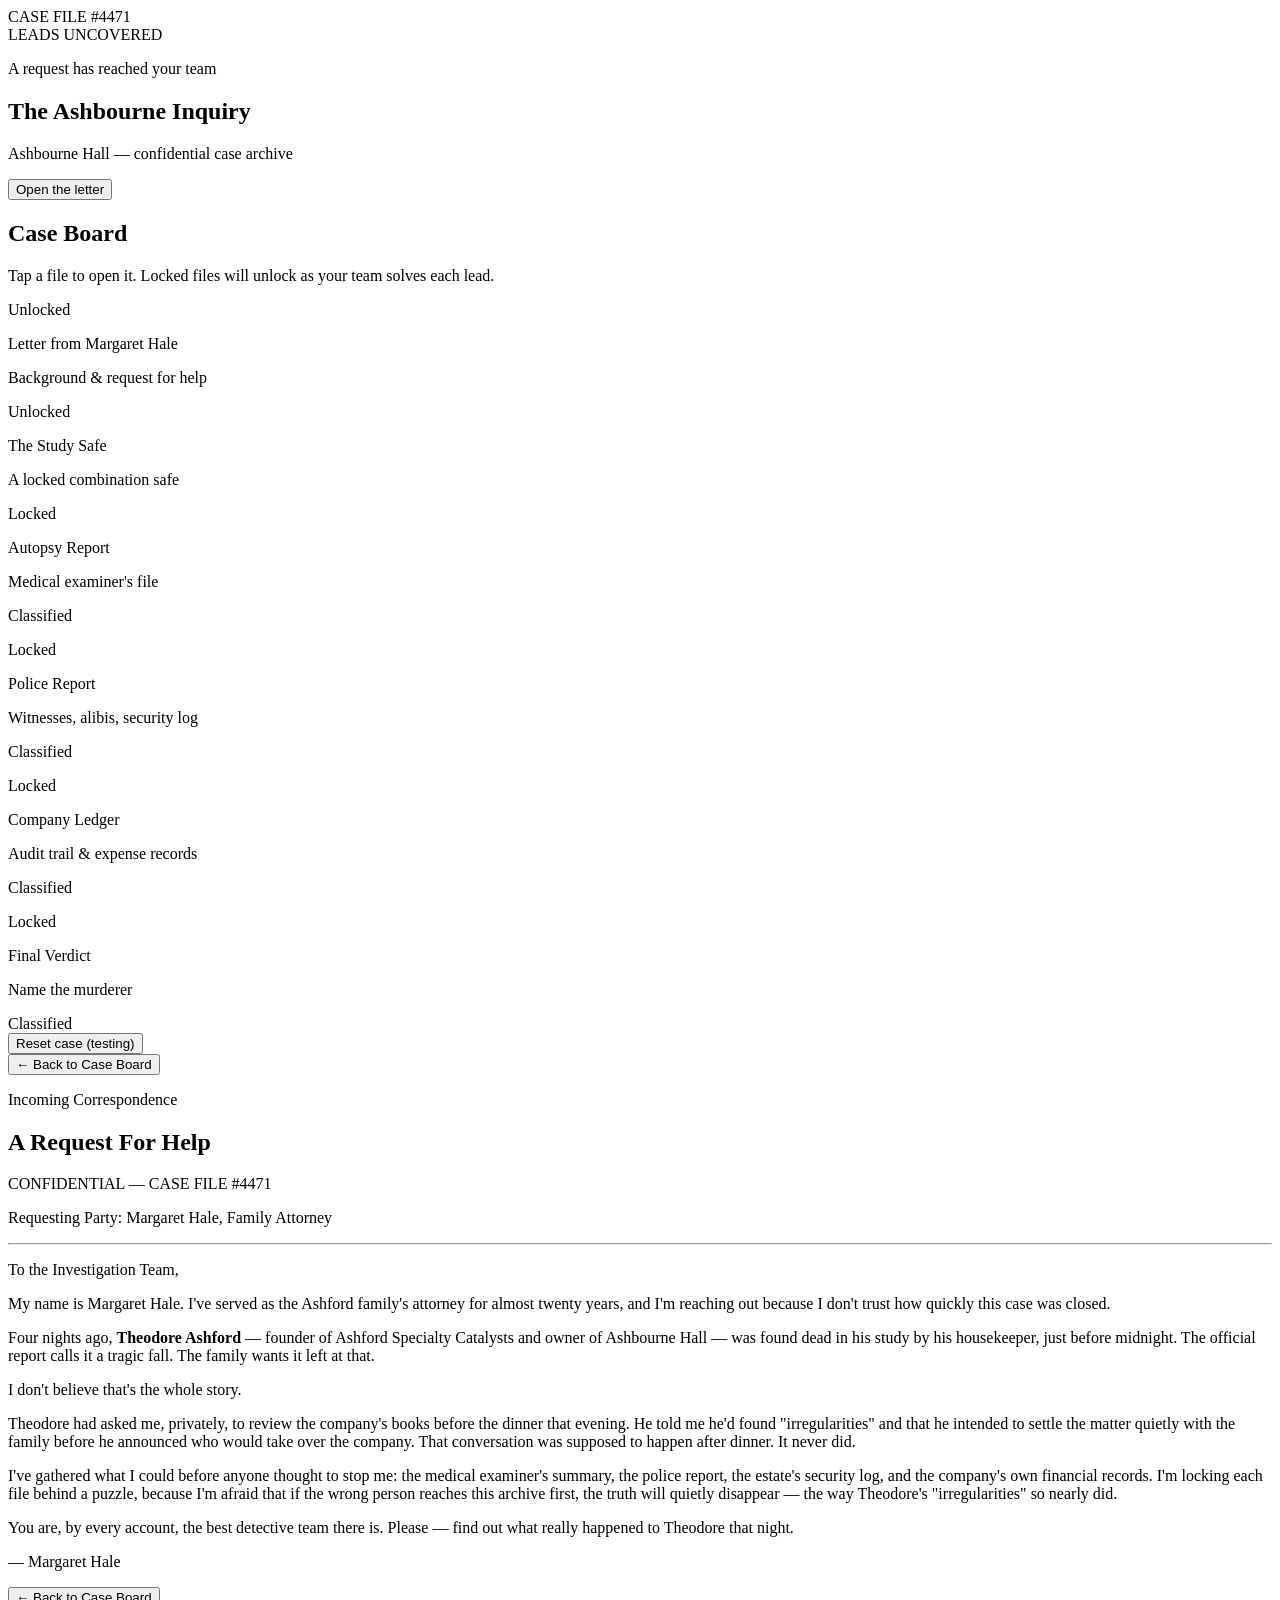
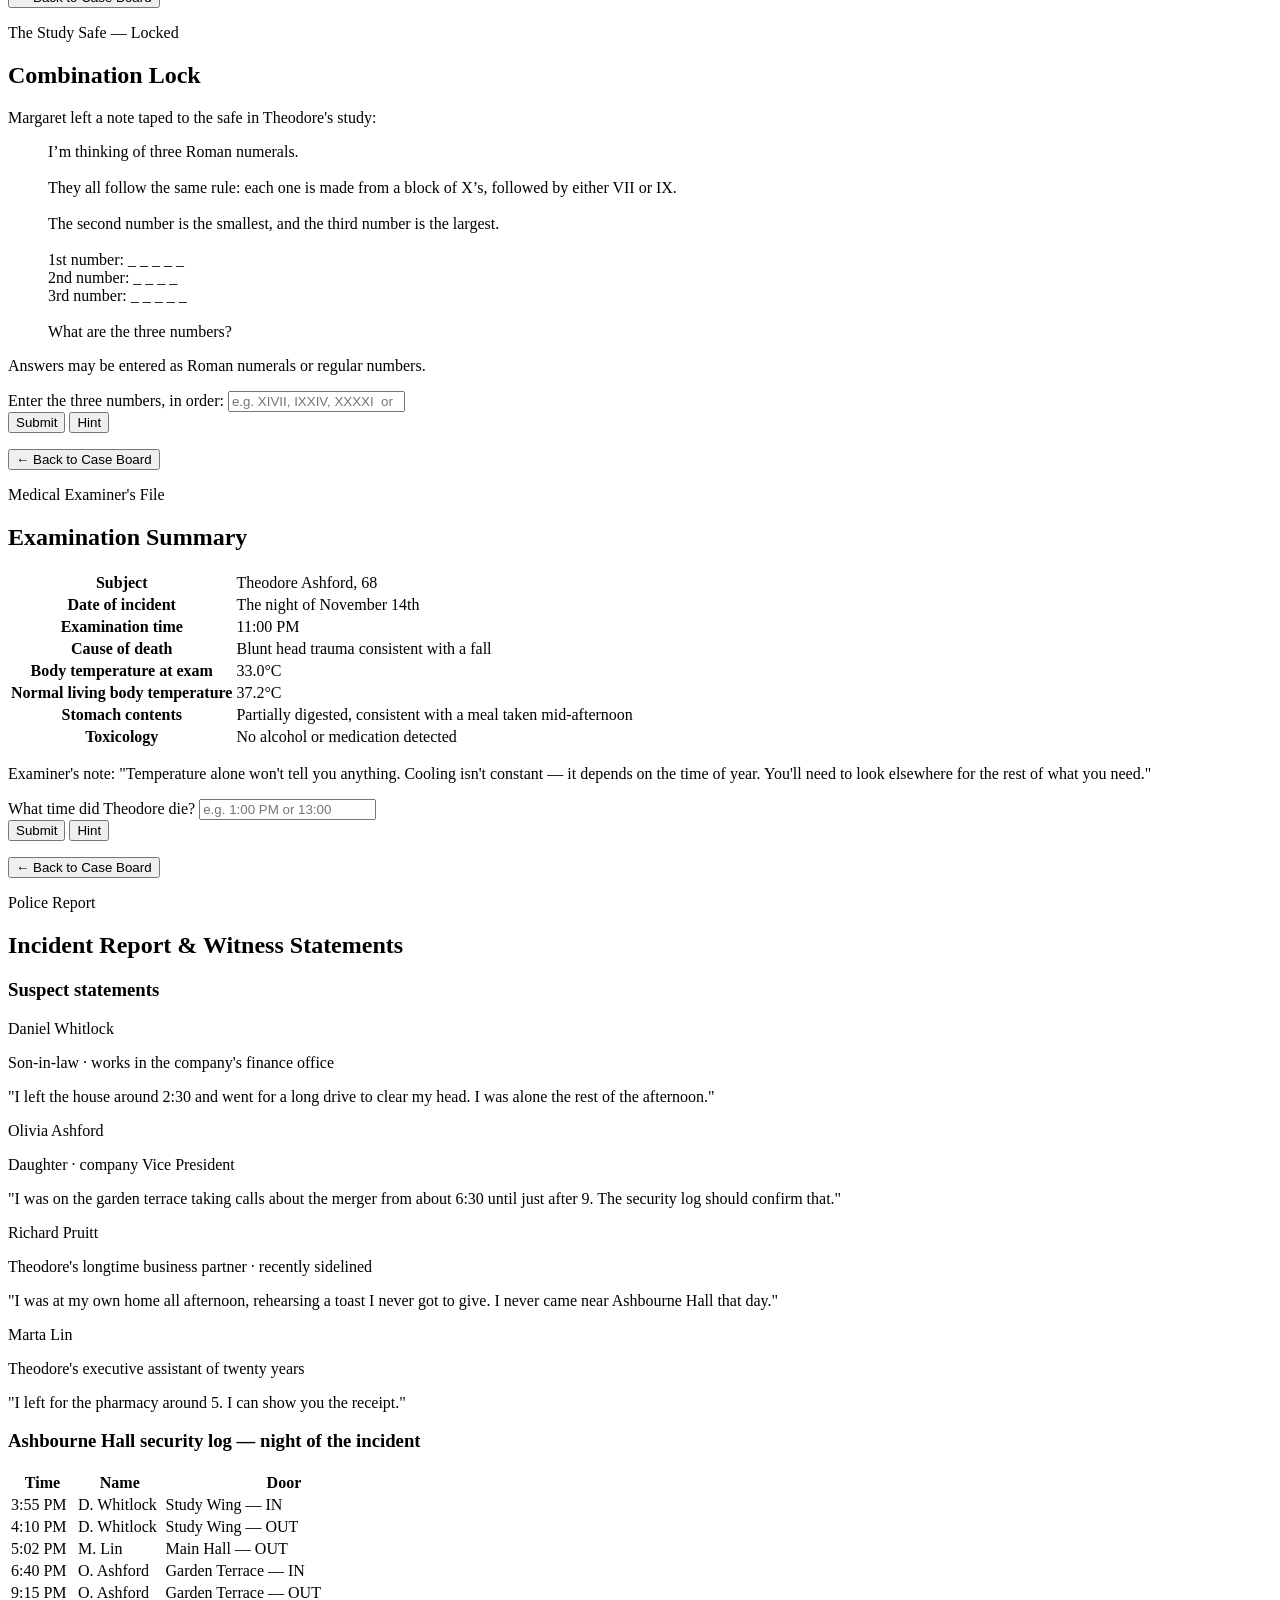
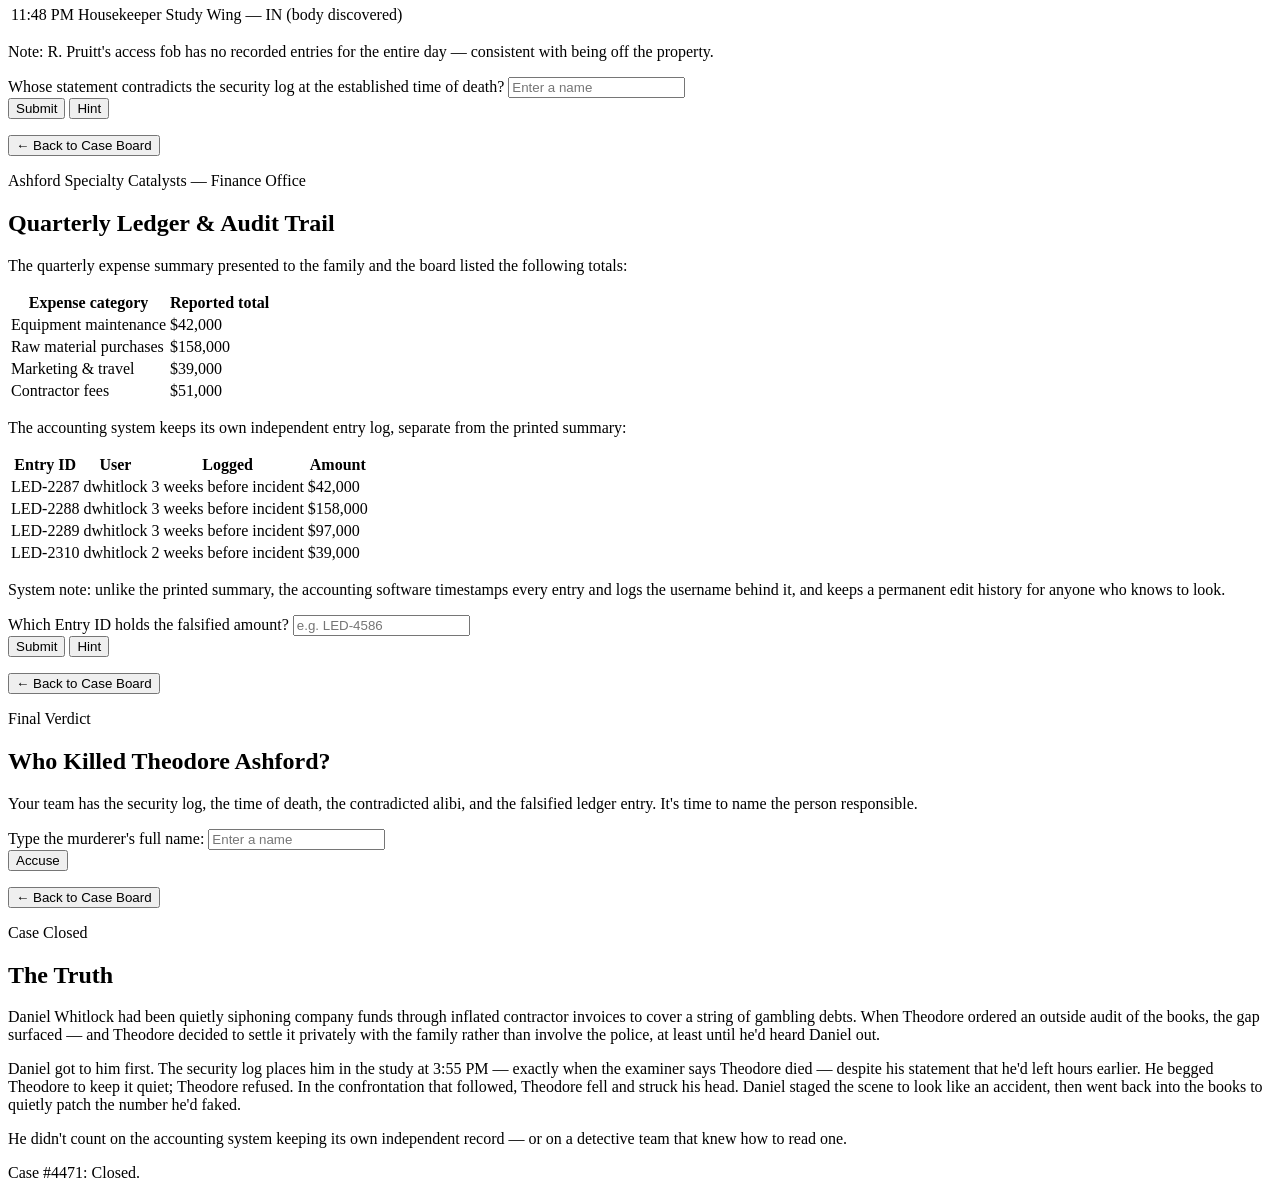
==== commit ac84326e: "Simplify hint note in index.html Removed mention of Roman numeral cheat sheet from hint." ====
--- a/index.html
+++ b/index.html
@@ -88,7 +88,7 @@
         3rd number: _ _ _ _ _<br><br>
         What are the three numbers?
       </blockquote>
-      <p class="hint-note">Use your Roman numeral cheat sheet. Answers may be entered as Roman numerals or regular numbers, in order, separated by commas.</p>
+      <p class="hint-note">Answers may be entered as Roman numerals or regular numbers.</p>
 
       <div class="answer-box" data-clue="clue1">
         <label for="input-clue1">Enter the three numbers, in order:</label>
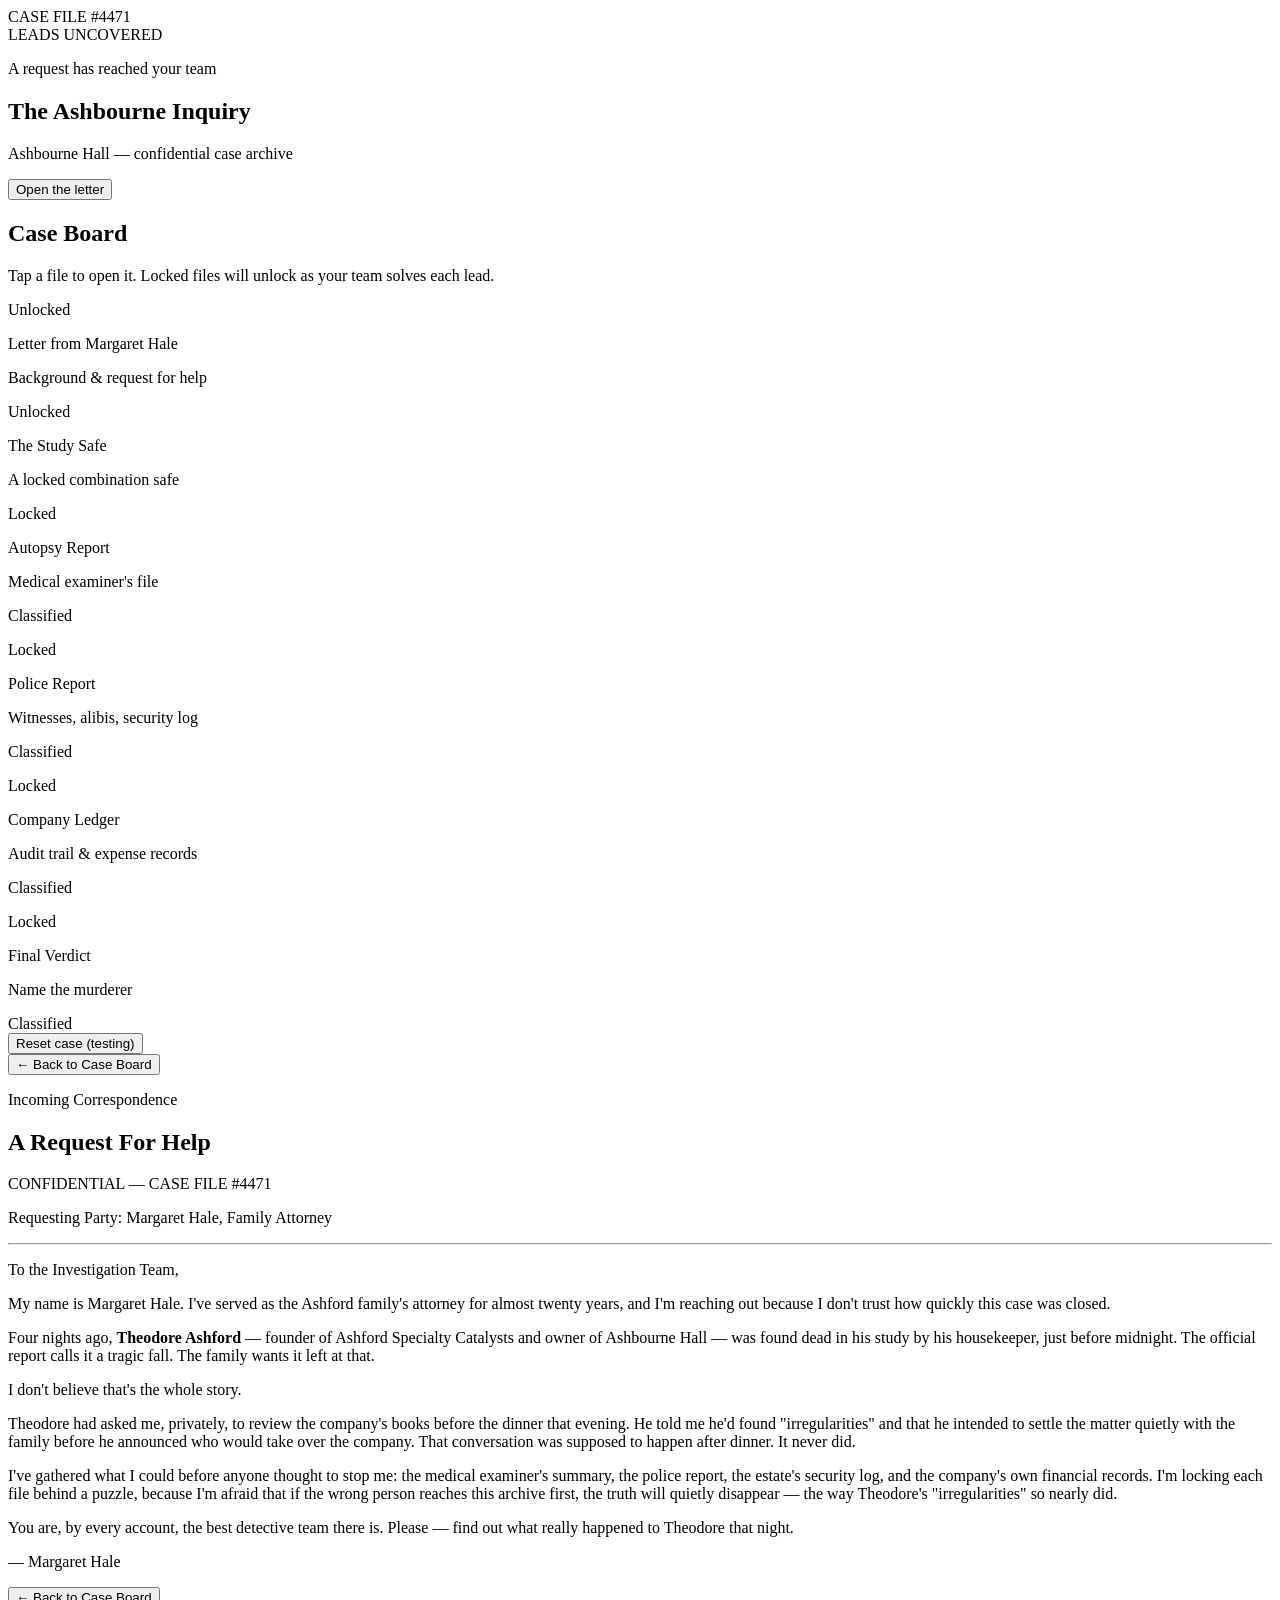
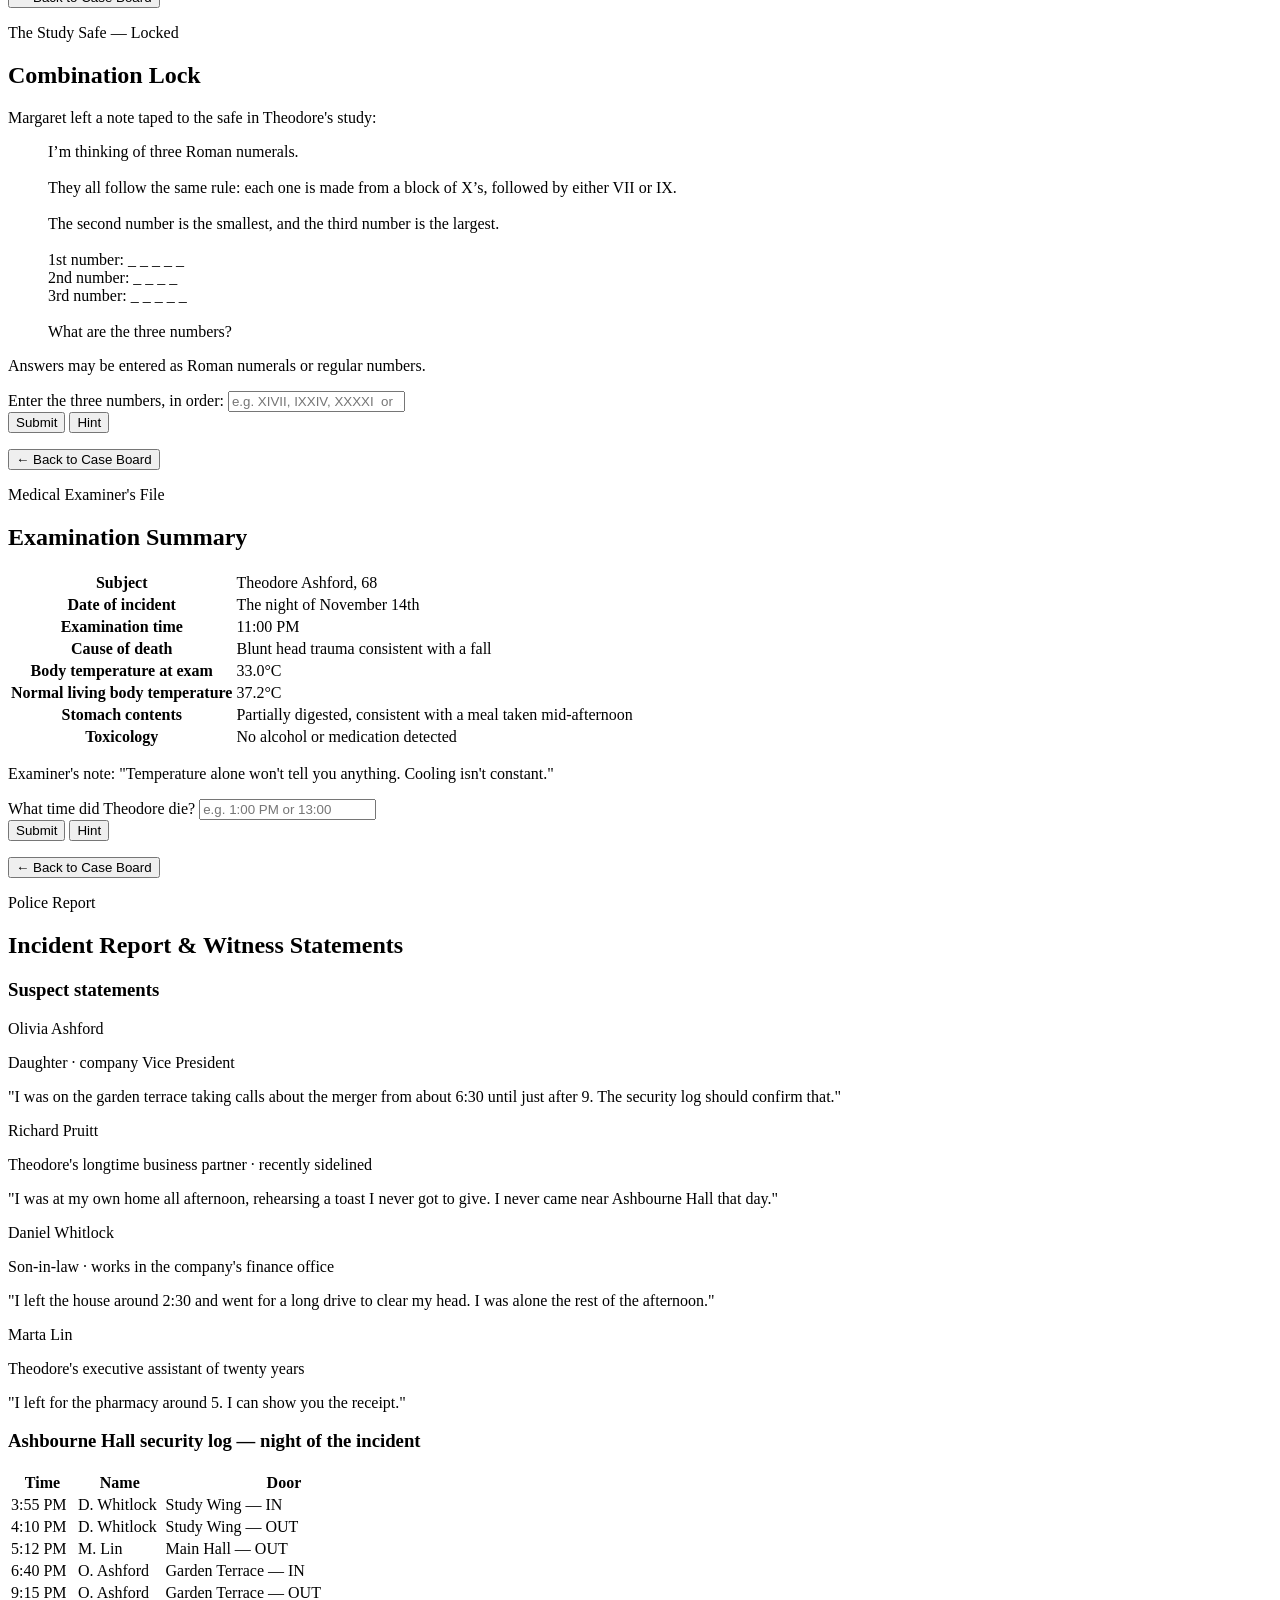
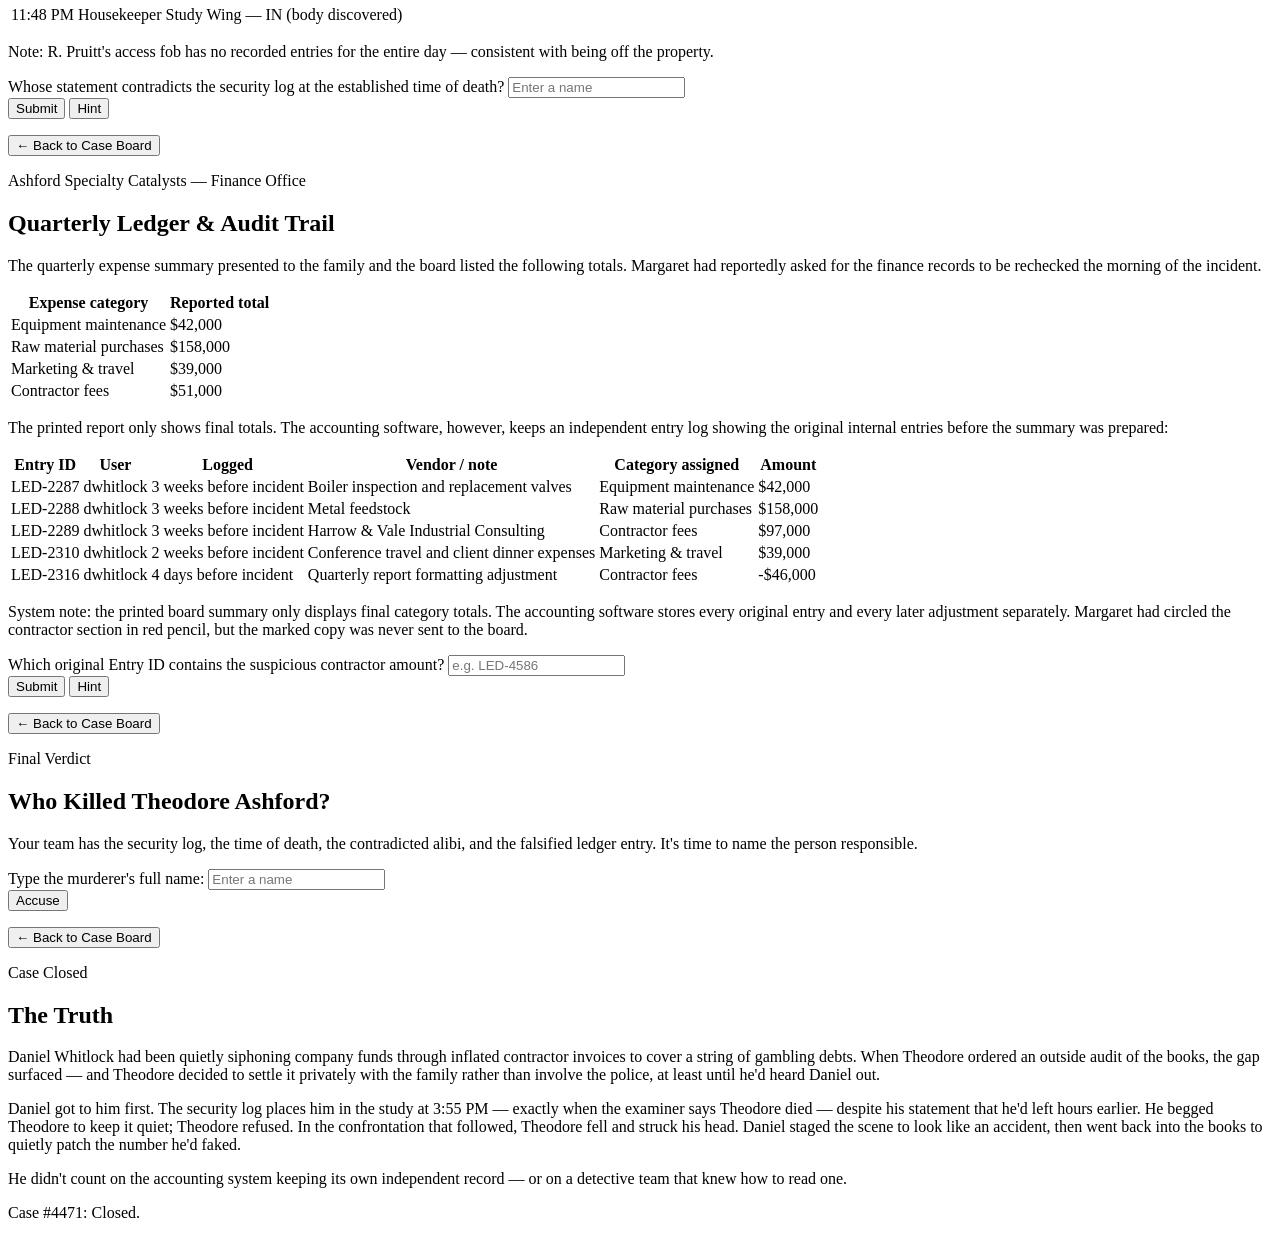
==== commit a2ac2c96: "Change 'Platinum-group metal feedstock' to 'Metal feedstock'" ====
--- a/index.html
+++ b/index.html
@@ -121,7 +121,7 @@
         <tr><th>Stomach contents</th><td>Partially digested, consistent with a meal taken mid-afternoon</td></tr>
         <tr><th>Toxicology</th><td>No alcohol or medication detected</td></tr>
       </table>
-      <p class="examiner-note">Examiner's note: "Temperature alone won't tell you anything. Cooling isn't constant &mdash; it depends on the time of year. You'll need to look elsewhere for the rest of what you need."</p>
+      <p class="examiner-note">Examiner's note: "Temperature alone won't tell you anything. Cooling isn't constant."</p>
 
       <div class="answer-box" data-clue="clue2">
         <label for="input-clue2">What time did Theodore die?</label>
@@ -147,11 +147,6 @@
 
       <h3>Suspect statements</h3>
       <div class="suspect-grid">
-        <div class="suspect-card">
-          <p class="suspect-name">Daniel Whitlock</p>
-          <p class="suspect-role">Son-in-law &middot; works in the company's finance office</p>
-          <p class="suspect-quote">"I left the house around 2:30 and went for a long drive to clear my head. I was alone the rest of the afternoon."</p>
-        </div>
         <div class="suspect-card">
           <p class="suspect-name">Olivia Ashford</p>
           <p class="suspect-role">Daughter &middot; company Vice President</p>
@@ -161,6 +156,11 @@
           <p class="suspect-name">Richard Pruitt</p>
           <p class="suspect-role">Theodore's longtime business partner &middot; recently sidelined</p>
           <p class="suspect-quote">"I was at my own home all afternoon, rehearsing a toast I never got to give. I never came near Ashbourne Hall that day."</p>
+        </div>
+      <div class="suspect-card">
+          <p class="suspect-name">Daniel Whitlock</p>
+          <p class="suspect-role">Son-in-law &middot; works in the company's finance office</p>
+          <p class="suspect-quote">"I left the house around 2:30 and went for a long drive to clear my head. I was alone the rest of the afternoon."</p>
         </div>
         <div class="suspect-card">
           <p class="suspect-name">Marta Lin</p>
@@ -175,7 +175,7 @@
         <tr><th>Time</th><th>Name</th><th>Door</th></tr>
         <tr><td>3:55&nbsp;PM</td><td>D. Whitlock</td><td>Study Wing &mdash; IN</td></tr>
         <tr><td>4:10&nbsp;PM</td><td>D. Whitlock</td><td>Study Wing &mdash; OUT</td></tr>
-        <tr><td>5:02&nbsp;PM</td><td>M. Lin</td><td>Main Hall &mdash; OUT</td></tr>
+        <tr><td>5:12&nbsp;PM</td><td>M. Lin</td><td>Main Hall &mdash; OUT</td></tr>
         <tr><td>6:40&nbsp;PM</td><td>O. Ashford</td><td>Garden Terrace &mdash; IN</td></tr>
         <tr><td>9:15&nbsp;PM</td><td>O. Ashford</td><td>Garden Terrace &mdash; OUT</td></tr>
         <tr><td>11:48&nbsp;PM</td><td>Housekeeper</td><td>Study Wing &mdash; IN (body discovered)</td></tr>
@@ -204,7 +204,11 @@
     <article class="file-sheet">
       <p class="file-tag">Ashford Specialty Catalysts &mdash; Finance Office</p>
       <h2>Quarterly Ledger &amp; Audit Trail</h2>
-      <p>The quarterly expense summary presented to the family and the board listed the following totals:</p>
+
+      <p>
+        The quarterly expense summary presented to the family and the board listed the following totals.
+        Margaret had reportedly asked for the finance records to be rechecked the morning of the incident.
+      </p>
 
       <table class="data-table">
         <tr><th>Expense category</th><th>Reported total</th></tr>
@@ -214,21 +218,72 @@
         <tr><td>Contractor fees</td><td>$51,000</td></tr>
       </table>
 
-      <p>The accounting system keeps its own independent entry log, separate from the printed summary:</p>
+      <p>
+        The printed report only shows final totals. The accounting software, however, keeps an independent
+        entry log showing the original internal entries before the summary was prepared:
+      </p>
 
       <div class="table-scroll">
       <table class="data-table log-table">
-        <tr><th>Entry ID</th><th>User</th><th>Logged</th><th>Amount</th></tr>
-        <tr><td>LED-2287</td><td>dwhitlock</td><td>3 weeks before incident</td><td>$42,000</td></tr>
-        <tr><td>LED-2288</td><td>dwhitlock</td><td>3 weeks before incident</td><td>$158,000</td></tr>
-        <tr><td>LED-2289</td><td>dwhitlock</td><td>3 weeks before incident</td><td>$97,000</td></tr>
-        <tr><td>LED-2310</td><td>dwhitlock</td><td>2 weeks before incident</td><td>$39,000</td></tr>
+        <tr>
+          <th>Entry ID</th>
+          <th>User</th>
+          <th>Logged</th>
+          <th>Vendor / note</th>
+          <th>Category assigned</th>
+          <th>Amount</th>
+        </tr>
+        <tr>
+          <td>LED-2287</td>
+          <td>dwhitlock</td>
+          <td>3 weeks before incident</td>
+          <td>Boiler inspection and replacement valves</td>
+          <td>Equipment maintenance</td>
+          <td>$42,000</td>
+        </tr>
+        <tr>
+          <td>LED-2288</td>
+          <td>dwhitlock</td>
+          <td>3 weeks before incident</td>
+          <td>Metal feedstock</td>
+          <td>Raw material purchases</td>
+          <td>$158,000</td>
+        </tr>
+        <tr>
+          <td>LED-2289</td>
+          <td>dwhitlock</td>
+          <td>3 weeks before incident</td>
+          <td>Harrow &amp; Vale Industrial Consulting</td>
+          <td>Contractor fees</td>
+          <td>$97,000</td>
+        </tr>
+        <tr>
+          <td>LED-2310</td>
+          <td>dwhitlock</td>
+          <td>2 weeks before incident</td>
+          <td>Conference travel and client dinner expenses</td>
+          <td>Marketing &amp; travel</td>
+          <td>$39,000</td>
+        </tr>
+        <tr>
+          <td>LED-2316</td>
+          <td>dwhitlock</td>
+          <td>4 days before incident</td>
+          <td>Quarterly report formatting adjustment</td>
+          <td>Contractor fees</td>
+          <td>-$46,000</td>
+        </tr>
       </table>
       </div>
-      <p class="examiner-note">System note: unlike the printed summary, the accounting software timestamps every entry and logs the username behind it, and keeps a permanent edit history for anyone who knows to look.</p>
+
+      <p class="examiner-note">
+        System note: the printed board summary only displays final category totals. The accounting software
+        stores every original entry and every later adjustment separately. Margaret had circled the contractor
+        section in red pencil, but the marked copy was never sent to the board.
+      </p>
 
       <div class="answer-box" data-clue="clue4">
-        <label for="input-clue4">Which Entry ID holds the falsified amount?</label>
+        <label for="input-clue4">Which original Entry ID contains the suspicious contractor amount?</label>
         <input type="text" id="input-clue4" placeholder="e.g. LED-4586" autocomplete="off">
         <div class="answer-actions">
           <button class="btn btn-primary" data-submit="clue4">Submit</button>
